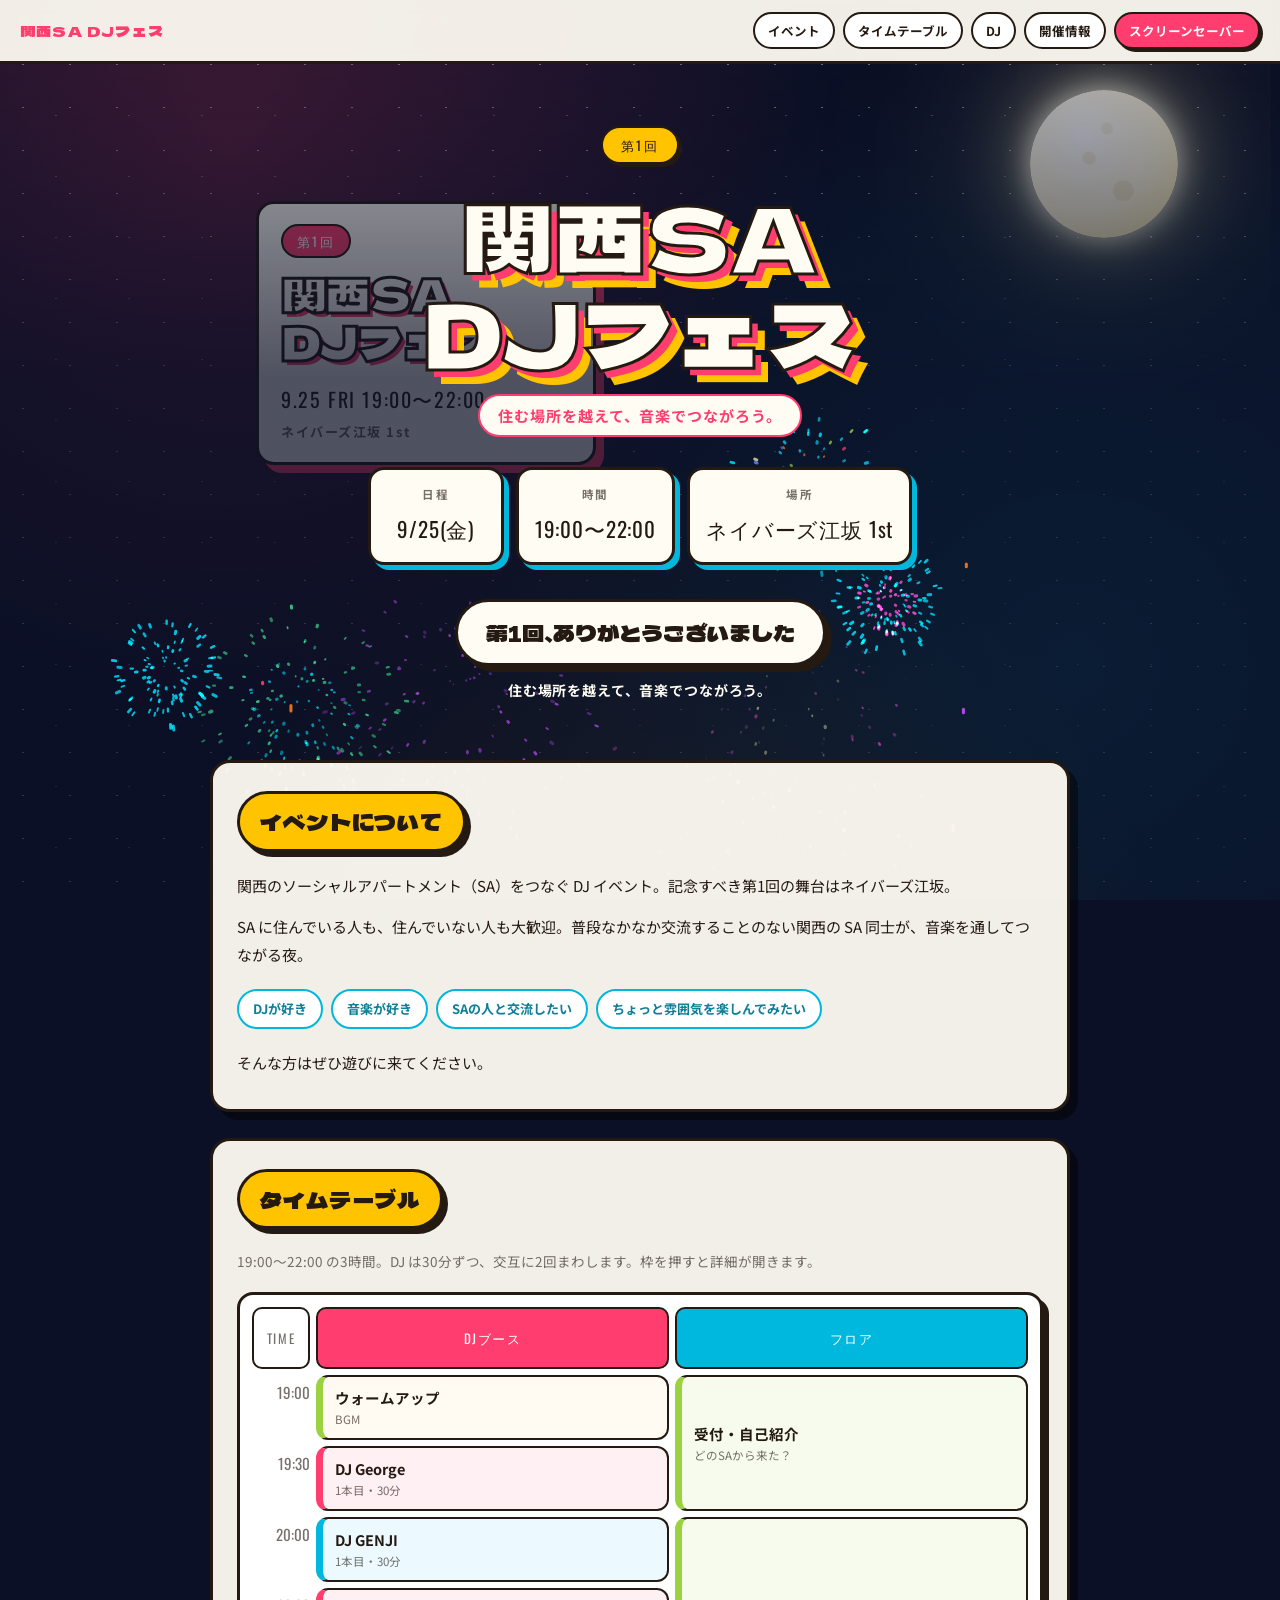
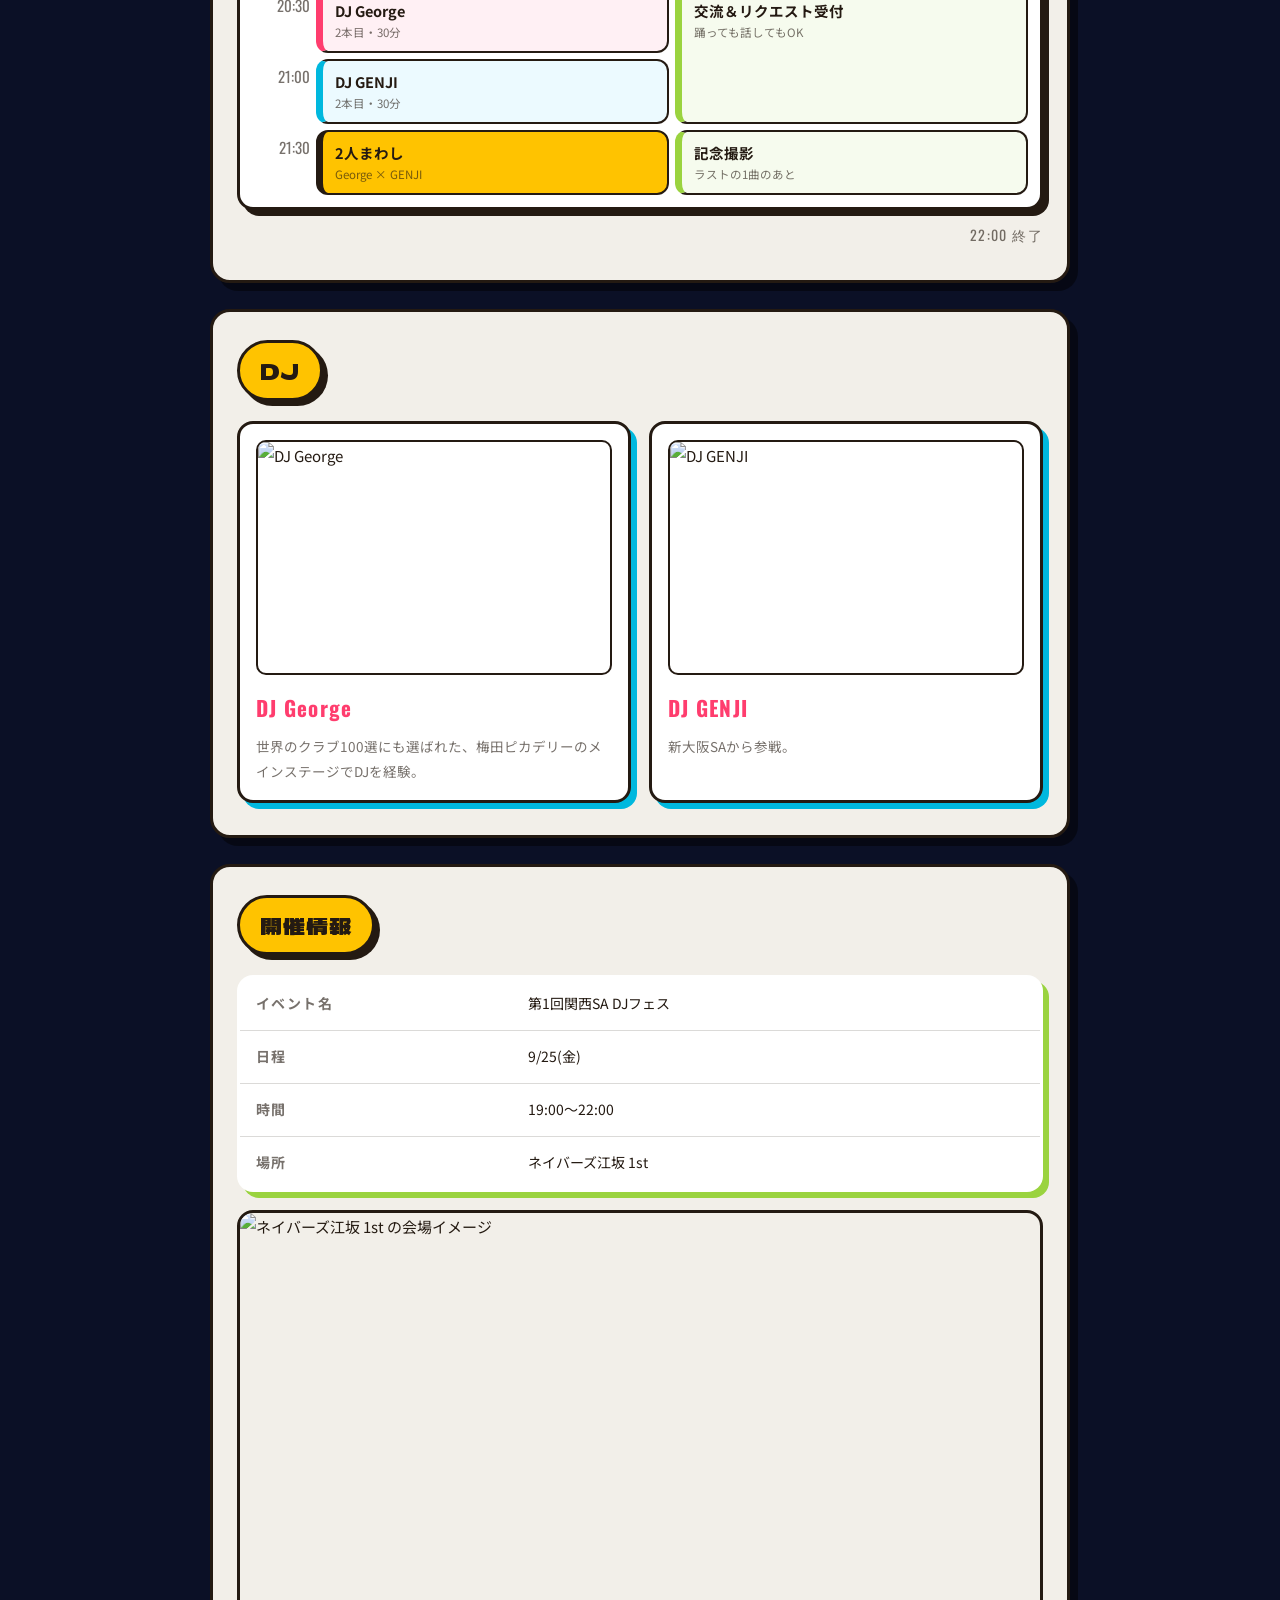
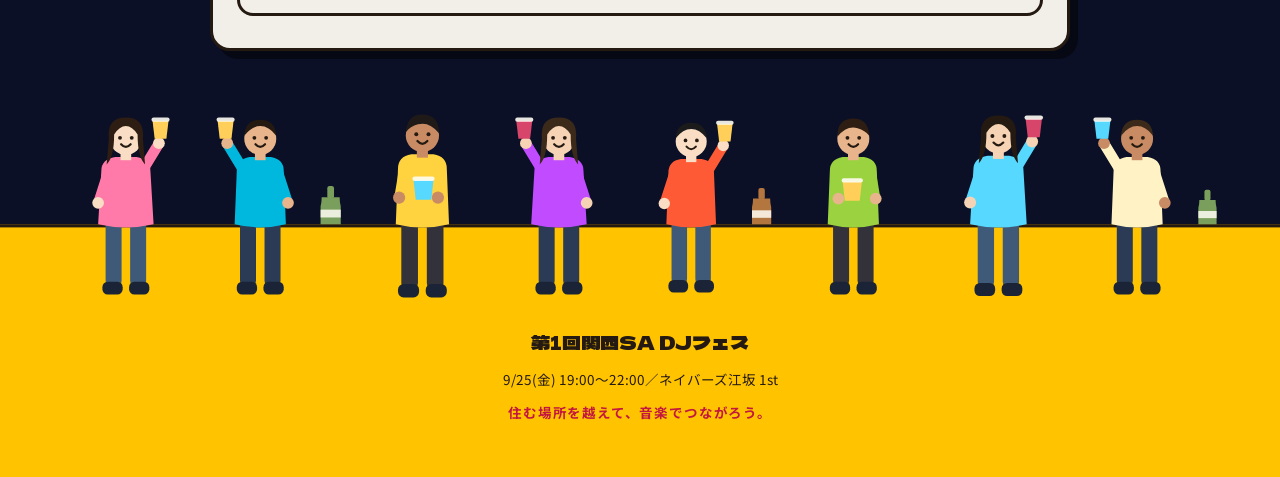
==== index.html @ 65b78304 "関西SA DJフェス - メインページ" ====
<!DOCTYPE html>
<html lang="ja">
<head>
  <meta charset="UTF-8">
  <meta name="viewport" content="width=device-width, initial-scale=1.0">
  <title>第1回関西SA DJフェス｜9/25(金) ネイバーズ江坂 1st</title>
  <meta name="description" content="第1回関西SA DJフェス。9/25(金) 19:00〜22:00、ネイバーズ江坂 1st。住む場所を越えて、音楽でつながろう。">
  <meta property="og:title" content="第1回関西SA DJフェス">
  <meta property="og:description" content="9/25(金) 19:00〜22:00 ネイバーズ江坂 1st／住む場所を越えて、音楽でつながろう。">
  <meta property="og:type" content="website">
  <link rel="preconnect" href="https://fonts.googleapis.com">
  <link rel="preconnect" href="https://fonts.gstatic.com" crossorigin>
  <link href="https://fonts.googleapis.com/css2?family=Dela+Gothic+One&family=Noto+Sans+JP:wght@400;500;700&family=Oswald:wght@400;600&display=swap" rel="stylesheet">
  <link rel="stylesheet" href="css/screensaver.css">
  <link rel="stylesheet" href="css/style.css">
</head>
<body>
  <div class="saver saver--bg" data-saver data-saver-marquee="off" aria-hidden="true"></div>
  <div class="veil" aria-hidden="true"></div>
  <canvas class="fireworks" data-fireworks aria-hidden="true"></canvas>

  <header class="bar">
    <span class="bar__name">関西SA DJフェス</span>
    <nav class="bar__nav">
      <a href="#about">イベント</a>
      <a href="#timetable">タイムテーブル</a>
      <a href="#dj">DJ</a>
      <a href="#info">開催情報</a>
      <a class="bar__nav-saver" href="screensaver.html">スクリーンセーバー</a>
    </nav>
  </header>

  <main>
    <section class="hero">
      <p class="hero__label">第1回</p>
      <h1 class="hero__title">関西SA<br>DJフェス</h1>
      <p class="hero__lead">住む場所を越えて、音楽でつながろう。</p>

      <dl class="hero__facts">
        <div>
          <dt>日程</dt>
          <dd>9/25(金)</dd>
        </div>
        <div>
          <dt>時間</dt>
          <dd>19:00〜22:00</dd>
        </div>
        <div>
          <dt>場所</dt>
          <dd>ネイバーズ江坂 1st</dd>
        </div>
      </dl>

      <div class="countdown" data-countdown
        data-countdown-start="2026-09-25T19:00:00+09:00"
        data-countdown-end="2026-09-25T22:00:00+09:00">
        <div class="countdown__timer" data-countdown-timer>
          <div class="countdown__slot"><strong data-countdown-days>-</strong><span>日</span></div>
          <div class="countdown__slot"><strong data-countdown-hours>--</strong><span>時間</span></div>
          <div class="countdown__slot"><strong data-countdown-minutes>--</strong><span>分</span></div>
          <div class="countdown__slot"><strong data-countdown-seconds>--</strong><span>秒</span></div>
          <p class="countdown__note">開演まで</p>
        </div>

        <div class="countdown__panel" data-countdown-live hidden>
          <p class="countdown__badge">開催中</p>
          <p class="countdown__now" data-countdown-current>ネイバーズ江坂 1st でお待ちしています</p>
        </div>

        <div class="countdown__panel" data-countdown-done hidden>
          <p class="countdown__badge countdown__badge--done">第1回、ありがとうございました</p>
          <p class="countdown__now">住む場所を越えて、音楽でつながろう。</p>
        </div>
      </div>
    </section>

    <section class="block" id="about" data-reveal>
      <h2 class="block__head">イベントについて</h2>
      <p>関西のソーシャルアパートメント（SA）をつなぐ DJ イベント。記念すべき第1回の舞台はネイバーズ江坂。</p>
      <p>SA に住んでいる人も、住んでいない人も大歓迎。普段なかなか交流することのない関西の SA 同士が、音楽を通してつながる夜。</p>
      <ul class="tags">
        <li>DJが好き</li>
        <li>音楽が好き</li>
        <li>SAの人と交流したい</li>
        <li>ちょっと雰囲気を楽しんでみたい</li>
      </ul>
      <p>そんな方はぜひ遊びに来てください。</p>
    </section>

    <section class="block" id="timetable" data-reveal>
      <h2 class="block__head">タイムテーブル</h2>
      <p class="block__note">19:00〜22:00 の3時間。DJ は30分ずつ、交互に2回まわします。枠を押すと詳細が開きます。</p>

      <div class="tt">
        <div class="tt__head tt__head--time">TIME</div>
        <div class="tt__head tt__head--dj">DJブース</div>
        <div class="tt__head tt__head--floor">フロア</div>

        <span class="tt__time" style="--row: 2">19:00</span>
        <span class="tt__time" style="--row: 3">19:30</span>
        <span class="tt__time" style="--row: 4">20:00</span>
        <span class="tt__time" style="--row: 5">20:30</span>
        <span class="tt__time" style="--row: 6">21:00</span>
        <span class="tt__time" style="--row: 7">21:30</span>

        <button class="tt__cell tt__cell--warm" type="button" data-slot-stage="dj" style="--col: 2; --row: 2; --span: 1" data-slot
          data-slot-time="19:00〜19:30"
          data-slot-title="ウォームアップ"
          data-slot-by="BGM／30分"
          data-slot-desc="入場開始。音は軽めにかけています。ドリンクを持って、まずはフロアで顔合わせ。">
          <span class="tt__title">ウォームアップ</span>
          <span class="tt__by">BGM</span>
        </button>

        <button class="tt__cell tt__cell--george" type="button" data-slot-stage="dj" style="--col: 2; --row: 3; --span: 1" data-slot
          data-slot-time="19:30〜20:00"
          data-slot-title="DJ George"
          data-slot-by="1本目／30分"
          data-slot-img="https://placehold.jp/24/ff3d6e/ffffff/640x360.png?text=DJ%20George"
          data-slot-desc="世界のクラブ100選にも選ばれた、梅田ピカデリーのメインステージでDJを経験。1本目からフロアを開けていきます。">
          <span class="tt__title">DJ George</span>
          <span class="tt__by">1本目・30分</span>
        </button>

        <button class="tt__cell tt__cell--genji" type="button" data-slot-stage="dj" style="--col: 2; --row: 4; --span: 1" data-slot
          data-slot-time="20:00〜20:30"
          data-slot-title="DJ GENJI"
          data-slot-by="1本目／30分"
          data-slot-img="https://placehold.jp/24/00a5c8/ffffff/640x360.png?text=DJ%20GENJI"
          data-slot-desc="新大阪SAから参戦。関西のSAをつなぐ1本目。フロアの温度をそのまま上げていきます。">
          <span class="tt__title">DJ GENJI</span>
          <span class="tt__by">1本目・30分</span>
        </button>

        <button class="tt__cell tt__cell--george" type="button" data-slot-stage="dj" style="--col: 2; --row: 5; --span: 1" data-slot
          data-slot-time="20:30〜21:00"
          data-slot-title="DJ George"
          data-slot-by="2本目／30分"
          data-slot-img="https://placehold.jp/24/ff3d6e/ffffff/640x360.png?text=DJ%20George"
          data-slot-desc="2本目。フロアが温まったところで、もう一段上げていきます。">
          <span class="tt__title">DJ George</span>
          <span class="tt__by">2本目・30分</span>
        </button>

        <button class="tt__cell tt__cell--genji" type="button" data-slot-stage="dj" style="--col: 2; --row: 6; --span: 1" data-slot
          data-slot-time="21:00〜21:30"
          data-slot-title="DJ GENJI"
          data-slot-by="2本目／30分"
          data-slot-img="https://placehold.jp/24/00a5c8/ffffff/640x360.png?text=DJ%20GENJI"
          data-slot-desc="2本目。ラスト前のピークをつくる30分。">
          <span class="tt__title">DJ GENJI</span>
          <span class="tt__by">2本目・30分</span>
        </button>

        <button class="tt__cell tt__cell--b2b" type="button" data-slot-stage="dj" style="--col: 2; --row: 7; --span: 1" data-slot
          data-slot-time="21:30〜22:00"
          data-slot-title="2人まわし"
          data-slot-by="DJ George × DJ GENJI／30分"
          data-slot-desc="最後は2人で交互にプレイ。かけてほしい曲があれば、この時間にブースで声をかけてください。">
          <span class="tt__title">2人まわし</span>
          <span class="tt__by">George × GENJI</span>
        </button>

        <button class="tt__cell tt__cell--floor" type="button" style="--col: 3; --row: 2; --span: 2" data-slot
          data-slot-time="19:00〜20:00"
          data-slot-title="受付・自己紹介"
          data-slot-by="フロア／60分"
          data-slot-desc="入口で受付。名前と住んでいるSAを書いて、近くの人から話してみてください。">
          <span class="tt__title">受付・自己紹介</span>
          <span class="tt__by">どのSAから来た？</span>
        </button>

        <button class="tt__cell tt__cell--floor" type="button" style="--col: 3; --row: 4; --span: 3" data-slot
          data-slot-time="20:00〜21:30"
          data-slot-title="交流＆リクエスト受付"
          data-slot-by="フロア／90分"
          data-slot-desc="踊っても、話していてもOK。ラストの2人まわしでかけてほしい曲は、この時間に受け付けます。">
          <span class="tt__title">交流＆リクエスト受付</span>
          <span class="tt__by">踊っても話してもOK</span>
        </button>

        <button class="tt__cell tt__cell--photo" type="button" style="--col: 3; --row: 7; --span: 1" data-slot
          data-slot-time="21:30〜22:00"
          data-slot-title="記念撮影"
          data-slot-by="フロア／ラスト"
          data-slot-desc="最後の1曲のあと、集まって記念撮影。第1回の記録として残します。">
          <span class="tt__title">記念撮影</span>
          <span class="tt__by">ラストの1曲のあと</span>
        </button>
      </div>
      <p class="tt__foot">22:00 終了</p>
    </section>

    <section class="block" id="dj" data-reveal>
      <h2 class="block__head">DJ</h2>
      <div class="djs">
        <article class="dj">
          <img src="https://placehold.jp/24/ff3d6e/ffffff/640x420.png?text=DJ%20George" alt="DJ George" width="640" height="420" loading="lazy">
          <h3>DJ George</h3>
          <p>世界のクラブ100選にも選ばれた、梅田ピカデリーのメインステージでDJを経験。</p>
        </article>
        <article class="dj">
          <img src="https://placehold.jp/24/00a5c8/ffffff/640x420.png?text=DJ%20GENJI" alt="DJ GENJI" width="640" height="420" loading="lazy">
          <h3>DJ GENJI</h3>
          <p>新大阪SAから参戦。</p>
        </article>
      </div>
    </section>

    <section class="block" id="info" data-reveal>
      <h2 class="block__head">開催情報</h2>
      <table class="info">
        <tbody>
          <tr>
            <th scope="row">イベント名</th>
            <td>第1回関西SA DJフェス</td>
          </tr>
          <tr>
            <th scope="row">日程</th>
            <td>9/25(金)</td>
          </tr>
          <tr>
            <th scope="row">時間</th>
            <td>19:00〜22:00</td>
          </tr>
          <tr>
            <th scope="row">場所</th>
            <td>ネイバーズ江坂 1st</td>
          </tr>
        </tbody>
      </table>
      <img class="info__image" src="https://placehold.jp/20/ffc300/241a12/960x480.png?text=%E3%83%8D%E3%82%A4%E3%83%90%E3%83%BC%E3%82%BA%E6%B1%9F%E5%9D%82%201st" alt="ネイバーズ江坂 1st の会場イメージ" width="960" height="480" loading="lazy">
    </section>
  </main>

  <div class="crowd" aria-hidden="true">
    <svg viewBox="0 0 1200 212" preserveAspectRatio="xMidYMax slice">
      <defs>
        <!-- 乾杯（コップを上げる） -->
        <g id="sit-cheer-short">
          <rect x="-19" y="-6" width="15" height="66" rx="7" fill="var(--pants, #2b3a55)"></rect>
          <rect x="4" y="-6" width="15" height="66" rx="7" fill="var(--pants, #2b3a55)"></rect>
          <rect x="-22" y="54" width="19" height="12" rx="5" fill="var(--shoe, #1b2436)"></rect>
          <rect x="3" y="54" width="19" height="12" rx="5" fill="var(--shoe, #1b2436)"></rect>
          <path d="M-22 -50 Q-22 -61 -10 -63 L10 -63 Q22 -61 22 -50 L24 0 Q0 6 -24 0 Z" fill="var(--shirt, #ff3d6e)"></path>
          <path d="M-16 -50 L-25 -22" stroke="var(--shirt, #ff3d6e)" stroke-width="10" stroke-linecap="round" fill="none"></path>
          <path d="M16 -51 L30 -74" stroke="var(--shirt, #ff3d6e)" stroke-width="10" stroke-linecap="round" fill="none"></path>
          <circle cx="-26" cy="-20" r="5.5" fill="var(--skin, #f6d3b4)"></circle>
          <circle cx="31" cy="-76" r="5.5" fill="var(--skin, #f6d3b4)"></circle>
          <path d="M25 -97 L40 -97 L38 -80 L27 -80 Z" fill="var(--cup, #ffcf5a)"></path>
          <rect x="24" y="-100" width="17" height="4" rx="2" fill="#fffdf4" opacity="0.9"></rect>
          <rect x="-5" y="-69" width="10" height="9" fill="var(--skin, #f6d3b4)"></rect>
          <circle cx="0" cy="-80" r="15" fill="var(--skin, #f6d3b4)"></circle>
          <path d="M-15 -83 Q-14 -98 0 -98 Q14 -98 15 -83 Q8 -92 0 -92 Q-8 -92 -15 -83 Z" fill="var(--hair, #241a12)"></path>
          <circle cx="-5.5" cy="-81" r="1.8" fill="#241a12"></circle>
          <circle cx="5.5" cy="-81" r="1.8" fill="#241a12"></circle>
          <path d="M-4.5 -75 Q0 -70 4.5 -75" stroke="#241a12" stroke-width="2" stroke-linecap="round" fill="none"></path>
        </g>

        <!-- 乾杯（ロングヘア） -->
        <g id="sit-cheer-long">
          <rect x="-19" y="-6" width="15" height="66" rx="7" fill="var(--pants, #3f5a78)"></rect>
          <rect x="4" y="-6" width="15" height="66" rx="7" fill="var(--pants, #3f5a78)"></rect>
          <rect x="-22" y="54" width="19" height="12" rx="5" fill="var(--shoe, #1b2436)"></rect>
          <rect x="3" y="54" width="19" height="12" rx="5" fill="var(--shoe, #1b2436)"></rect>
          <path d="M-23 -50 Q-23 -61 -10 -63 L10 -63 Q23 -61 23 -50 L26 0 Q0 6 -26 0 Z" fill="var(--shirt, #ffb3c7)"></path>
          <path d="M-16 -50 L-25 -22" stroke="var(--shirt, #ffb3c7)" stroke-width="10" stroke-linecap="round" fill="none"></path>
          <path d="M16 -51 L30 -74" stroke="var(--shirt, #ffb3c7)" stroke-width="10" stroke-linecap="round" fill="none"></path>
          <circle cx="-26" cy="-20" r="5.5" fill="var(--skin, #f9ddc4)"></circle>
          <circle cx="31" cy="-76" r="5.5" fill="var(--skin, #f9ddc4)"></circle>
          <path d="M25 -97 L40 -97 L38 -80 L27 -80 Z" fill="var(--cup, #d8456b)"></path>
          <rect x="24" y="-100" width="17" height="4" rx="2" fill="#fffdf4" opacity="0.9"></rect>
          <rect x="-5" y="-69" width="10" height="9" fill="var(--skin, #f9ddc4)"></rect>
          <circle cx="0" cy="-80" r="15" fill="var(--skin, #f9ddc4)"></circle>
          <path d="M-16 -80 Q-18 -100 0 -100 Q18 -100 16 -80 L18 -56 Q11 -63 11 -84 Q6 -92 0 -92 Q-6 -92 -11 -84 Q-11 -63 -18 -56 Z" fill="var(--hair, #2e1d12)"></path>
          <circle cx="-5.5" cy="-81" r="1.8" fill="#241a12"></circle>
          <circle cx="5.5" cy="-81" r="1.8" fill="#241a12"></circle>
          <path d="M-4.5 -75 Q0 -70 4.5 -75" stroke="#241a12" stroke-width="2" stroke-linecap="round" fill="none"></path>
        </g>

        <!-- 手元で飲む・話す -->
        <g id="sit-talk">
          <rect x="-19" y="-6" width="15" height="66" rx="7" fill="var(--pants, #33313a)"></rect>
          <rect x="4" y="-6" width="15" height="66" rx="7" fill="var(--pants, #33313a)"></rect>
          <rect x="-22" y="54" width="19" height="12" rx="5" fill="var(--shoe, #1b2436)"></rect>
          <rect x="3" y="54" width="19" height="12" rx="5" fill="var(--shoe, #1b2436)"></rect>
          <path d="M-22 -50 Q-22 -61 -10 -63 L10 -63 Q22 -61 22 -50 L24 0 Q0 6 -24 0 Z" fill="var(--shirt, #9ad33f)"></path>
          <path d="M-16 -50 L-20 -26" stroke="var(--shirt, #9ad33f)" stroke-width="10" stroke-linecap="round" fill="none"></path>
          <path d="M16 -50 L13 -26" stroke="var(--shirt, #9ad33f)" stroke-width="10" stroke-linecap="round" fill="none"></path>
          <path d="M-8 -40 L10 -40 L8 -22 L-6 -22 Z" fill="var(--cup, #56d8ff)"></path>
          <rect x="-9" y="-43" width="20" height="4" rx="2" fill="#fffdf4" opacity="0.9"></rect>
          <circle cx="-21" cy="-24" r="5.5" fill="var(--skin, #e8b48c)"></circle>
          <circle cx="14" cy="-24" r="5.5" fill="var(--skin, #e8b48c)"></circle>
          <rect x="-5" y="-69" width="10" height="9" fill="var(--skin, #e8b48c)"></rect>
          <circle cx="0" cy="-80" r="15" fill="var(--skin, #e8b48c)"></circle>
          <path d="M-15 -83 Q-14 -99 0 -99 Q15 -99 15 -82 Q6 -93 -4 -90 Q-11 -88 -15 -83 Z" fill="var(--hair, #1f1a17)"></path>
          <circle cx="-5.5" cy="-81" r="1.8" fill="#241a12"></circle>
          <circle cx="5.5" cy="-81" r="1.8" fill="#241a12"></circle>
          <path d="M-4.5 -75 Q0 -70 4.5 -75" stroke="#241a12" stroke-width="2" stroke-linecap="round" fill="none"></path>
        </g>

        <!-- 足元の瓶 -->
        <g id="bottle">
          <rect x="-3" y="-34" width="6" height="11" rx="2" fill="var(--glass, #7a9e5b)"></rect>
          <path d="M-8 -24 Q-8 -20 -9 -16 L-9 0 L9 0 L9 -16 Q8 -20 8 -24 Z" fill="var(--glass, #7a9e5b)"></path>
          <rect x="-9" y="-13" width="18" height="7" fill="#fffdf4" opacity="0.85"></rect>
        </g>
      </defs>

      <!-- 座っている縁（フッターと同じ色） -->
      <rect x="0" y="140" width="1200" height="72" fill="var(--yellow)"></rect>
      <rect x="0" y="140" width="1200" height="3" fill="var(--ink)"></rect>

      <use href="#sit-cheer-long" transform="translate(118 140)"
        style="--shirt: #ff7aa8; --hair: #2e1d12; --skin: #f9ddc4; --pants: #3f5a78; --cup: #ffcf5a"></use>
      <use href="#sit-cheer-short" transform="translate(244 140) scale(-1, 1)"
        style="--shirt: #00b8de; --hair: #241a12; --skin: #e8b48c; --pants: #2b3a55; --cup: #ffcf5a"></use>
      <use href="#bottle" transform="translate(310 140) scale(1.05)" style="--glass: #7a9e5b"></use>
      <use href="#sit-talk" transform="translate(396 140) scale(1.04)"
        style="--shirt: #ffd23f; --hair: #1f1a17; --skin: #c98b63; --pants: #33313a; --cup: #56d8ff"></use>
      <use href="#sit-cheer-long" transform="translate(524 140) scale(-1, 1)"
        style="--shirt: #c14bff; --hair: #3b2a1a; --skin: #f6d3b4; --pants: #2b3a55; --cup: #d8456b"></use>
      <use href="#sit-cheer-short" transform="translate(648 140) scale(0.97)"
        style="--shirt: #ff5a36; --hair: #1b1b1b; --skin: #f9ddc4; --pants: #3f5a78; --cup: #ffcf5a"></use>
      <use href="#bottle" transform="translate(714 140)" style="--glass: #b4763f"></use>
      <use href="#sit-talk" transform="translate(800 140) scale(-1, 1)"
        style="--shirt: #9ad33f; --hair: #2e1d12; --skin: #e8b48c; --pants: #33313a; --cup: #ffcf5a"></use>
      <use href="#sit-cheer-long" transform="translate(936 140) scale(1.02)"
        style="--shirt: #56d8ff; --hair: #241a12; --skin: #f6d3b4; --pants: #3f5a78; --cup: #d8456b"></use>
      <use href="#sit-cheer-short" transform="translate(1066 140) scale(-1, 1)"
        style="--shirt: #fff2c4; --hair: #3b2a1a; --skin: #c98b63; --pants: #2b3a55; --cup: #56d8ff"></use>
      <use href="#bottle" transform="translate(1132 140) scale(0.95)" style="--glass: #7a9e5b"></use>
    </svg>
  </div>

  <footer class="foot">
    <p class="foot__title">第1回関西SA DJフェス</p>
    <p>9/25(金) 19:00〜22:00／ネイバーズ江坂 1st</p>
    <p class="foot__lead">住む場所を越えて、音楽でつながろう。</p>
  </footer>

  <div class="modal" data-modal hidden>
    <div class="modal__backdrop" data-modal-close></div>
    <div class="modal__sheet" role="dialog" aria-modal="true" aria-labelledby="modal-title">
      <button class="modal__close" type="button" data-modal-close aria-label="閉じる">×</button>
      <p class="modal__time" data-modal-time></p>
      <h3 class="modal__title" id="modal-title" data-modal-title></h3>
      <p class="modal__by" data-modal-by></p>
      <div class="modal__photo" data-modal-photo hidden>
        <img src="" alt="" data-modal-image>
      </div>
      <p class="modal__desc" data-modal-desc></p>
    </div>
  </div>

  <script src="js/screensaver.js"></script>
  <script src="js/fireworks.js"></script>
  <script src="js/main.js"></script>
</body>
</html>
---- css/screensaver.css ----
.saver {
  --saver-accent: #ff3d6e;
  position: fixed;
  inset: 0;
  overflow: hidden;
  background-color: #0b1026;
  background-image:
    radial-gradient(circle at 18% 16%, rgba(255, 61, 110, 0.3), transparent 46%),
    radial-gradient(circle at 84% 74%, rgba(0, 184, 222, 0.28), transparent 48%),
    radial-gradient(circle at 52% 108%, rgba(255, 195, 0, 0.22), transparent 42%),
    radial-gradient(rgba(255, 255, 255, 0.55) 1px, transparent 1px),
    radial-gradient(rgba(255, 255, 255, 0.3) 1px, transparent 1px);
  background-size: auto, auto, auto, 47px 43px, 73px 61px;
  background-position: 0 0, 0 0, 0 0, 0 0, 19px 24px;
}

/* 中秋の月 */
.saver::before {
  content: '';
  position: absolute;
  top: clamp(46px, 10vh, 96px);
  right: clamp(24px, 8vw, 116px);
  width: clamp(88px, 13vw, 148px);
  aspect-ratio: 1;
  border-radius: 50%;
  background:
    radial-gradient(circle at 63% 68%, rgba(226, 212, 168, 0.4) 0 7%, transparent 8%),
    radial-gradient(circle at 40% 46%, rgba(226, 212, 168, 0.34) 0 5%, transparent 6%),
    radial-gradient(circle at 52% 26%, rgba(226, 212, 168, 0.28) 0 4%, transparent 5%),
    radial-gradient(circle at 36% 30%, #ffffff, #fff8dc 54%, #ffe9a0);
  box-shadow:
    0 0 28px rgba(255, 252, 235, 0.95),
    0 0 80px rgba(255, 240, 180, 0.7),
    0 0 180px rgba(255, 228, 140, 0.45),
    0 0 320px rgba(255, 220, 120, 0.22);
}

.saver__card {
  position: absolute;
  top: 0;
  left: 0;
  z-index: 1;
  width: min(340px, 78vw);
  padding: 20px 22px 18px;
  border: 3px solid #241a12;
  border-radius: 18px;
  background: #fffcf4;
  box-shadow: 8px 8px 0 var(--saver-accent);
  will-change: transform;
  transition: box-shadow 0.3s;
}

.saver__card--still {
  top: 50%;
  left: 50%;
  transform: translate(-50%, -50%);
}

.saver__label {
  display: inline-block;
  margin-bottom: 12px;
  padding: 3px 14px;
  border: 2px solid #241a12;
  border-radius: 999px;
  background: var(--saver-accent);
  color: #fff;
  font-family: 'Oswald', sans-serif;
  font-size: 13px;
  letter-spacing: 0.18em;
  transition: background 0.3s;
}

.saver__title {
  display: block;
  font-family: 'Dela Gothic One', sans-serif;
  font-size: clamp(30px, 7vw, 44px);
  line-height: 1.1;
  color: #fffcf4;
  -webkit-text-stroke: 3px #241a12;
  text-shadow: 4px 4px 0 var(--saver-accent);
  transition: text-shadow 0.3s;
}

.saver__date {
  display: block;
  margin-top: 14px;
  font-family: 'Oswald', sans-serif;
  font-size: 20px;
  letter-spacing: 0.08em;
  color: #241a12;
}

.saver__place {
  display: block;
  margin-top: 2px;
  font-size: 13px;
  font-weight: 700;
  letter-spacing: 0.12em;
  color: rgba(36, 26, 18, 0.66);
}

.saver__marquee {
  position: absolute;
  left: 0;
  width: 100%;
  padding: 9px 0;
  overflow: hidden;
  white-space: nowrap;
  background: #ffc300;
  z-index: 2;
}

.saver__marquee--top {
  top: 0;
  border-bottom: 3px solid #241a12;
}

.saver__marquee--bottom {
  bottom: 0;
  border-top: 3px solid #241a12;
  background: #ff3d6e;
}

.saver__marquee-inner {
  display: inline-block;
  font-family: 'Oswald', sans-serif;
  font-size: 16px;
  letter-spacing: 0.06em;
  color: #241a12;
}

.saver__marquee--bottom .saver__marquee-inner {
  color: #fff;
}

.saver__marquee--top .saver__marquee-inner {
  animation: saver-scroll-left 46s linear infinite;
}

.saver__marquee--bottom .saver__marquee-inner {
  animation: saver-scroll-right 46s linear infinite;
}

.saver__marquee-text.is-outline {
  color: transparent;
  -webkit-text-stroke: 1px currentColor;
}

.saver__marquee--top .saver__marquee-text.is-outline {
  -webkit-text-stroke-color: #241a12;
}

.saver__marquee--bottom .saver__marquee-text.is-outline {
  -webkit-text-stroke-color: #fff;
}

@keyframes saver-scroll-left {
  from { transform: translateX(0); }
  to { transform: translateX(-50%); }
}

@keyframes saver-scroll-right {
  from { transform: translateX(-50%); }
  to { transform: translateX(0); }
}

@media (prefers-reduced-motion: reduce) {
  .saver__marquee-inner {
    animation: none;
  }
}
---- css/style.css ----
:root {
  --night: #0b1026;
  --paper: #fffcf4;
  --ink: #241a12;
  --muted: rgba(36, 26, 18, 0.62);
  --pink: #ff3d6e;
  --yellow: #ffc300;
  --cyan: #00b8de;
  --lime: #9ad33f;
  --line: rgba(36, 26, 18, 0.16);
  --radius: 16px;
}

*,
*::before,
*::after {
  box-sizing: border-box;
  margin: 0;
  padding: 0;
}

html {
  scroll-behavior: smooth;
}

body {
  min-height: 100vh;
  font-family: 'Noto Sans JP', sans-serif;
  font-size: 15px;
  line-height: 1.85;
  color: var(--ink);
  background: var(--night);
}

.saver--bg {
  z-index: 0;
}

.veil {
  position: fixed;
  inset: 0;
  z-index: 1;
  pointer-events: none;
  background: linear-gradient(180deg, rgba(11, 16, 38, 0.24), rgba(11, 16, 38, 0.72) 42%);
}

.fireworks {
  position: fixed;
  inset: 0;
  z-index: 1;
  width: 100%;
  height: 100%;
  pointer-events: none;
}

.bar,
main,
.foot {
  position: relative;
  z-index: 2;
}

/* ---- header ---- */
.bar {
  position: sticky;
  top: 0;
  z-index: 3;
  display: flex;
  flex-wrap: wrap;
  gap: 10px 18px;
  align-items: center;
  justify-content: space-between;
  padding: 12px 20px;
  border-bottom: 3px solid var(--ink);
  background: rgba(255, 252, 244, 0.94);
  backdrop-filter: blur(6px);
}

.bar__name {
  font-family: 'Dela Gothic One', sans-serif;
  font-size: 15px;
  letter-spacing: 0.08em;
  color: var(--pink);
}

.bar__nav {
  display: flex;
  flex-wrap: wrap;
  gap: 8px;
}

.bar__nav a {
  padding: 5px 13px;
  border: 2px solid var(--ink);
  border-radius: 999px;
  background: #fff;
  font-size: 12.5px;
  font-weight: 700;
  text-decoration: none;
  color: var(--ink);
  transition: background 0.2s, transform 0.15s;
}

.bar__nav a:hover {
  background: var(--yellow);
}

.bar__nav a:active {
  transform: translateY(2px);
}

.bar__nav-saver {
  background: var(--pink) !important;
  color: #fff !important;
  box-shadow: 3px 3px 0 var(--ink);
}

.bar__nav-saver:hover {
  background: var(--ink) !important;
}

/* ---- hero ---- */
.hero {
  max-width: 900px;
  margin: 0 auto;
  padding: 62px 22px 48px;
  text-align: center;
}

.hero__label {
  display: inline-block;
  padding: 5px 18px;
  border: 2px solid var(--ink);
  border-radius: 999px;
  background: var(--yellow);
  font-family: 'Oswald', sans-serif;
  font-size: 13px;
  letter-spacing: 0.2em;
  box-shadow: 3px 3px 0 var(--ink);
}

.hero__title {
  margin: 22px 0 16px;
  font-family: 'Dela Gothic One', sans-serif;
  font-weight: 400;
  font-size: clamp(42px, 12vw, 92px);
  line-height: 1.04;
  color: var(--paper);
  -webkit-text-stroke: 3px var(--ink);
  text-shadow: 7px 7px 0 var(--pink), 14px 14px 0 var(--yellow);
}

.hero__lead {
  display: inline-block;
  padding: 6px 18px;
  border: 2px solid var(--pink);
  border-radius: 999px;
  background: var(--paper);
  font-size: 15px;
  font-weight: 700;
  letter-spacing: 0.06em;
  color: var(--pink);
}

.hero__facts {
  display: flex;
  flex-wrap: wrap;
  justify-content: center;
  gap: 12px;
  margin-top: 30px;
}

.hero__facts div {
  min-width: 136px;
  padding: 14px 16px;
  border: 3px solid var(--ink);
  border-radius: var(--radius);
  background: var(--paper);
  box-shadow: 5px 5px 0 var(--cyan);
}

.hero__facts dt {
  font-size: 11.5px;
  font-weight: 700;
  letter-spacing: 0.16em;
  color: var(--muted);
}

.hero__facts dd {
  margin-top: 4px;
  font-family: 'Oswald', sans-serif;
  font-size: 21px;
  letter-spacing: 0.04em;
}

/* ---- countdown ---- */
.countdown {
  margin: 34px 0 8px;
}

.countdown__timer {
  display: flex;
  flex-wrap: wrap;
  align-items: flex-end;
  justify-content: center;
  gap: 12px;
}

.countdown__timer[hidden],
.countdown__panel[hidden] {
  display: none;
}

.countdown__badge {
  display: inline-block;
  padding: 10px 28px;
  border: 3px solid var(--ink);
  border-radius: 999px;
  background: var(--pink);
  font-family: 'Dela Gothic One', sans-serif;
  font-size: clamp(20px, 5vw, 28px);
  color: var(--paper);
  box-shadow: 6px 6px 0 var(--ink);
  animation: countdown-pulse 1.8s ease-in-out infinite;
}

.countdown__badge--done {
  background: var(--paper);
  color: var(--ink);
  font-size: clamp(16px, 4vw, 22px);
  animation: none;
}

.countdown__now {
  margin-top: 12px;
  font-size: 14px;
  font-weight: 700;
  letter-spacing: 0.06em;
  color: var(--paper);
}

@keyframes countdown-pulse {
  0%, 100% { transform: scale(1); }
  50% { transform: scale(1.04); }
}

.test-clock {
  position: fixed;
  left: 14px;
  bottom: 14px;
  z-index: 20;
  padding: 6px 14px;
  border: 2px solid var(--ink);
  border-radius: 999px;
  background: var(--lime);
  font-size: 12px;
  font-weight: 700;
}

.countdown__slot {
  min-width: 70px;
  padding: 10px 6px;
  border: 3px solid var(--ink);
  border-radius: 12px;
  background: var(--pink);
  box-shadow: 4px 4px 0 var(--ink);
  color: #fff;
}

.countdown__slot strong {
  display: block;
  font-family: 'Oswald', sans-serif;
  font-size: 30px;
  font-weight: 600;
  line-height: 1.1;
}

.countdown__slot span {
  font-size: 11px;
  letter-spacing: 0.14em;
}

.countdown__note {
  width: 100%;
  font-size: 12px;
  font-weight: 700;
  letter-spacing: 0.14em;
  color: var(--paper);
}

/* ---- sections ---- */
.block {
  width: min(860px, calc(100% - 32px));
  margin: 0 auto 26px;
  padding: 28px 24px 32px;
  border: 3px solid var(--ink);
  border-radius: 20px;
  background: rgba(255, 252, 244, 0.95);
  box-shadow: 8px 8px 0 rgba(0, 0, 0, 0.45);
  opacity: 0;
  transform: translateY(18px);
  transition: opacity 0.6s ease, transform 0.6s ease;
}

.block.is-visible {
  opacity: 1;
  transform: none;
}

.block p + p {
  margin-top: 14px;
}

.block__head {
  display: inline-block;
  margin-bottom: 20px;
  padding: 7px 20px;
  border: 3px solid var(--ink);
  border-radius: 999px;
  background: var(--yellow);
  font-family: 'Dela Gothic One', sans-serif;
  font-weight: 400;
  font-size: 22px;
  letter-spacing: 0.04em;
  box-shadow: 5px 5px 0 var(--ink);
}

.block__note {
  margin-bottom: 18px;
  font-size: 13.5px;
  color: var(--muted);
}

.tags {
  display: flex;
  flex-wrap: wrap;
  gap: 8px;
  margin: 20px 0;
  list-style: none;
}

.tags li {
  padding: 6px 14px;
  border: 2px solid var(--cyan);
  border-radius: 999px;
  background: #fff;
  font-size: 13px;
  font-weight: 700;
  color: #0e7f97;
}

/* ---- timetable ---- */
.tt {
  display: grid;
  grid-template-columns: 58px 1fr 1fr;
  grid-auto-rows: minmax(62px, auto);
  gap: 6px;
  padding: 12px;
  border: 3px solid var(--ink);
  border-radius: var(--radius);
  background: #fff;
  box-shadow: 6px 6px 0 var(--ink);
}

.tt__head {
  display: flex;
  align-items: center;
  justify-content: center;
  min-height: 38px;
  border: 2px solid var(--ink);
  border-radius: 10px;
  font-family: 'Oswald', sans-serif;
  font-size: 13px;
  letter-spacing: 0.12em;
  background: var(--ink);
  color: #fff;
}

.tt__head--time {
  background: #fff;
  color: var(--muted);
}

.tt__head--dj {
  background: var(--pink);
}

.tt__head--floor {
  background: var(--cyan);
}

.tt__time {
  grid-column: 1;
  grid-row: var(--row);
  padding-top: 4px;
  font-family: 'Oswald', sans-serif;
  font-size: 15px;
  text-align: right;
  color: var(--muted);
}

.tt__cell {
  display: flex;
  flex-direction: column;
  justify-content: center;
  gap: 2px;
  grid-column: var(--col);
  grid-row: var(--row) / span var(--span);
  padding: 10px 12px;
  border: 2px solid var(--ink);
  border-left-width: 7px;
  border-radius: 12px;
  background: #fffaf2;
  font-family: inherit;
  text-align: left;
  color: var(--ink);
  cursor: pointer;
  transition: transform 0.12s, box-shadow 0.12s;
}

.tt__cell:hover {
  box-shadow: 4px 4px 0 var(--yellow);
}

.tt__cell:active {
  transform: translateY(2px);
  box-shadow: none;
}

.tt__cell--george {
  border-left-color: var(--pink);
  background: #fff0f4;
}

.tt__cell--genji {
  border-left-color: var(--cyan);
  background: #ecfaff;
}

.tt__cell--b2b {
  border-left-color: var(--ink);
  background: var(--yellow);
}

.tt__cell--warm {
  border-left-color: var(--lime);
}

.tt__cell--floor,
.tt__cell--photo {
  border-left-color: var(--lime);
  background: #f6fbee;
}

.tt__title {
  font-size: 14.5px;
  font-weight: 700;
  line-height: 1.5;
}

.tt__by {
  font-size: 11.5px;
  line-height: 1.5;
  color: var(--muted);
}

.tt__foot {
  margin-top: 12px;
  font-family: 'Oswald', sans-serif;
  font-size: 14px;
  letter-spacing: 0.1em;
  text-align: right;
  color: var(--muted);
}

/* ---- dj ---- */
.djs {
  display: grid;
  gap: 18px;
  grid-template-columns: repeat(auto-fit, minmax(240px, 1fr));
}

.dj {
  padding: 16px;
  border: 3px solid var(--ink);
  border-radius: var(--radius);
  background: #fff;
  box-shadow: 6px 6px 0 var(--cyan);
}

.dj img {
  display: block;
  width: 100%;
  height: auto;
  border: 2px solid var(--ink);
  border-radius: 10px;
}

.dj h3 {
  margin: 14px 0 6px;
  font-family: 'Oswald', sans-serif;
  font-size: 21px;
  letter-spacing: 0.06em;
  color: var(--pink);
}

.dj p {
  font-size: 13.5px;
  color: var(--muted);
}

/* ---- info ---- */
.info {
  width: 100%;
  border-collapse: collapse;
  border: 3px solid var(--ink);
  border-radius: var(--radius);
  background: #fff;
  overflow: hidden;
  box-shadow: 6px 6px 0 var(--lime);
}

.info th,
.info td {
  padding: 13px 16px;
  text-align: left;
  border-bottom: 1px solid var(--line);
  font-size: 14px;
}

.info tr:last-child th,
.info tr:last-child td {
  border-bottom: 0;
}

.info th {
  width: 34%;
  font-weight: 700;
  letter-spacing: 0.1em;
  color: var(--muted);
}

.info__image {
  display: block;
  width: 100%;
  height: auto;
  margin-top: 18px;
  border: 3px solid var(--ink);
  border-radius: var(--radius);
}

/* ---- popup ---- */
.modal {
  position: fixed;
  inset: 0;
  z-index: 10;
}

.modal[hidden] {
  display: none;
}

.modal__backdrop {
  position: absolute;
  inset: 0;
  background: rgba(7, 10, 26, 0.66);
}

.modal__sheet {
  position: absolute;
  left: 50%;
  top: 50%;
  transform: translate(-50%, -50%);
  width: calc(100% - 32px);
  max-width: 420px;
  max-height: 84vh;
  overflow-y: auto;
  padding: 24px 22px 26px;
  border: 3px solid var(--ink);
  border-top: 10px solid var(--pink);
  border-radius: 20px;
  background: var(--paper);
  box-shadow: 8px 8px 0 rgba(0, 0, 0, 0.5);
}

.modal__close {
  position: absolute;
  top: 14px;
  right: 14px;
  width: 34px;
  height: 34px;
  border: 2px solid var(--ink);
  border-radius: 50%;
  background: var(--yellow);
  font-size: 15px;
  cursor: pointer;
}

.modal__time {
  font-family: 'Oswald', sans-serif;
  font-size: 15px;
  letter-spacing: 0.06em;
  color: #0e7f97;
}

.modal__title {
  margin: 4px 0 6px;
  font-family: 'Dela Gothic One', sans-serif;
  font-weight: 400;
  font-size: 22px;
}

.modal__by {
  margin-bottom: 12px;
  font-size: 13px;
  font-weight: 700;
  color: var(--pink);
}

.modal__photo {
  margin-bottom: 14px;
}

.modal__photo[hidden] {
  display: none;
}

.modal__photo img {
  display: block;
  width: 100%;
  height: auto;
  border: 2px solid var(--ink);
  border-radius: 12px;
}

.modal__desc {
  font-size: 14px;
}

/* ---- footer ---- */
.crowd {
  position: relative;
  z-index: 2;
  margin: 18px 0 -3px;
  line-height: 0;
}

.crowd svg {
  display: block;
  width: 100%;
  height: clamp(168px, 19vw, 224px);
}

.foot {
  padding: 26px 22px 52px;
  text-align: center;
  background: var(--yellow);
}

.foot__title {
  font-family: 'Dela Gothic One', sans-serif;
  font-size: 19px;
}

.foot p + p {
  margin-top: 8px;
  font-size: 13.5px;
}

.foot__lead {
  font-weight: 700;
  letter-spacing: 0.06em;
  color: #c2183f;
}

@media (max-width: 480px) {
  .block {
    padding: 22px 16px 26px;
  }

  .tt {
    grid-template-columns: 44px 1fr 1fr;
    gap: 5px;
    padding: 9px;
  }

  .tt__time {
    font-size: 12.5px;
  }

  .tt__cell {
    padding: 8px 9px;
    border-left-width: 6px;
  }

  .tt__title {
    font-size: 13px;
  }

  .tt__by {
    font-size: 10.5px;
  }
}

@media (prefers-reduced-motion: reduce) {
  html {
    scroll-behavior: auto;
  }

  .countdown__badge {
    animation: none;
  }

  .block {
    opacity: 1;
    transform: none;
    transition: none;
  }
}
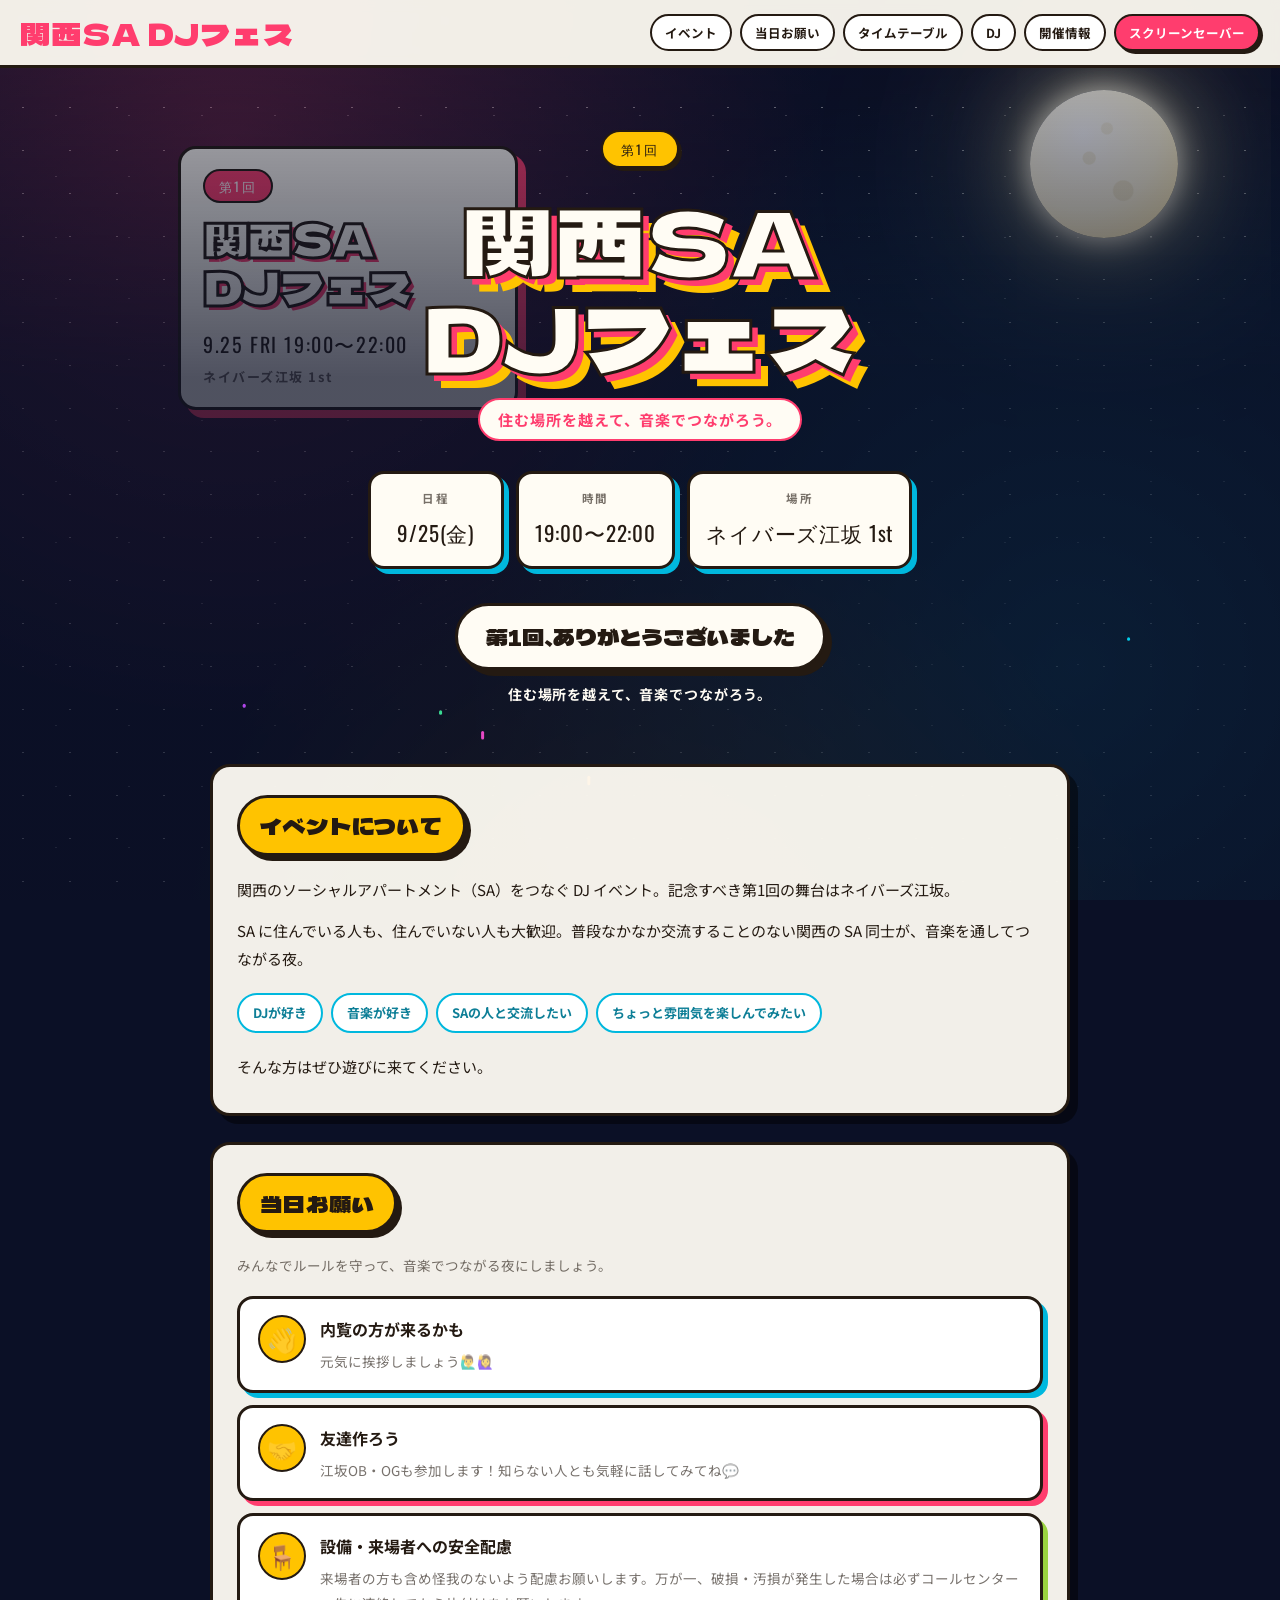
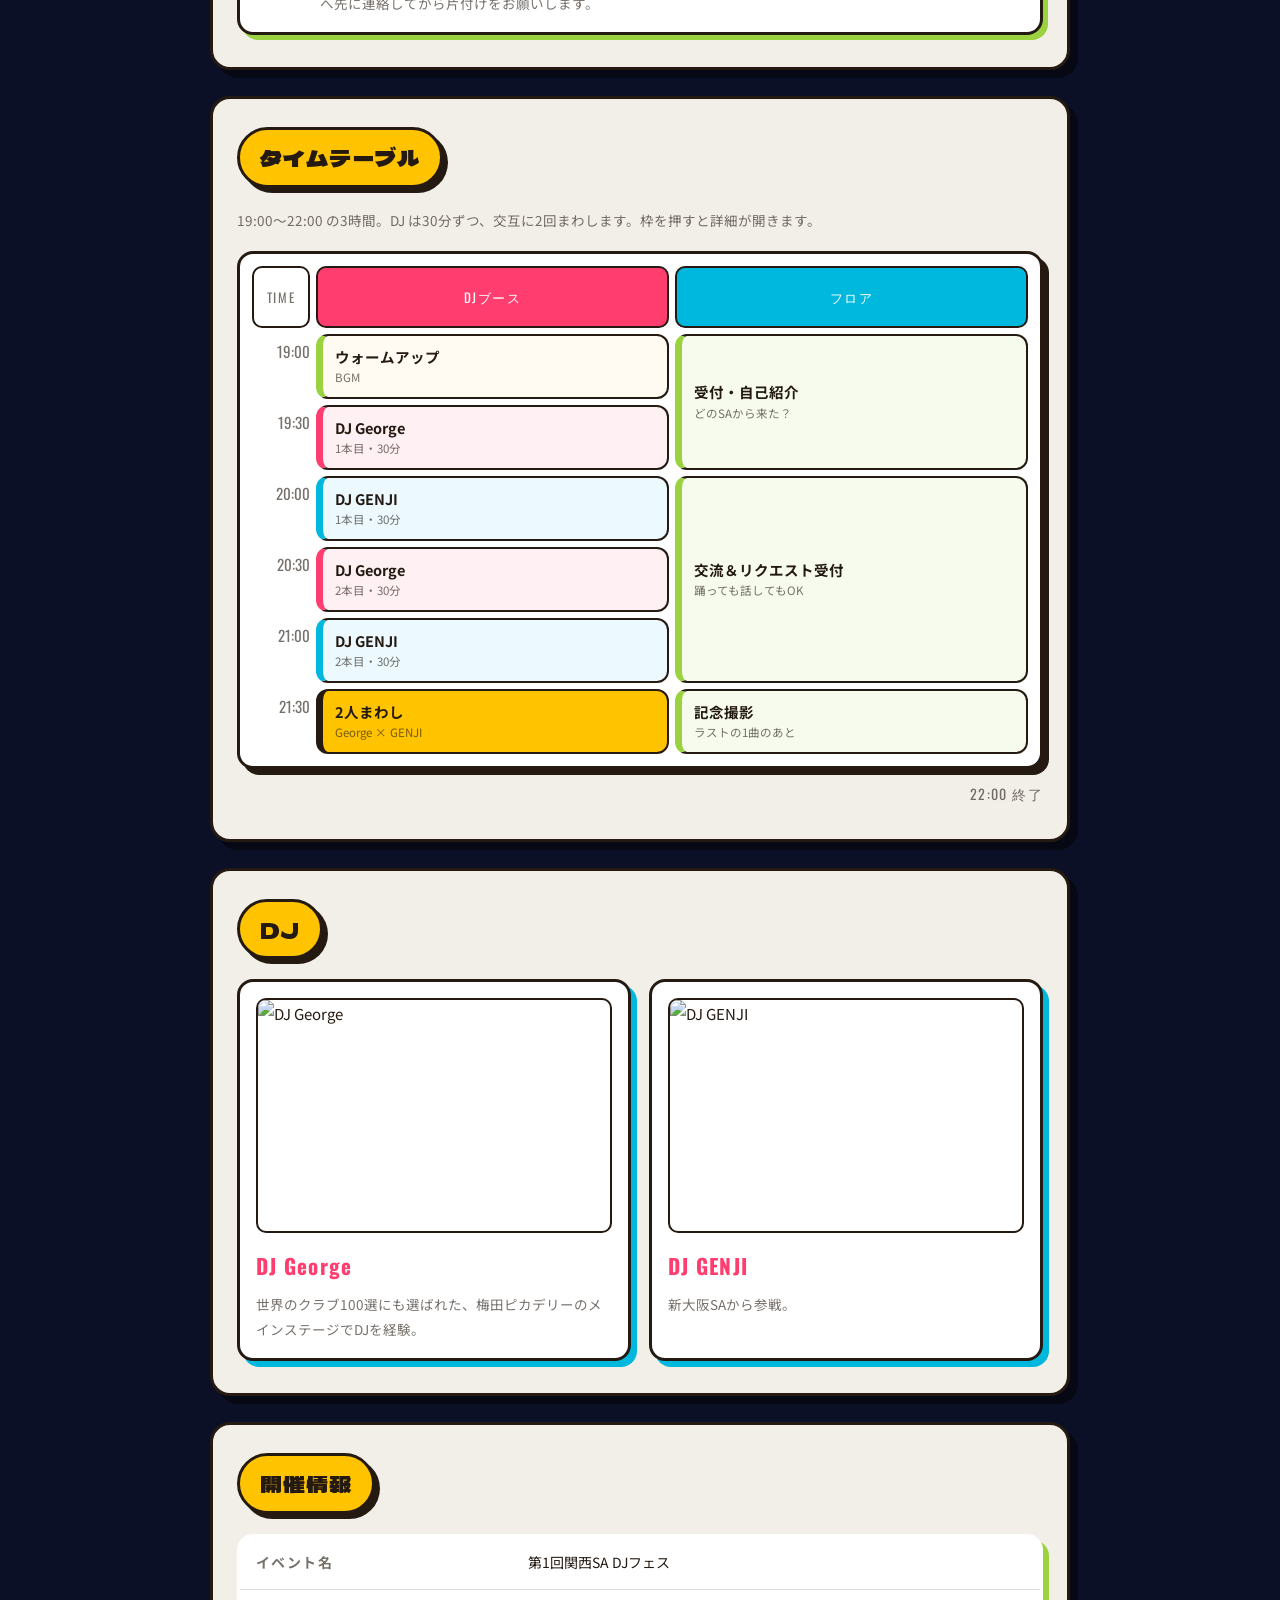
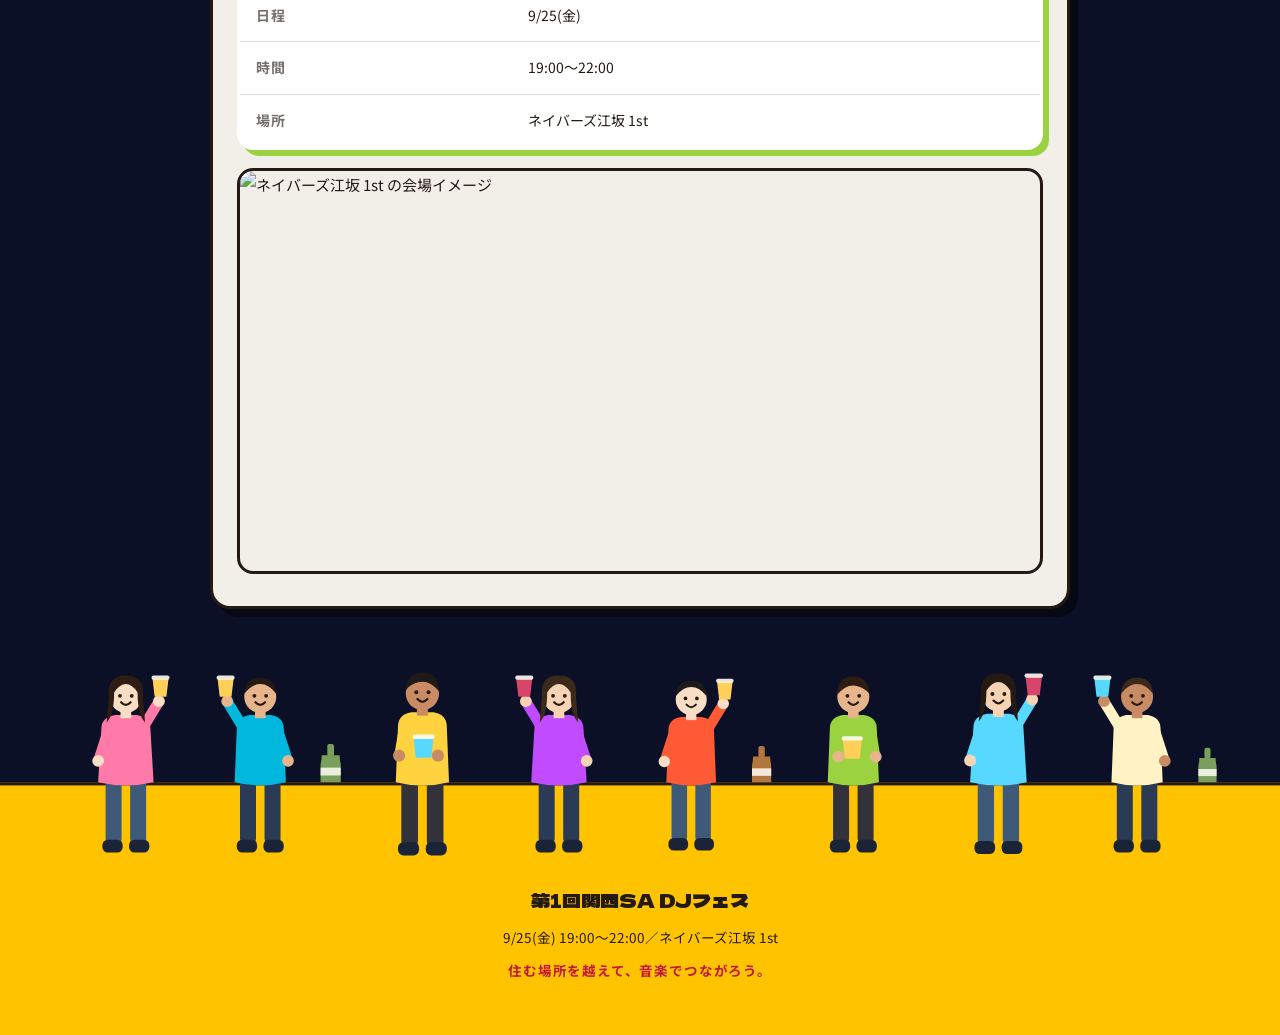
==== commit a9240209: "当日のお願い" ====
--- a/index.html
+++ b/index.html
@@ -23,6 +23,7 @@
     <span class="bar__name">関西SA DJフェス</span>
     <nav class="bar__nav">
       <a href="#about">イベント</a>
+      <a href="#please">当日お願い</a>
       <a href="#timetable">タイムテーブル</a>
       <a href="#dj">DJ</a>
       <a href="#info">開催情報</a>
@@ -85,6 +86,34 @@
         <li>ちょっと雰囲気を楽しんでみたい</li>
       </ul>
       <p>そんな方はぜひ遊びに来てください。</p>
+    </section>
+
+    <section class="block" id="please" data-reveal>
+      <h2 class="block__head">当日お願い</h2>
+      <p class="block__note">みんなでルールを守って、音楽でつながる夜にしましょう。</p>
+      <ul class="please">
+        <li class="please__item">
+          <span class="please__icon" aria-hidden="true">👋</span>
+          <div>
+            <h3>内覧の方が来るかも</h3>
+            <p>元気に挨拶しましょう🙋‍♂️🙋‍♀️</p>
+          </div>
+        </li>
+        <li class="please__item">
+          <span class="please__icon" aria-hidden="true">🤝</span>
+          <div>
+            <h3>友達作ろう</h3>
+            <p>江坂OB・OGも参加します！知らない人とも気軽に話してみてね💬</p>
+          </div>
+        </li>
+        <li class="please__item">
+          <span class="please__icon" aria-hidden="true">🪑</span>
+          <div>
+            <h3>設備・来場者への安全配慮</h3>
+            <p>来場者の方も含め怪我のないよう配慮お願いします。万が一、破損・汚損が発生した場合は必ずコールセンターへ先に連絡してから片付けをお願いします。</p>
+          </div>
+        </li>
+      </ul>
     </section>
 
     <section class="block" id="timetable" data-reveal>
--- a/css/style.css
+++ b/css/style.css
@@ -70,7 +70,7 @@
   gap: 10px 18px;
   align-items: center;
   justify-content: space-between;
-  padding: 12px 20px;
+  padding: 14px 20px;
   border-bottom: 3px solid var(--ink);
   background: rgba(255, 252, 244, 0.94);
   backdrop-filter: blur(6px);
@@ -78,8 +78,9 @@
 
 .bar__name {
   font-family: 'Dela Gothic One', sans-serif;
-  font-size: 15px;
-  letter-spacing: 0.08em;
+  font-size: clamp(22px, 3.6vw, 30px);
+  line-height: 1.2;
+  letter-spacing: 0.04em;
   color: var(--pink);
 }
 
@@ -347,6 +348,55 @@
   font-size: 13px;
   font-weight: 700;
   color: #0e7f97;
+}
+
+/* ---- 当日お願い ---- */
+.please {
+  display: grid;
+  gap: 12px;
+  list-style: none;
+}
+
+.please__item {
+  display: grid;
+  grid-template-columns: auto 1fr;
+  gap: 14px;
+  align-items: start;
+  padding: 16px 18px;
+  border: 3px solid var(--ink);
+  border-radius: var(--radius);
+  background: #fff;
+  box-shadow: 5px 5px 0 var(--cyan);
+}
+
+.please__icon {
+  display: grid;
+  place-items: center;
+  width: 48px;
+  height: 48px;
+  border: 2px solid var(--ink);
+  border-radius: 50%;
+  background: var(--yellow);
+  font-size: 24px;
+  line-height: 1;
+}
+
+.please__item h3 {
+  margin-bottom: 4px;
+  font-size: 16px;
+}
+
+.please__item p {
+  font-size: 13.5px;
+  color: var(--muted);
+}
+
+.please__item:nth-child(2) {
+  box-shadow: 5px 5px 0 var(--pink);
+}
+
+.please__item:nth-child(3) {
+  box-shadow: 5px 5px 0 var(--lime);
 }
 
 /* ---- timetable ---- */
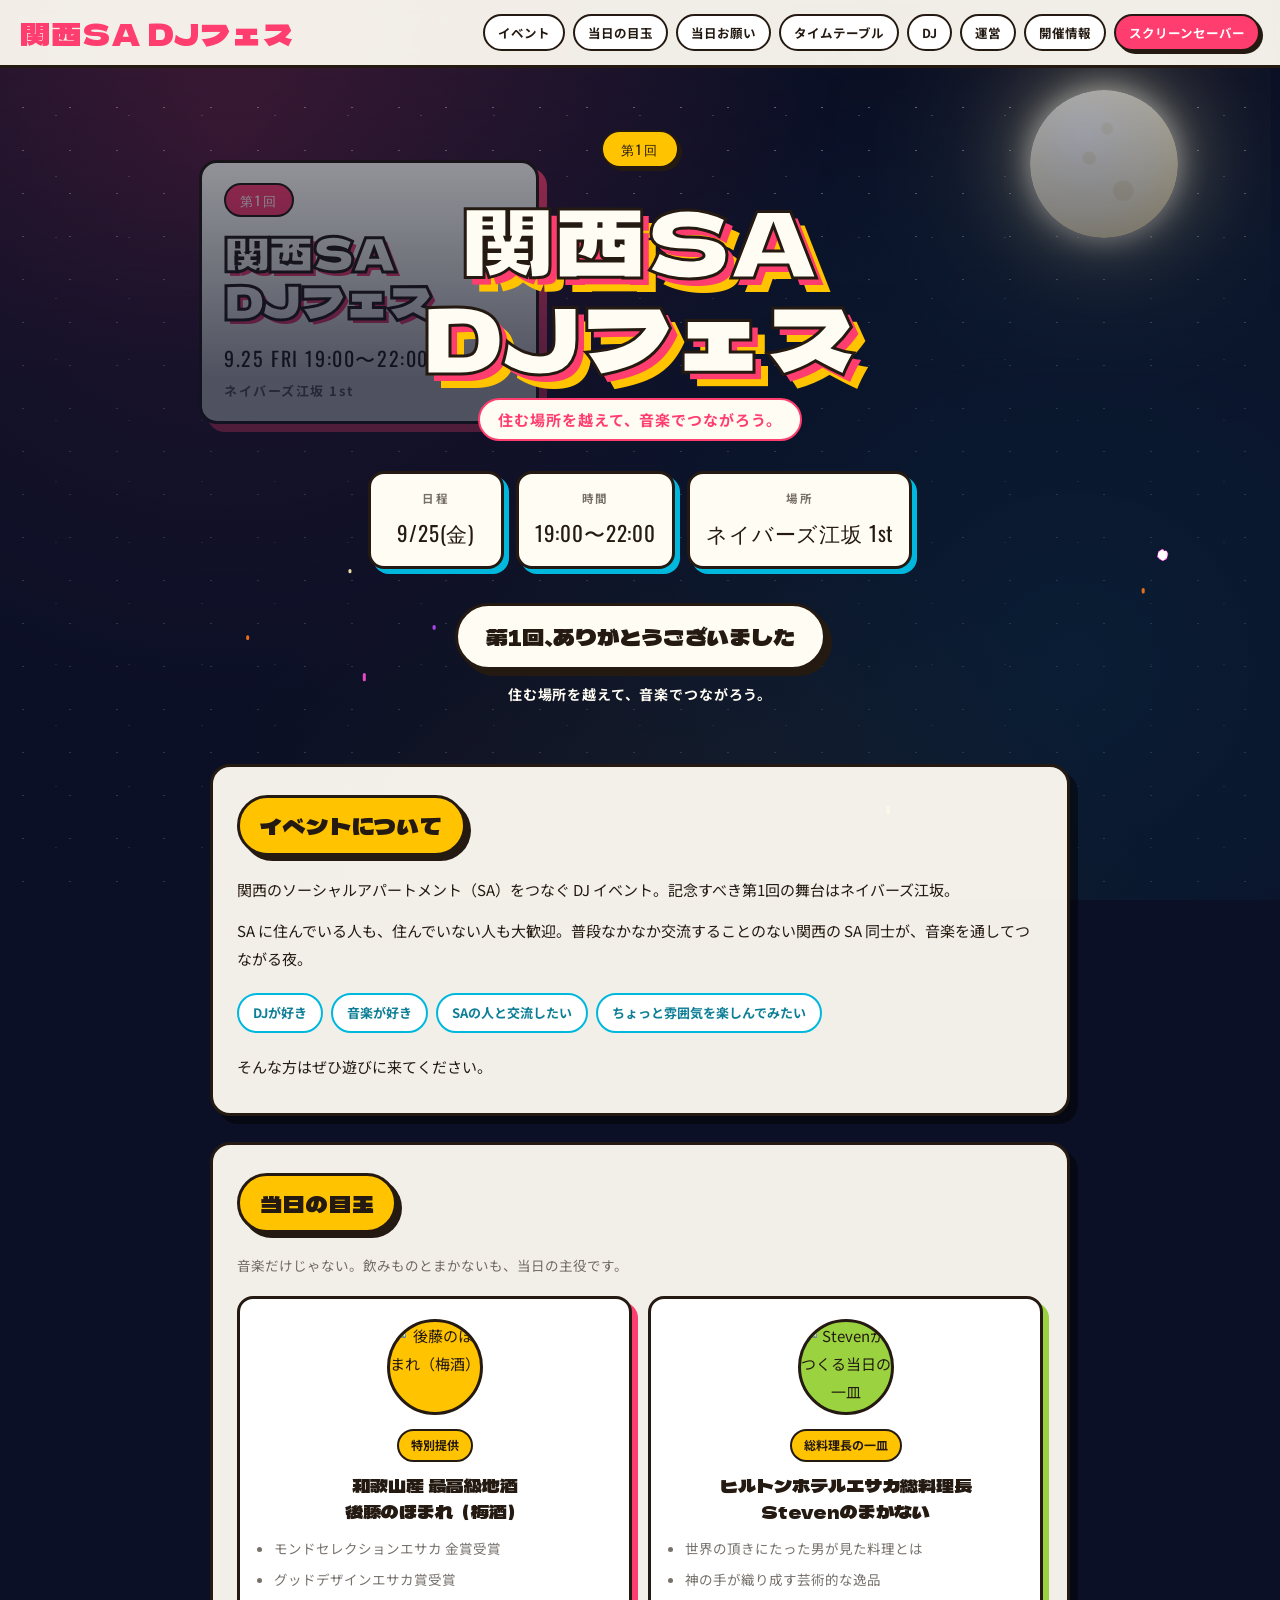
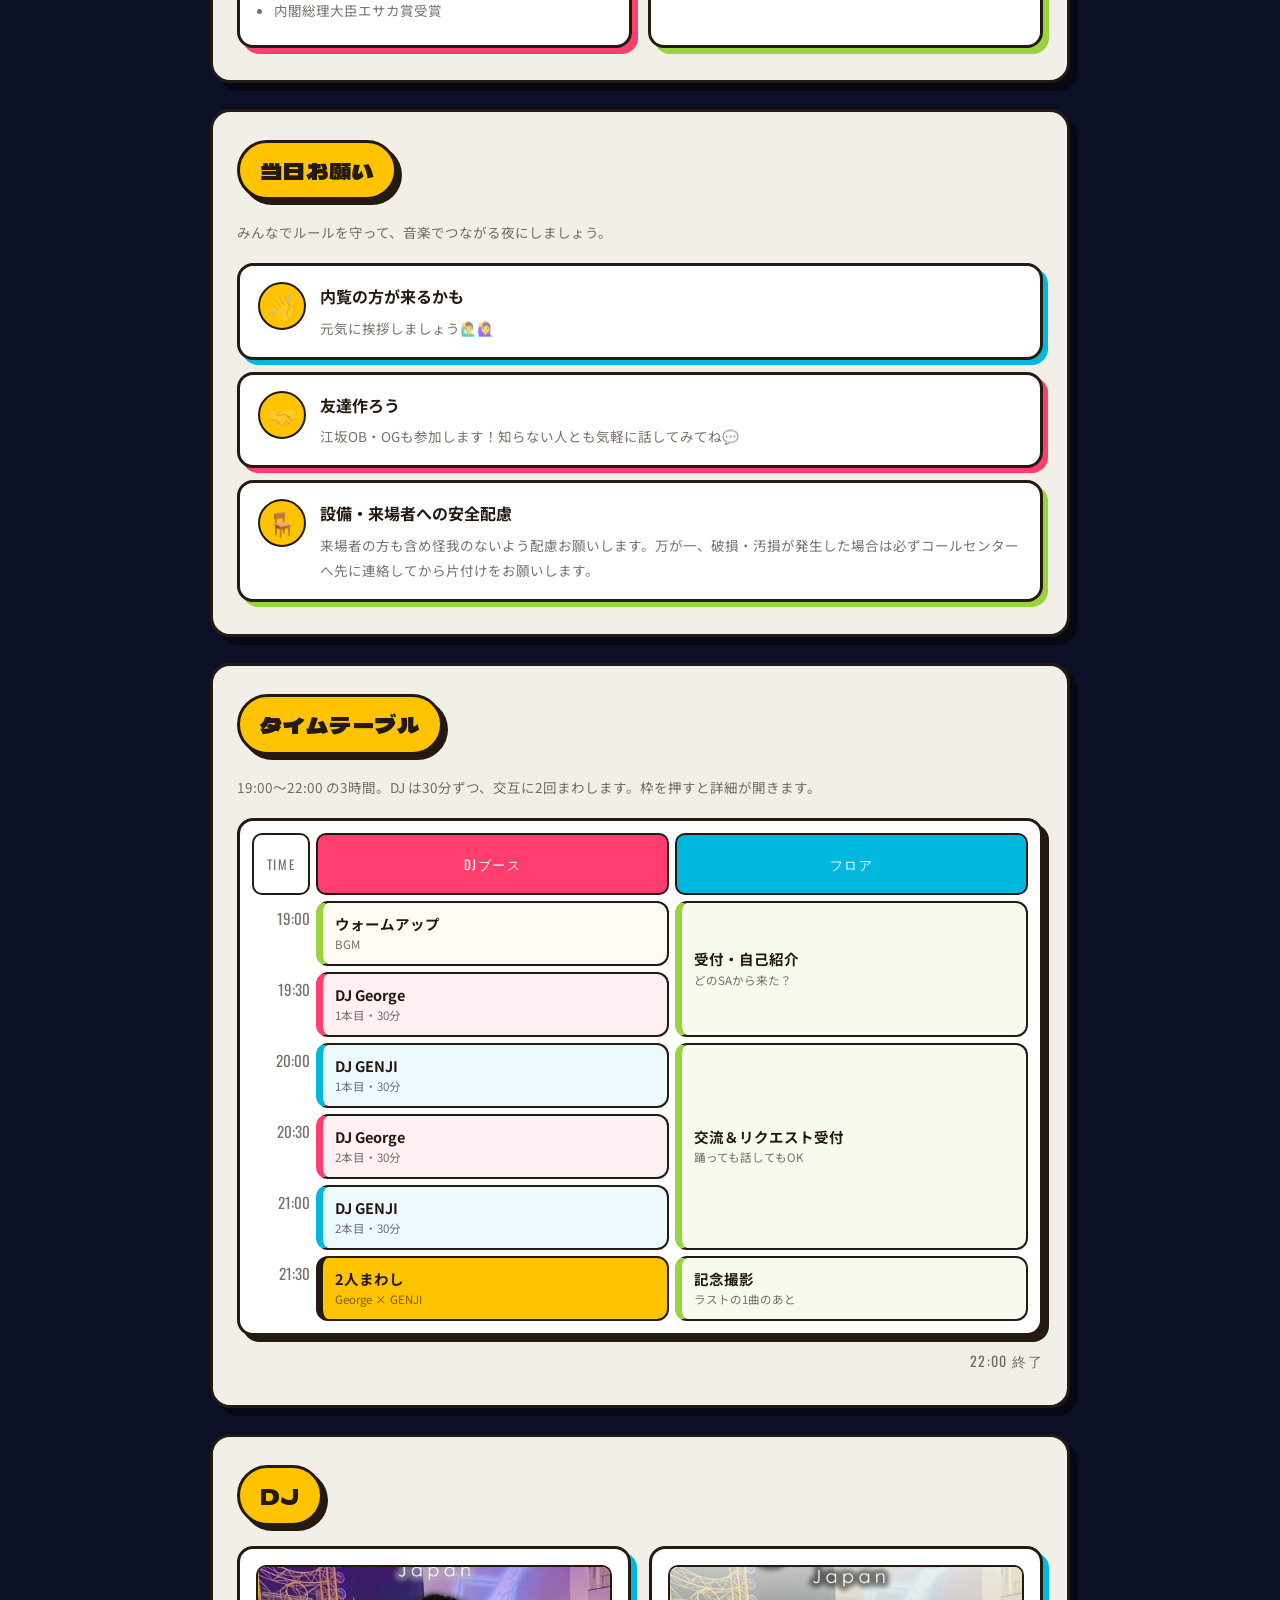
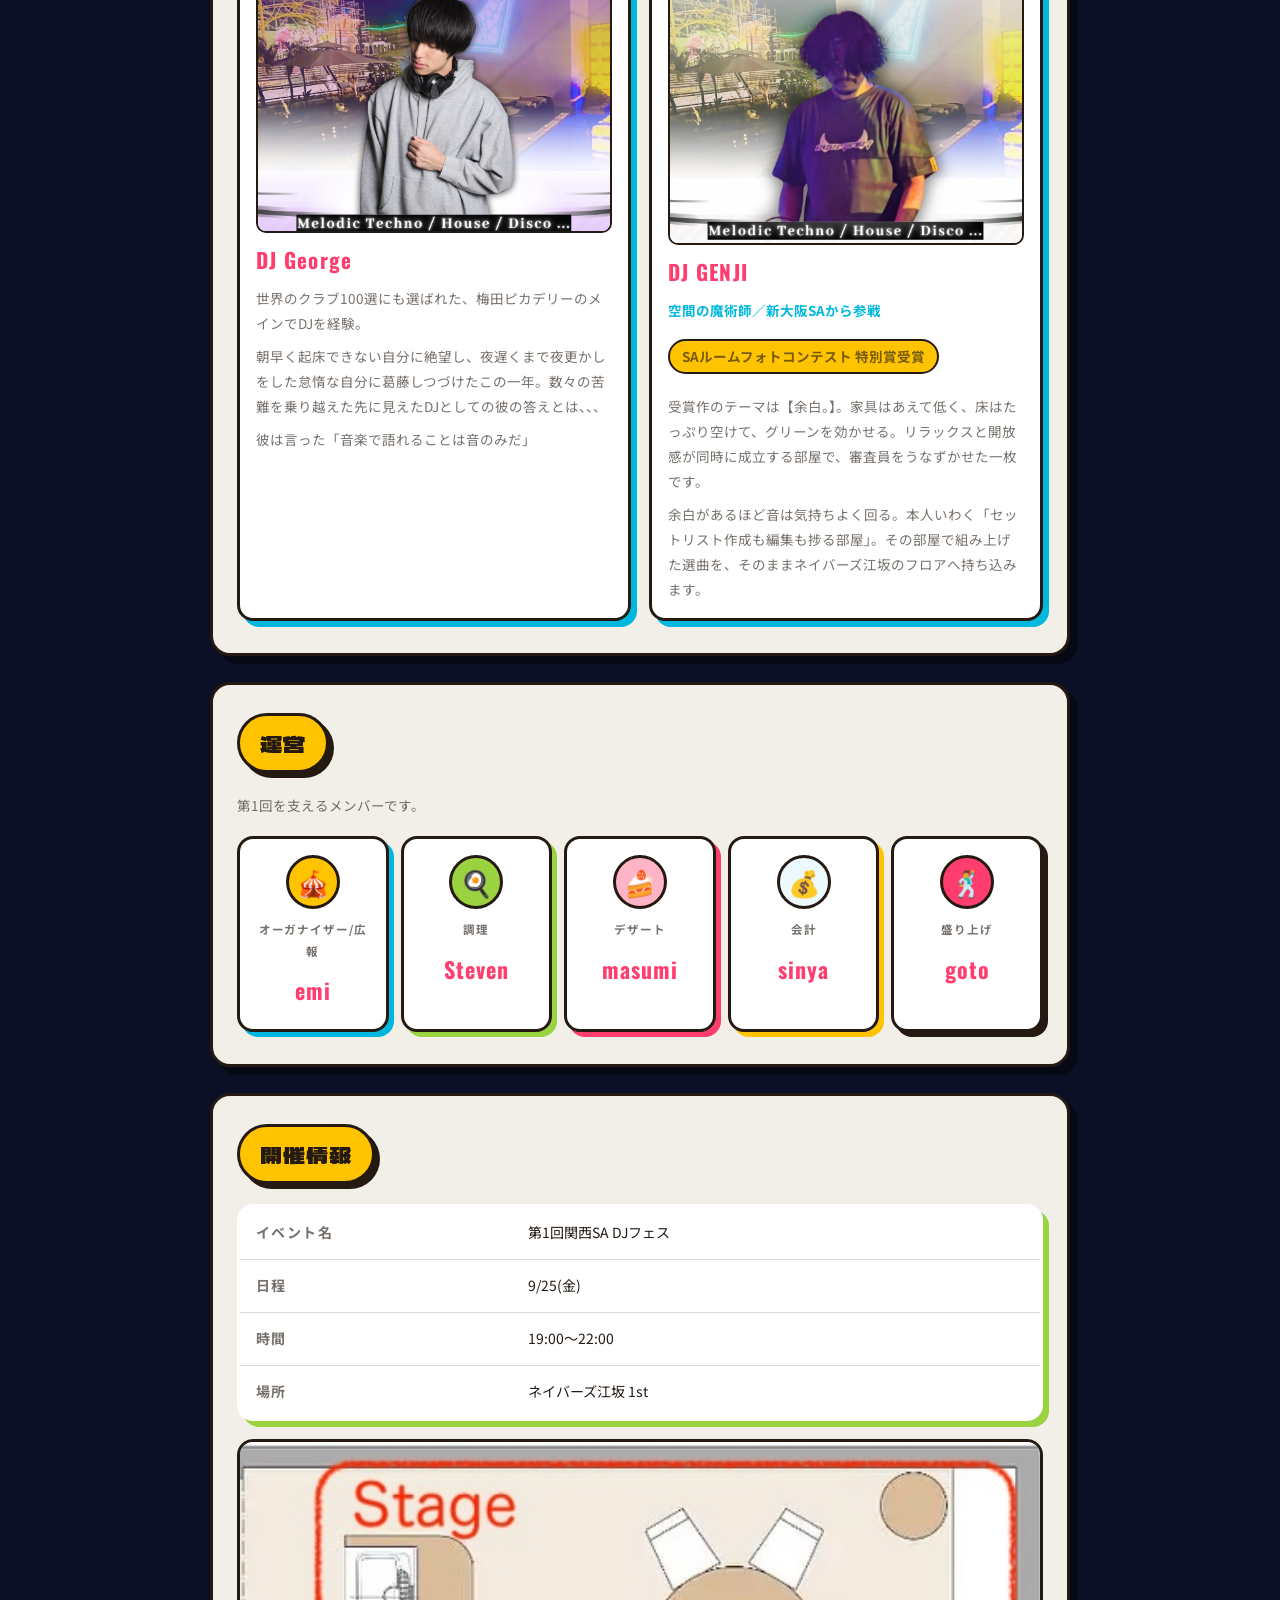
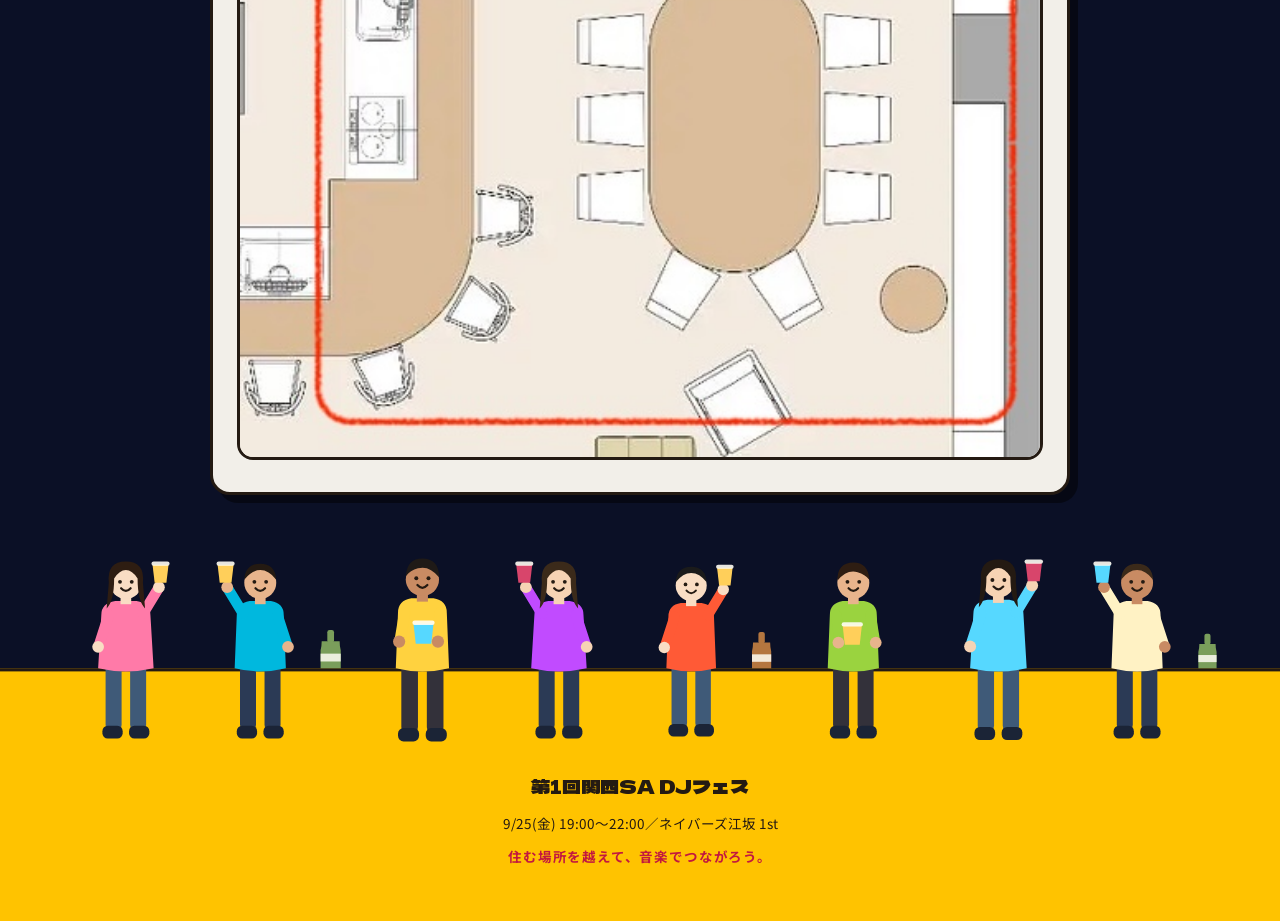
==== commit 3e5c1b76: "当日の目玉" ====
--- a/index.html
+++ b/index.html
@@ -23,9 +23,11 @@
     <span class="bar__name">関西SA DJフェス</span>
     <nav class="bar__nav">
       <a href="#about">イベント</a>
+      <a href="#highlights">当日の目玉</a>
       <a href="#please">当日お願い</a>
       <a href="#timetable">タイムテーブル</a>
       <a href="#dj">DJ</a>
+      <a href="#staff">運営</a>
       <a href="#info">開催情報</a>
       <a class="bar__nav-saver" href="screensaver.html">スクリーンセーバー</a>
     </nav>
@@ -88,6 +90,32 @@
       <p>そんな方はぜひ遊びに来てください。</p>
     </section>
 
+    <section class="block" id="highlights" data-reveal>
+      <h2 class="block__head">当日の目玉</h2>
+      <p class="block__note">音楽だけじゃない。飲みものとまかないも、当日の主役です。</p>
+      <div class="highlights">
+        <article class="highlight">
+          <img class="highlight__icon" data-photo="ume" src="https://placehold.jp/24/ff3d6e/ffffff/240x240.png?text=%E6%A2%85%E9%85%92" alt="後藤のほまれ（梅酒）" width="240" height="240" loading="lazy">
+          <p class="highlight__label">特別提供</p>
+          <h3>和歌山産 最高級地酒<br>後藤のほまれ（梅酒）</h3>
+          <ul>
+            <li>モンドセレクションエサカ 金賞受賞</li>
+            <li>グッドデザインエサカ賞受賞</li>
+            <li>内閣総理大臣エサカ賞受賞</li>
+          </ul>
+        </article>
+        <article class="highlight highlight--food">
+          <img class="highlight__icon" data-photo="makanai" src="https://placehold.jp/20/9ad33f/241a12/240x240.png?text=%E5%BD%93%E6%97%A5%E3%81%AE%E4%B8%80%E7%9A%BF" alt="Stevenがつくる当日の一皿" width="240" height="240" loading="lazy">
+          <p class="highlight__label">総料理長の一皿</p>
+          <h3>ヒルトンホテルエサカ総料理長<br>Stevenのまかない</h3>
+          <ul>
+            <li>世界の頂きにたった男が見た料理とは</li>
+            <li>神の手が織り成す芸術的な逸品</li>
+          </ul>
+        </article>
+      </div>
+    </section>
+
     <section class="block" id="please" data-reveal>
       <h2 class="block__head">当日お願い</h2>
       <p class="block__note">みんなでルールを守って、音楽でつながる夜にしましょう。</p>
@@ -145,8 +173,8 @@
           data-slot-time="19:30〜20:00"
           data-slot-title="DJ George"
           data-slot-by="1本目／30分"
-          data-slot-img="https://placehold.jp/24/ff3d6e/ffffff/640x360.png?text=DJ%20George"
-          data-slot-desc="世界のクラブ100選にも選ばれた、梅田ピカデリーのメインステージでDJを経験。1本目からフロアを開けていきます。">
+          data-slot-photo="george"
+          data-slot-desc="世界のクラブ100選にも選ばれた、梅田ピカデリーのメインでDJを経験。1本目からフロアを開けていきます。">
           <span class="tt__title">DJ George</span>
           <span class="tt__by">1本目・30分</span>
         </button>
@@ -155,7 +183,7 @@
           data-slot-time="20:00〜20:30"
           data-slot-title="DJ GENJI"
           data-slot-by="1本目／30分"
-          data-slot-img="https://placehold.jp/24/00a5c8/ffffff/640x360.png?text=DJ%20GENJI"
+          data-slot-photo="genji"
           data-slot-desc="新大阪SAから参戦。関西のSAをつなぐ1本目。フロアの温度をそのまま上げていきます。">
           <span class="tt__title">DJ GENJI</span>
           <span class="tt__by">1本目・30分</span>
@@ -165,7 +193,7 @@
           data-slot-time="20:30〜21:00"
           data-slot-title="DJ George"
           data-slot-by="2本目／30分"
-          data-slot-img="https://placehold.jp/24/ff3d6e/ffffff/640x360.png?text=DJ%20George"
+          data-slot-photo="george"
           data-slot-desc="2本目。フロアが温まったところで、もう一段上げていきます。">
           <span class="tt__title">DJ George</span>
           <span class="tt__by">2本目・30分</span>
@@ -175,7 +203,7 @@
           data-slot-time="21:00〜21:30"
           data-slot-title="DJ GENJI"
           data-slot-by="2本目／30分"
-          data-slot-img="https://placehold.jp/24/00a5c8/ffffff/640x360.png?text=DJ%20GENJI"
+          data-slot-photo="genji"
           data-slot-desc="2本目。ラスト前のピークをつくる30分。">
           <span class="tt__title">DJ GENJI</span>
           <span class="tt__by">2本目・30分</span>
@@ -194,7 +222,7 @@
           data-slot-time="19:00〜20:00"
           data-slot-title="受付・自己紹介"
           data-slot-by="フロア／60分"
-          data-slot-desc="入口で受付。名前と住んでいるSAを書いて、近くの人から話してみてください。">
+          data-slot-desc="近くの人から話してみてください。">
           <span class="tt__title">受付・自己紹介</span>
           <span class="tt__by">どのSAから来た？</span>
         </button>
@@ -224,16 +252,53 @@
       <h2 class="block__head">DJ</h2>
       <div class="djs">
         <article class="dj">
-          <img src="https://placehold.jp/24/ff3d6e/ffffff/640x420.png?text=DJ%20George" alt="DJ George" width="640" height="420" loading="lazy">
+          <img data-photo="george" src="https://placehold.jp/24/ff3d6e/ffffff/640x420.png?text=DJ%20George" alt="DJ George" width="640" height="420" loading="lazy">
           <h3>DJ George</h3>
-          <p>世界のクラブ100選にも選ばれた、梅田ピカデリーのメインステージでDJを経験。</p>
+          <p>世界のクラブ100選にも選ばれた、梅田ピカデリーのメインでDJを経験。</p>
+          <p>朝早く起床できない自分に絶望し、夜遅くまで夜更かしをした怠惰な自分に葛藤しつづけたこの一年。数々の苦難を乗り越えた先に見えたDJとしての彼の答えとは、、、</p>
+          <p>彼は言った「音楽で語れることは音のみだ」</p>
         </article>
         <article class="dj">
-          <img src="https://placehold.jp/24/00a5c8/ffffff/640x420.png?text=DJ%20GENJI" alt="DJ GENJI" width="640" height="420" loading="lazy">
+          <img data-photo="genji" src="https://placehold.jp/24/00a5c8/ffffff/640x420.png?text=DJ%20GENJI" alt="DJ GENJI" width="640" height="420" loading="lazy">
           <h3>DJ GENJI</h3>
-          <p>新大阪SAから参戦。</p>
+          <p class="dj__role">空間の魔術師／新大阪SAから参戦</p>
+          <p class="dj__award">SAルームフォトコンテスト 特別賞受賞</p>
+          <p>受賞作のテーマは【余白。】。家具はあえて低く、床はたっぷり空けて、グリーンを効かせる。リラックスと開放感が同時に成立する部屋で、審査員をうなずかせた一枚です。</p>
+          <p>余白があるほど音は気持ちよく回る。本人いわく「セットリスト作成も編集も捗る部屋」。その部屋で組み上げた選曲を、そのままネイバーズ江坂のフロアへ持ち込みます。</p>
         </article>
       </div>
+    </section>
+
+    <section class="block" id="staff" data-reveal>
+      <h2 class="block__head">運営</h2>
+      <p class="block__note">第1回を支えるメンバーです。</p>
+      <ul class="staff">
+        <li class="staff__card">
+          <span class="staff__icon" aria-hidden="true">🎪</span>
+          <span class="staff__role">オーガナイザー/広報</span>
+          <strong>emi</strong>
+        </li>
+        <li class="staff__card">
+          <span class="staff__icon" aria-hidden="true">🍳</span>
+          <span class="staff__role">調理</span>
+          <strong>Steven</strong>
+        </li>
+        <li class="staff__card">
+          <span class="staff__icon" aria-hidden="true">🍰</span>
+          <span class="staff__role">デザート</span>
+          <strong>masumi</strong>
+        </li>
+        <li class="staff__card">
+          <span class="staff__icon" aria-hidden="true">💰</span>
+          <span class="staff__role">会計</span>
+          <strong>sinya</strong>
+        </li>
+        <li class="staff__card">
+          <span class="staff__icon" aria-hidden="true">🕺</span>
+          <span class="staff__role">盛り上げ</span>
+          <strong>goto</strong>
+        </li>
+      </ul>
     </section>
 
     <section class="block" id="info" data-reveal>
@@ -258,7 +323,7 @@
           </tr>
         </tbody>
       </table>
-      <img class="info__image" src="https://placehold.jp/20/ffc300/241a12/960x480.png?text=%E3%83%8D%E3%82%A4%E3%83%90%E3%83%BC%E3%82%BA%E6%B1%9F%E5%9D%82%201st" alt="ネイバーズ江坂 1st の会場イメージ" width="960" height="480" loading="lazy">
+      <img class="info__image" src="./img/esaka1st-stage.jpg" alt="ネイバーズ江坂 1st の会場イメージ" width="960" height="480" loading="lazy">
     </section>
   </main>
 
--- a/css/style.css
+++ b/css/style.css
@@ -542,12 +542,15 @@
   display: block;
   width: 100%;
   height: auto;
+  max-height: 280px;
+  object-fit: cover;
+  object-position: center;
   border: 2px solid var(--ink);
   border-radius: 10px;
 }
 
 .dj h3 {
-  margin: 14px 0 6px;
+  margin: 8px 0 6px;
   font-family: 'Oswald', sans-serif;
   font-size: 21px;
   letter-spacing: 0.06em;
@@ -558,6 +561,150 @@
   font-size: 13.5px;
   color: var(--muted);
 }
+
+.dj p + p {
+  margin-top: 8px;
+}
+
+.dj__award {
+  display: inline-block;
+  margin: 2px 0 12px;
+  padding: 3px 12px;
+  border: 2px solid var(--ink);
+  border-radius: 999px;
+  background: var(--yellow);
+  font-size: 12px;
+  font-weight: 700;
+  color: var(--ink);
+}
+
+.dj__role {
+  margin-bottom: 8px;
+  font-weight: 700;
+  color: var(--cyan) !important;
+}
+
+/* ---- highlights ---- */
+.highlights {
+  display: grid;
+  gap: 16px;
+  grid-template-columns: repeat(auto-fit, minmax(240px, 1fr));
+}
+
+.highlight {
+  padding: 20px 18px 22px;
+  border: 3px solid var(--ink);
+  border-radius: var(--radius);
+  background: #fff;
+  box-shadow: 6px 6px 0 var(--pink);
+  text-align: center;
+}
+
+.highlight--food {
+  box-shadow: 6px 6px 0 var(--lime);
+}
+
+.highlight__icon {
+  display: block;
+  width: 96px;
+  height: 96px;
+  margin: 0 auto 14px;
+  object-fit: cover;
+  object-position: center;
+  border: 3px solid var(--ink);
+  border-radius: 50%;
+  background: var(--yellow);
+}
+
+.highlight--food .highlight__icon {
+  background: var(--lime);
+}
+
+.highlight__label {
+  display: inline-block;
+  margin-bottom: 10px;
+  padding: 3px 12px;
+  border: 2px solid var(--ink);
+  border-radius: 999px;
+  background: var(--yellow);
+  font-size: 12px;
+  font-weight: 700;
+}
+
+.highlight h3 {
+  margin-bottom: 12px;
+  font-family: 'Dela Gothic One', sans-serif;
+  font-weight: 400;
+  font-size: 18px;
+  line-height: 1.45;
+}
+
+.highlight ul {
+  padding-left: 1.2em;
+  font-size: 13.5px;
+  text-align: left;
+  color: var(--muted);
+}
+
+.highlight li + li {
+  margin-top: 6px;
+}
+
+/* ---- staff ---- */
+.staff {
+  display: grid;
+  gap: 12px;
+  grid-template-columns: repeat(auto-fit, minmax(150px, 1fr));
+  list-style: none;
+}
+
+.staff__card {
+  padding: 16px 14px 18px;
+  border: 3px solid var(--ink);
+  border-radius: var(--radius);
+  background: #fff;
+  box-shadow: 5px 5px 0 var(--cyan);
+  text-align: center;
+}
+
+.staff__icon {
+  display: grid;
+  place-items: center;
+  width: 54px;
+  height: 54px;
+  margin: 0 auto 10px;
+  border: 3px solid var(--ink);
+  border-radius: 50%;
+  background: var(--yellow);
+  font-size: 26px;
+  line-height: 1;
+}
+
+.staff__role {
+  display: block;
+  margin-bottom: 8px;
+  font-size: 11.5px;
+  font-weight: 700;
+  letter-spacing: 0.08em;
+  color: var(--muted);
+}
+
+.staff__card strong {
+  font-family: 'Oswald', sans-serif;
+  font-size: 22px;
+  letter-spacing: 0.04em;
+  color: var(--pink);
+}
+
+.staff__card:nth-child(2) { box-shadow: 5px 5px 0 var(--lime); }
+.staff__card:nth-child(3) { box-shadow: 5px 5px 0 var(--pink); }
+.staff__card:nth-child(4) { box-shadow: 5px 5px 0 var(--yellow); }
+.staff__card:nth-child(5) { box-shadow: 5px 5px 0 var(--ink); }
+
+.staff__card:nth-child(2) .staff__icon { background: var(--lime); }
+.staff__card:nth-child(3) .staff__icon { background: #ffb3c7; }
+.staff__card:nth-child(4) .staff__icon { background: #ecfaff; }
+.staff__card:nth-child(5) .staff__icon { background: var(--pink); }
 
 /* ---- info ---- */
 .info {
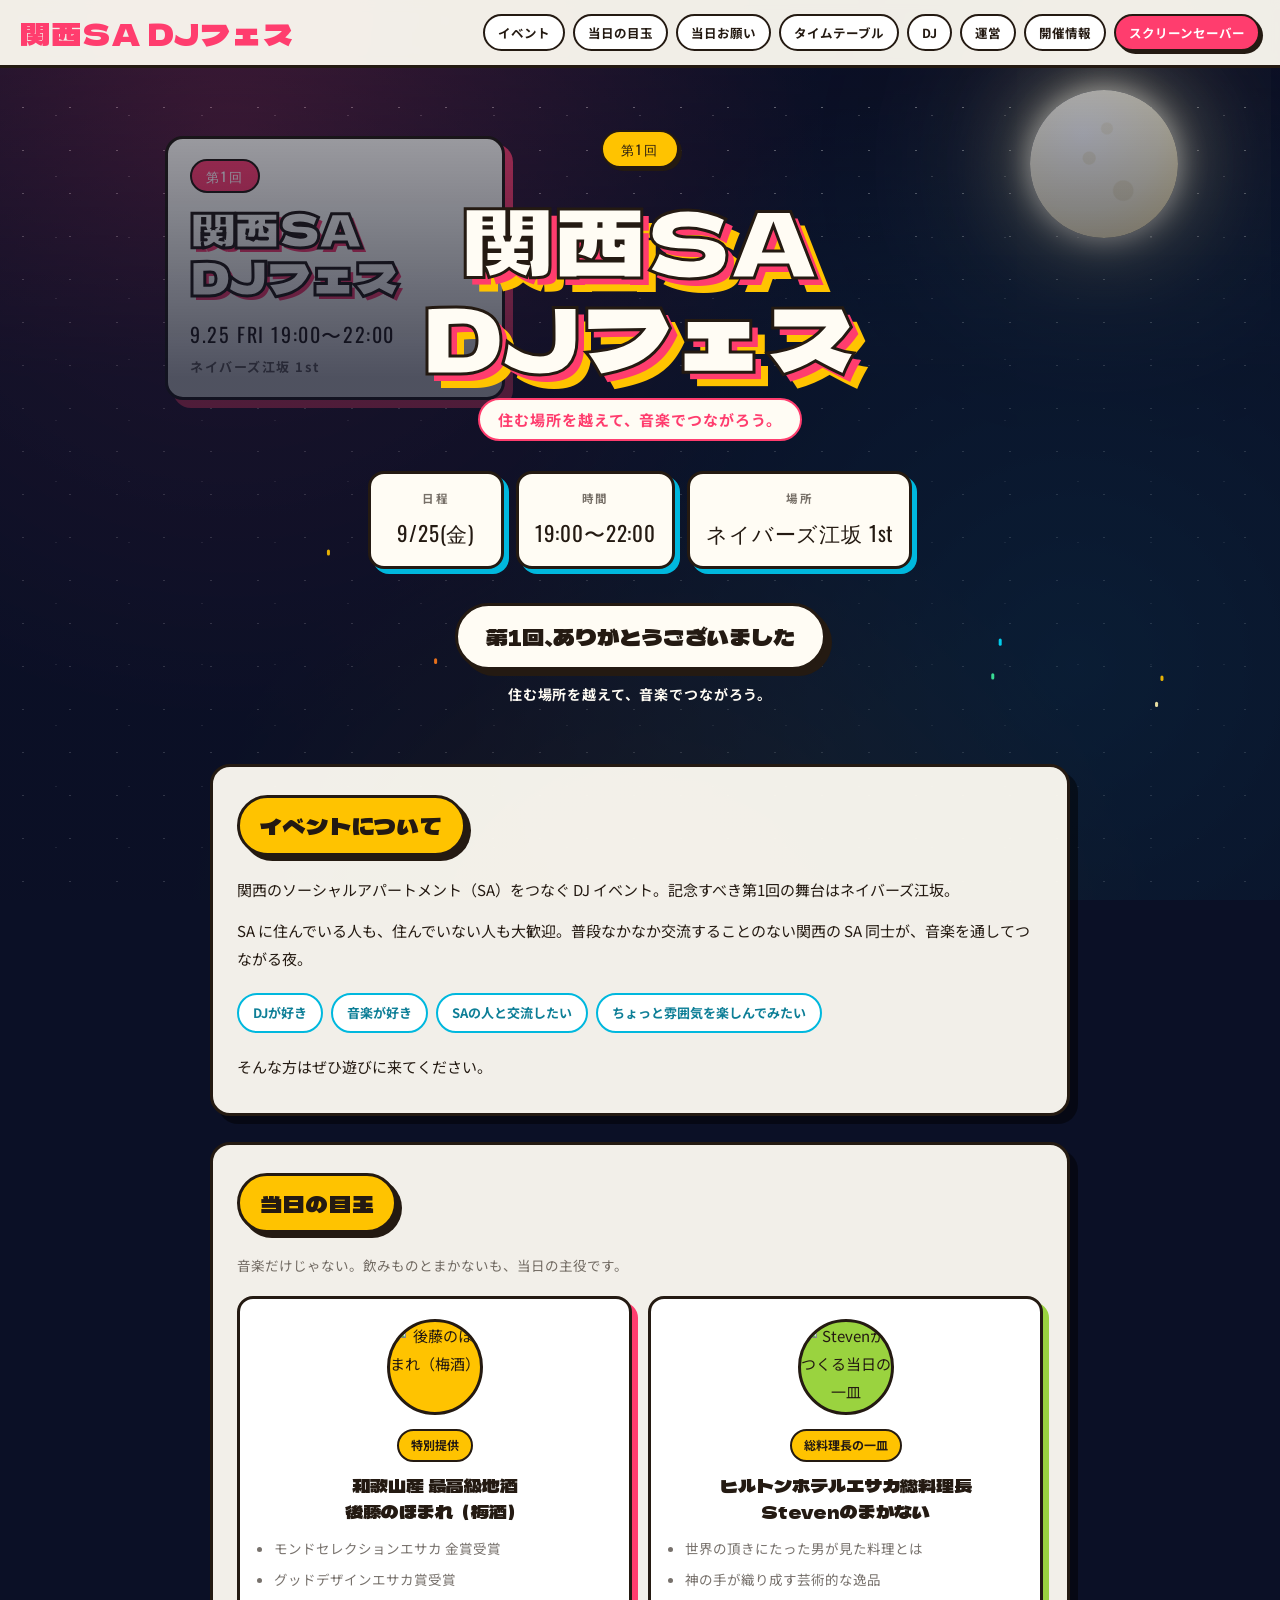
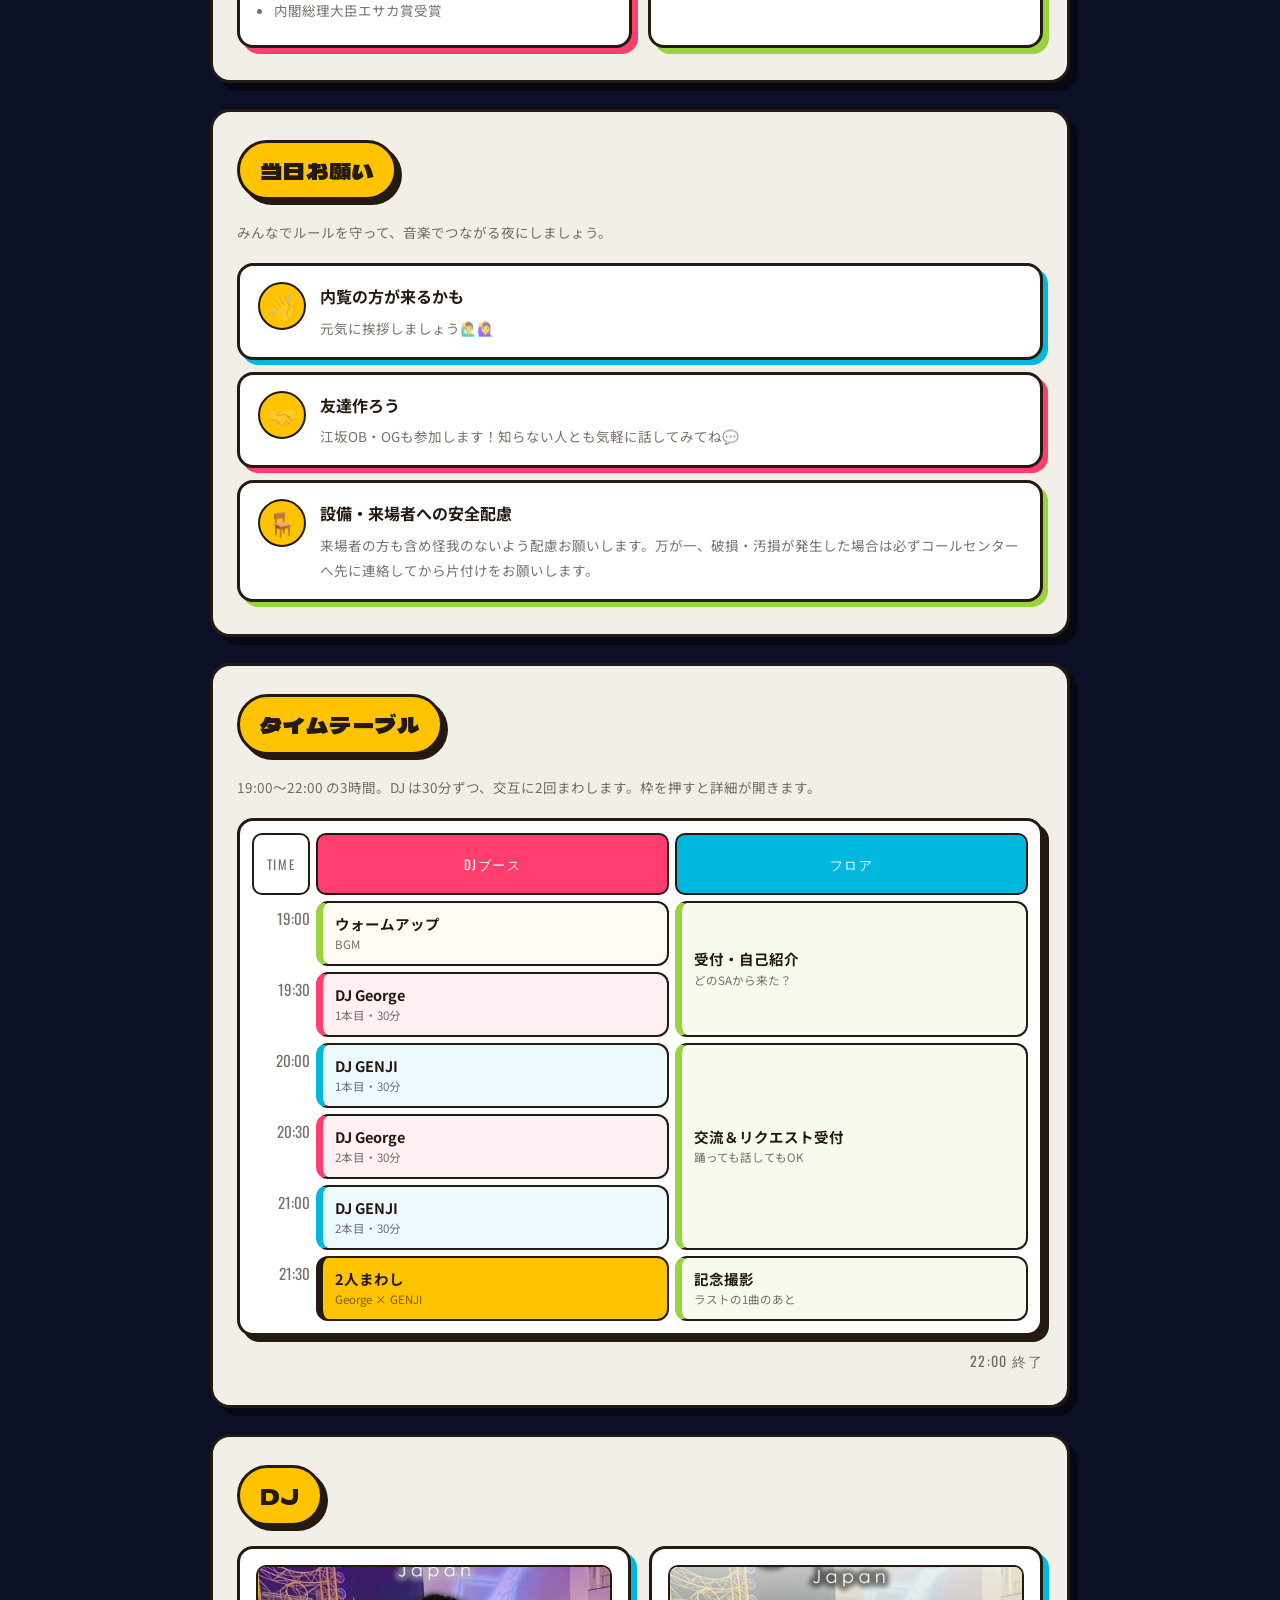
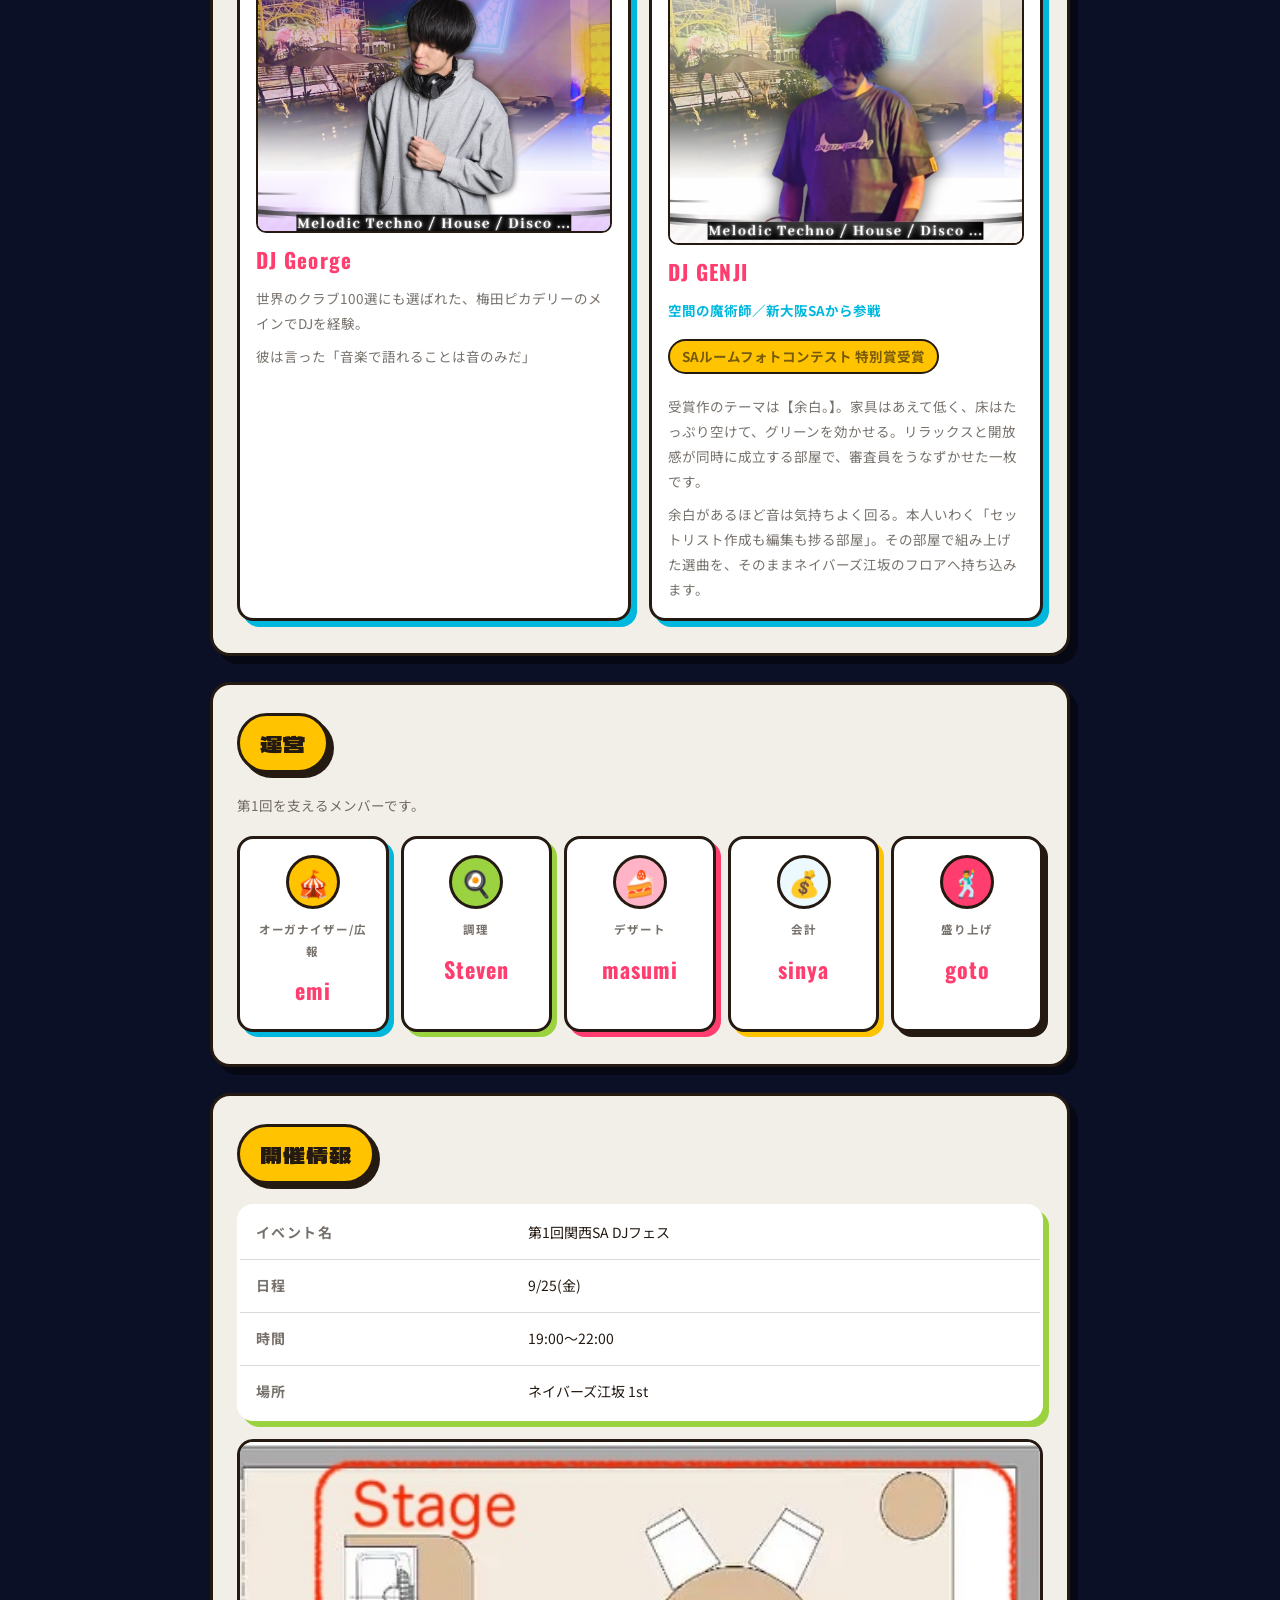
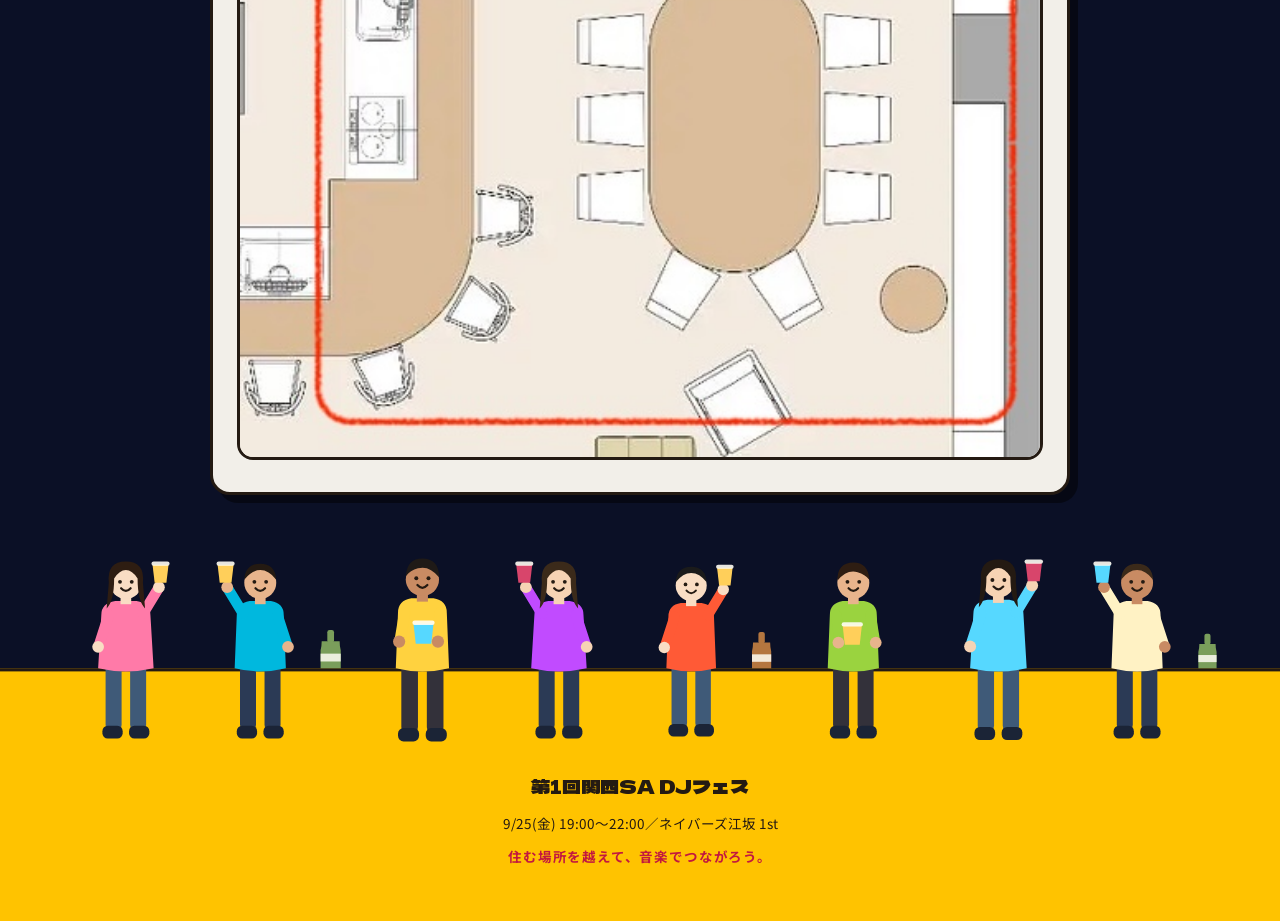
==== commit 1ed22e0a: "DJ George 説明文削除" ====
--- a/index.html
+++ b/index.html
@@ -255,7 +255,6 @@
           <img data-photo="george" src="https://placehold.jp/24/ff3d6e/ffffff/640x420.png?text=DJ%20George" alt="DJ George" width="640" height="420" loading="lazy">
           <h3>DJ George</h3>
           <p>世界のクラブ100選にも選ばれた、梅田ピカデリーのメインでDJを経験。</p>
-          <p>朝早く起床できない自分に絶望し、夜遅くまで夜更かしをした怠惰な自分に葛藤しつづけたこの一年。数々の苦難を乗り越えた先に見えたDJとしての彼の答えとは、、、</p>
           <p>彼は言った「音楽で語れることは音のみだ」</p>
         </article>
         <article class="dj">
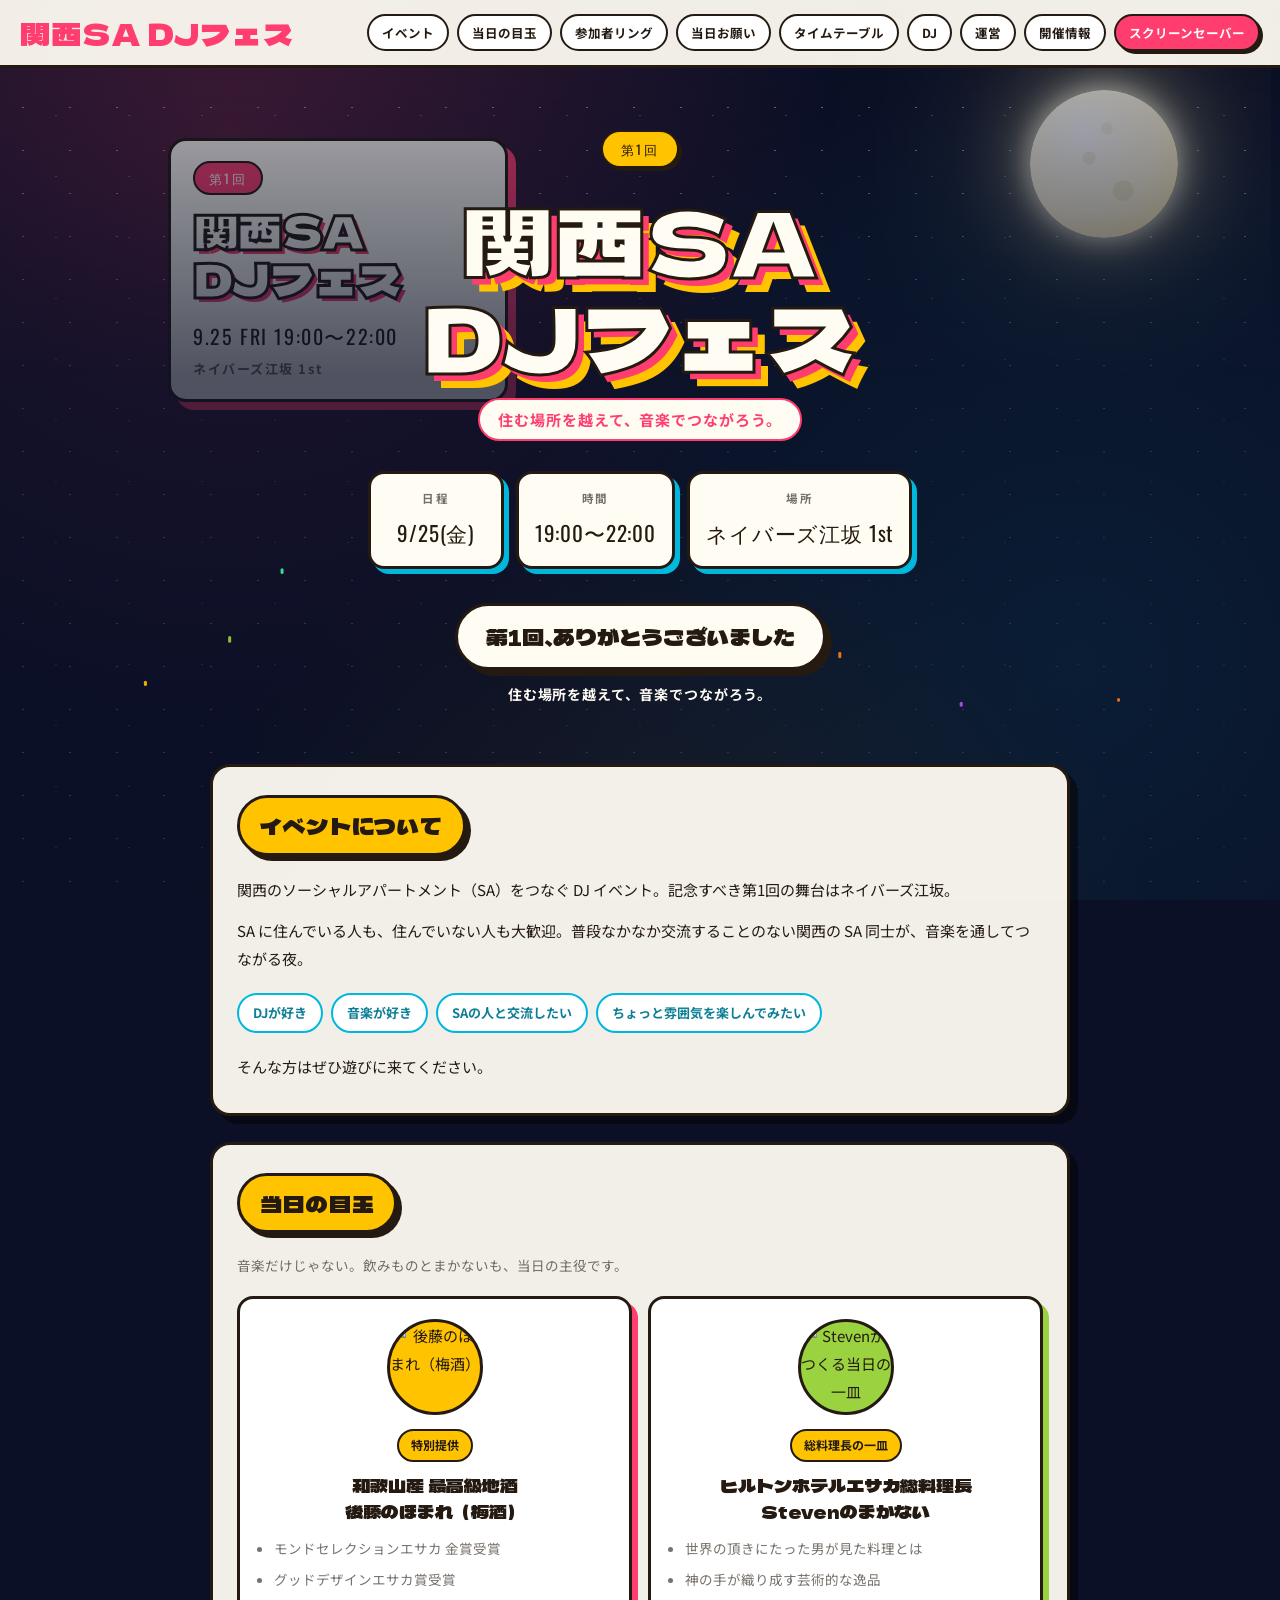
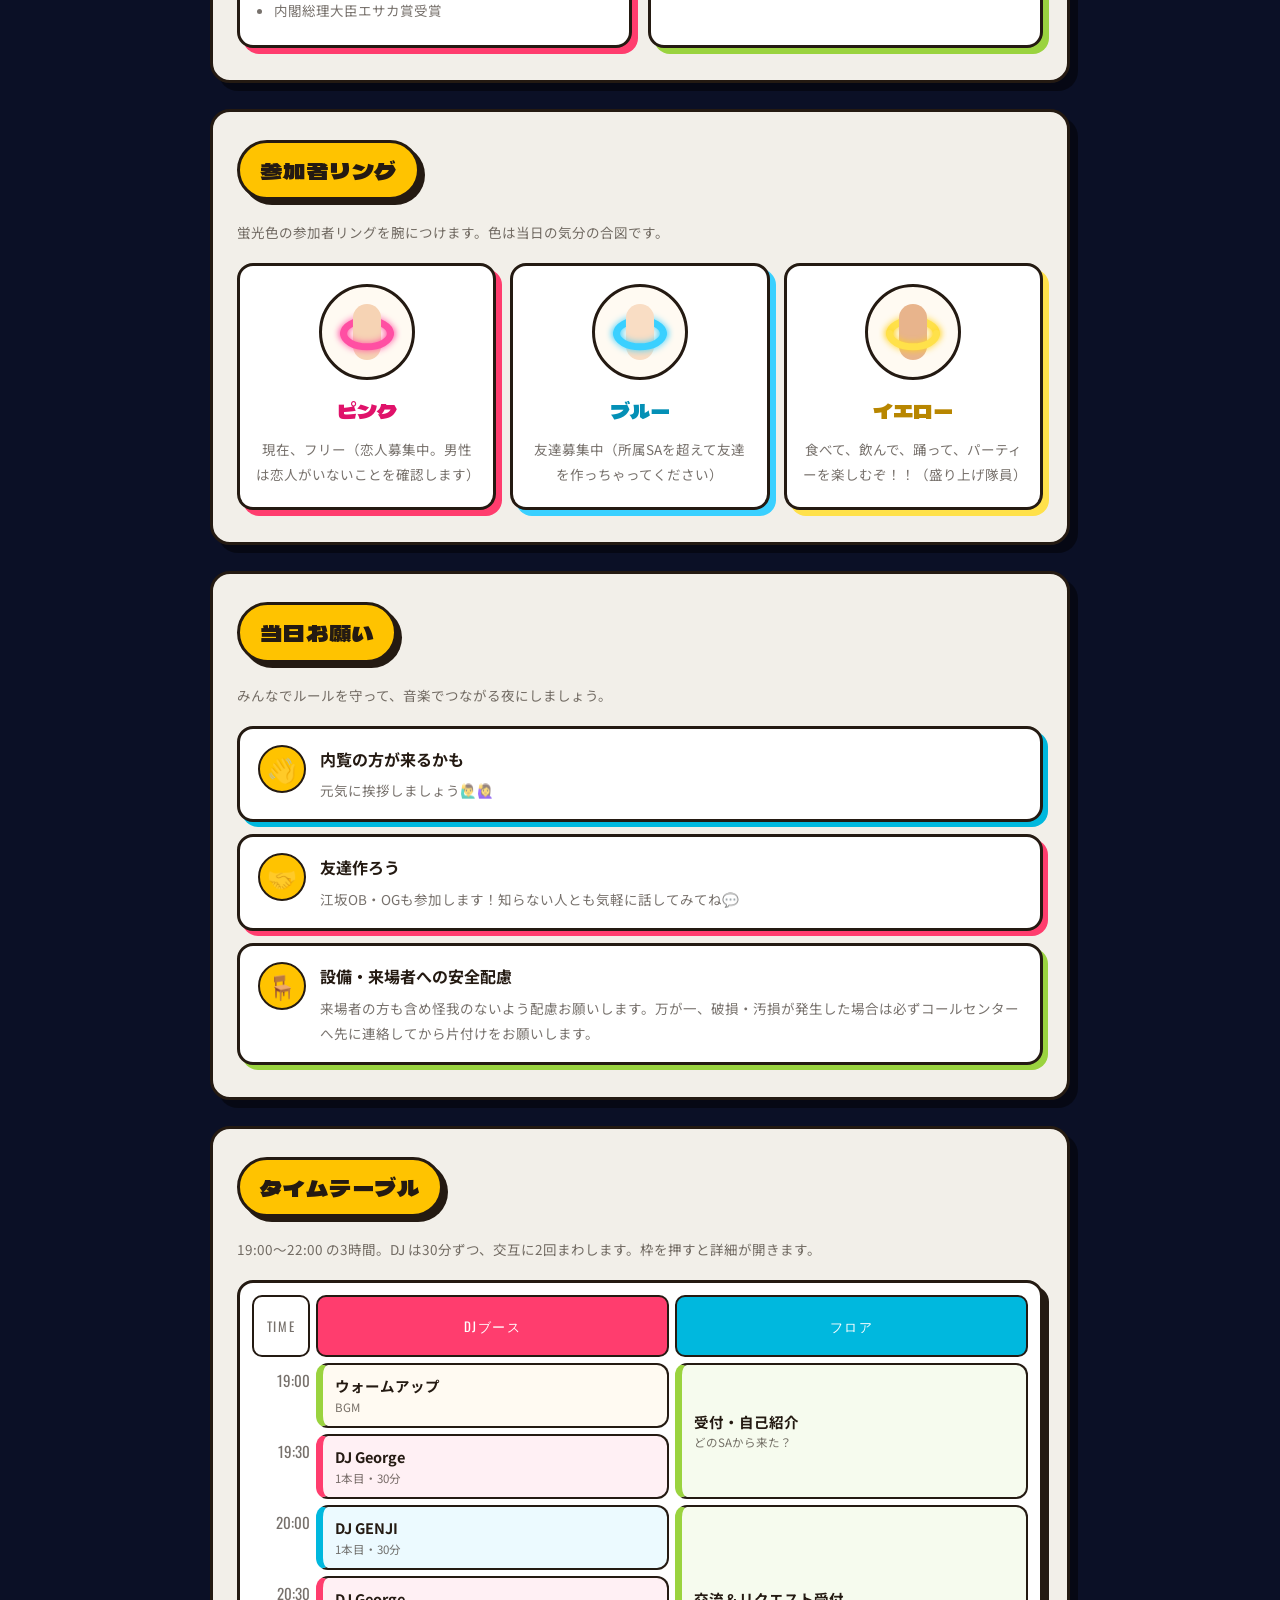
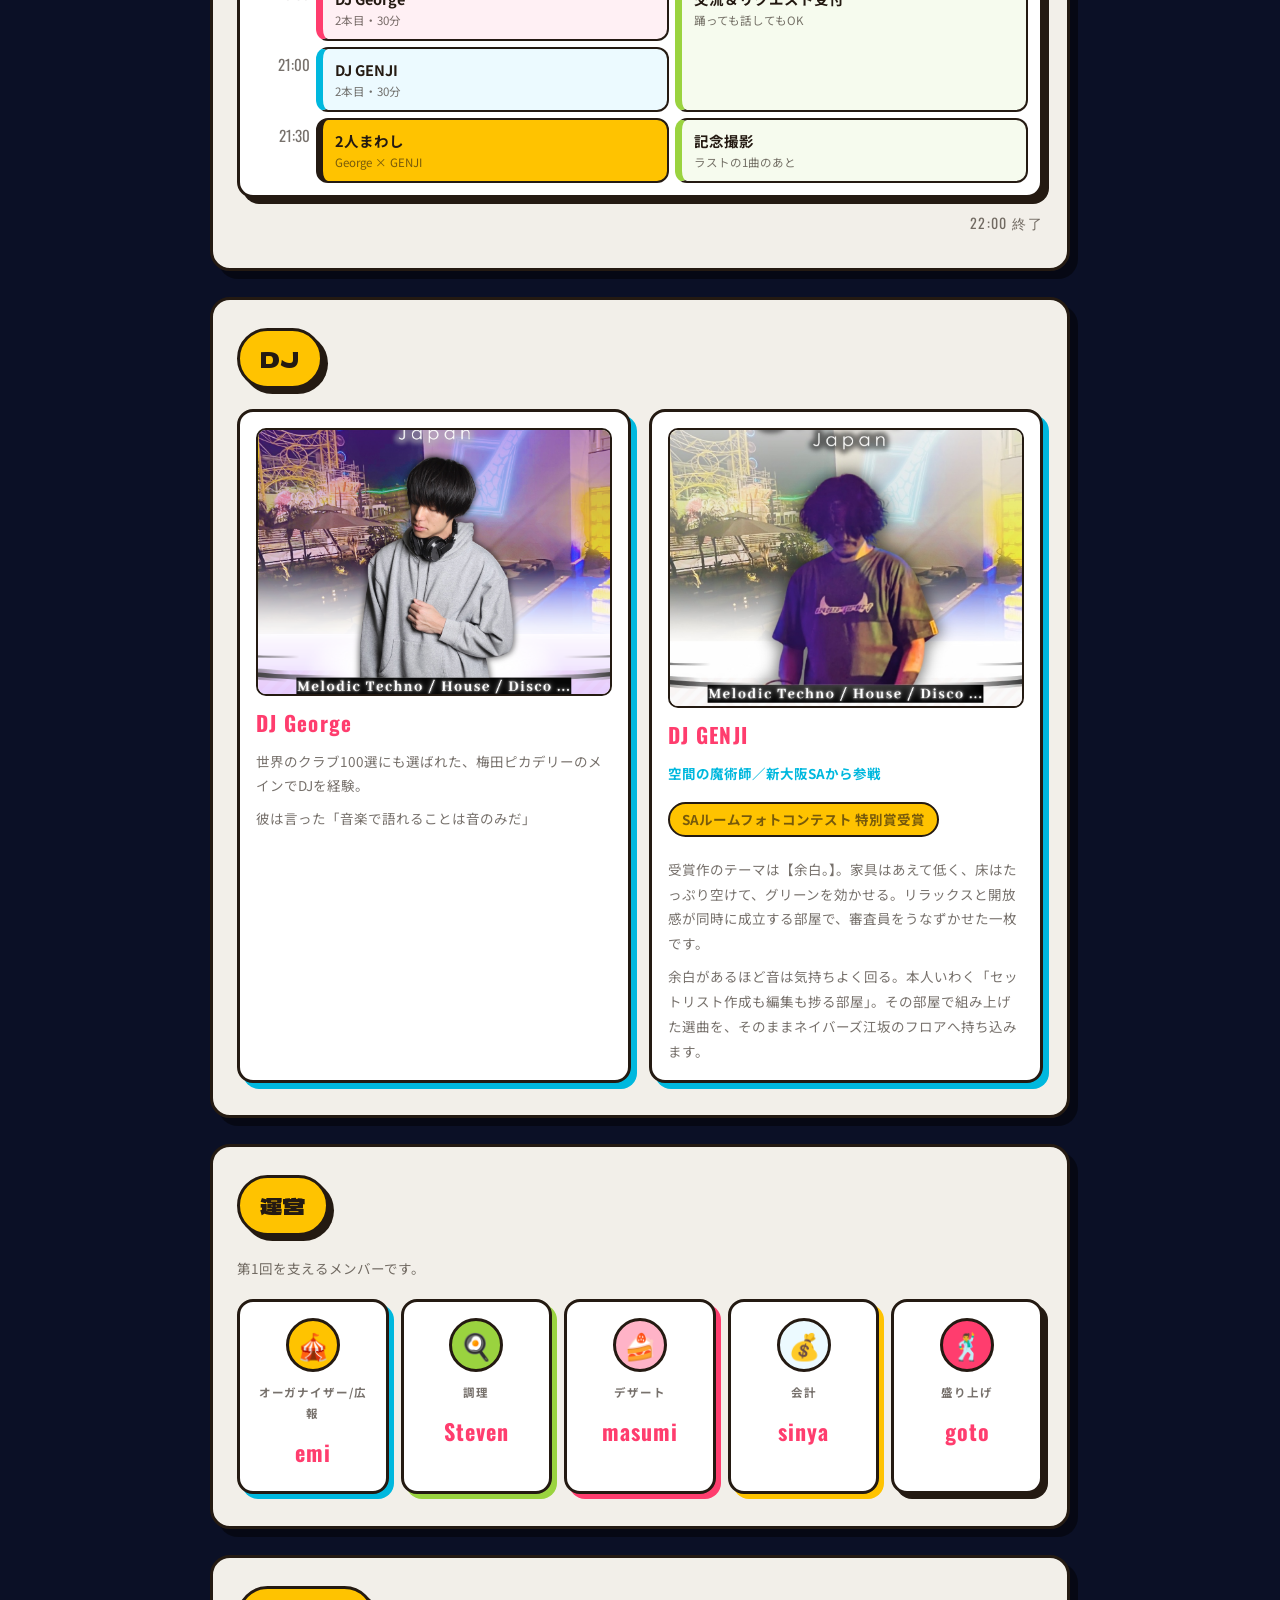
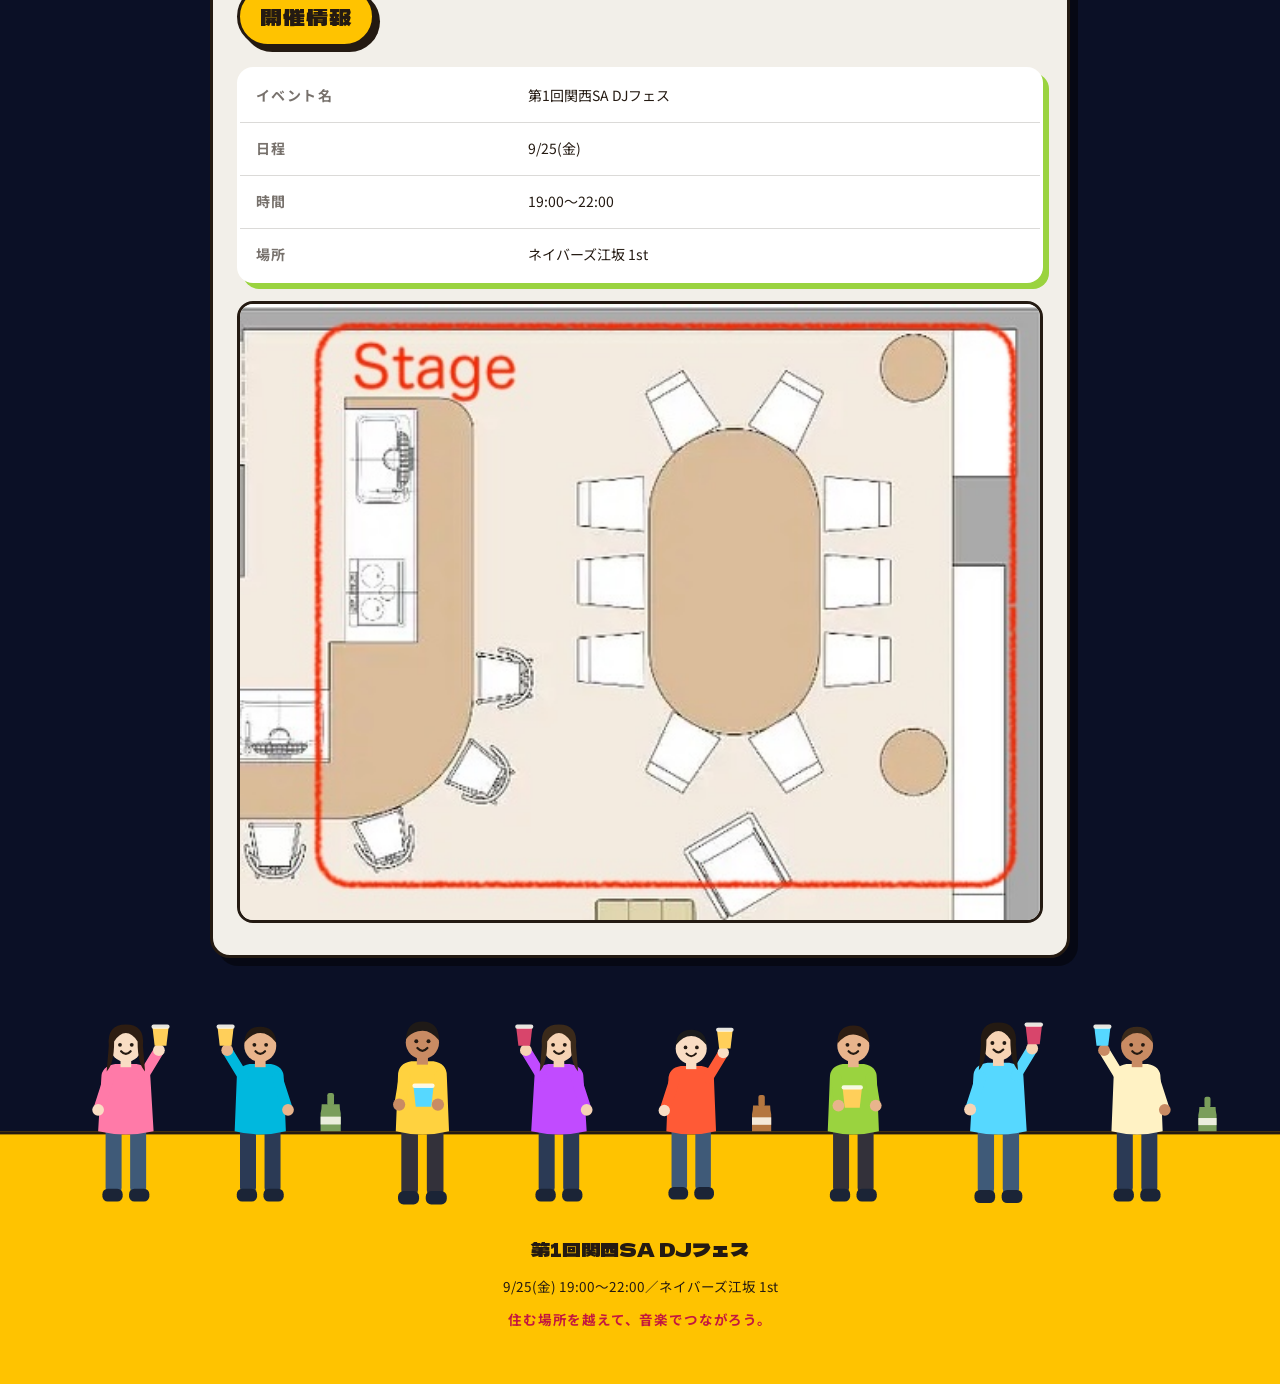
==== commit 3b5a834e: "参加者リング" ====
--- a/index.html
+++ b/index.html
@@ -24,6 +24,7 @@
     <nav class="bar__nav">
       <a href="#about">イベント</a>
       <a href="#highlights">当日の目玉</a>
+      <a href="#rings">参加者リング</a>
       <a href="#please">当日お願い</a>
       <a href="#timetable">タイムテーブル</a>
       <a href="#dj">DJ</a>
@@ -116,6 +117,46 @@
       </div>
     </section>
 
+    <section class="block" id="rings" data-reveal>
+      <h2 class="block__head">参加者リング</h2>
+      <p class="block__note">蛍光色の参加者リングを腕につけます。色は当日の気分の合図です。</p>
+      <ul class="rings">
+        <li class="rings__card rings__card--pink">
+          <span class="rings__icon">
+            <svg viewBox="0 0 100 100" aria-hidden="true">
+              <path class="rings__band" d="M20 52a30 17 0 0 1 60 0" fill="none" stroke-width="9" stroke-linecap="round"></path>
+              <rect x="32" y="14" width="36" height="72" rx="18" fill="#f6d3b4"></rect>
+              <path class="rings__band" d="M20 52a30 17 0 0 0 60 0" fill="none" stroke-width="9" stroke-linecap="round"></path>
+            </svg>
+          </span>
+          <h3>ピンク</h3>
+          <p>現在、フリー（恋人募集中。男性は恋人がいないことを確認します）</p>
+        </li>
+        <li class="rings__card rings__card--blue">
+          <span class="rings__icon">
+            <svg viewBox="0 0 100 100" aria-hidden="true">
+              <path class="rings__band" d="M20 52a30 17 0 0 1 60 0" fill="none" stroke-width="9" stroke-linecap="round"></path>
+              <rect x="32" y="14" width="36" height="72" rx="18" fill="#f9ddc4"></rect>
+              <path class="rings__band" d="M20 52a30 17 0 0 0 60 0" fill="none" stroke-width="9" stroke-linecap="round"></path>
+            </svg>
+          </span>
+          <h3>ブルー</h3>
+          <p>友達募集中（所属SAを超えて友達を作っちゃってください）</p>
+        </li>
+        <li class="rings__card rings__card--yellow">
+          <span class="rings__icon">
+            <svg viewBox="0 0 100 100" aria-hidden="true">
+              <path class="rings__band" d="M20 52a30 17 0 0 1 60 0" fill="none" stroke-width="9" stroke-linecap="round"></path>
+              <rect x="32" y="14" width="36" height="72" rx="18" fill="#e8b48c"></rect>
+              <path class="rings__band" d="M20 52a30 17 0 0 0 60 0" fill="none" stroke-width="9" stroke-linecap="round"></path>
+            </svg>
+          </span>
+          <h3>イエロー</h3>
+          <p>食べて、飲んで、踊って、パーティーを楽しむぞ！！（盛り上げ隊員）</p>
+        </li>
+      </ul>
+    </section>
+
     <section class="block" id="please" data-reveal>
       <h2 class="block__head">当日お願い</h2>
       <p class="block__note">みんなでルールを守って、音楽でつながる夜にしましょう。</p>
--- a/css/style.css
+++ b/css/style.css
@@ -650,6 +650,75 @@
   margin-top: 6px;
 }
 
+/* ---- participant rings ---- */
+.rings {
+  display: grid;
+  gap: 14px;
+  grid-template-columns: repeat(auto-fit, minmax(200px, 1fr));
+  list-style: none;
+}
+
+.rings__card {
+  padding: 18px 16px 20px;
+  border: 3px solid var(--ink);
+  border-radius: var(--radius);
+  background: #fff;
+  text-align: center;
+}
+
+.rings__card--pink { box-shadow: 6px 6px 0 #ff3d6e; }
+.rings__card--blue { box-shadow: 6px 6px 0 #3ad0ff; }
+.rings__card--yellow { box-shadow: 6px 6px 0 #ffe14a; }
+
+.rings__icon {
+  display: grid;
+  place-items: center;
+  width: 96px;
+  height: 96px;
+  margin: 0 auto 12px;
+  border: 3px solid var(--ink);
+  border-radius: 50%;
+  background: #fffaf2;
+  overflow: hidden;
+}
+
+.rings__icon svg {
+  display: block;
+  width: 78px;
+  height: 78px;
+}
+
+.rings__card--pink .rings__band {
+  stroke: #ff4fa3;
+  filter: drop-shadow(0 0 5px #ff4fa3);
+}
+
+.rings__card--blue .rings__band {
+  stroke: #3ad0ff;
+  filter: drop-shadow(0 0 5px #3ad0ff);
+}
+
+.rings__card--yellow .rings__band {
+  stroke: #ffe14a;
+  filter: drop-shadow(0 0 5px #ffd21a);
+}
+
+.rings__card h3 {
+  margin-bottom: 8px;
+  font-family: 'Dela Gothic One', sans-serif;
+  font-weight: 400;
+  font-size: 20px;
+}
+
+.rings__card--pink h3 { color: #e0126a; }
+.rings__card--blue h3 { color: #0490b6; }
+.rings__card--yellow h3 { color: #b88600; }
+
+.rings__card p {
+  font-size: 13.5px;
+  color: var(--muted);
+}
+
 /* ---- staff ---- */
 .staff {
   display: grid;
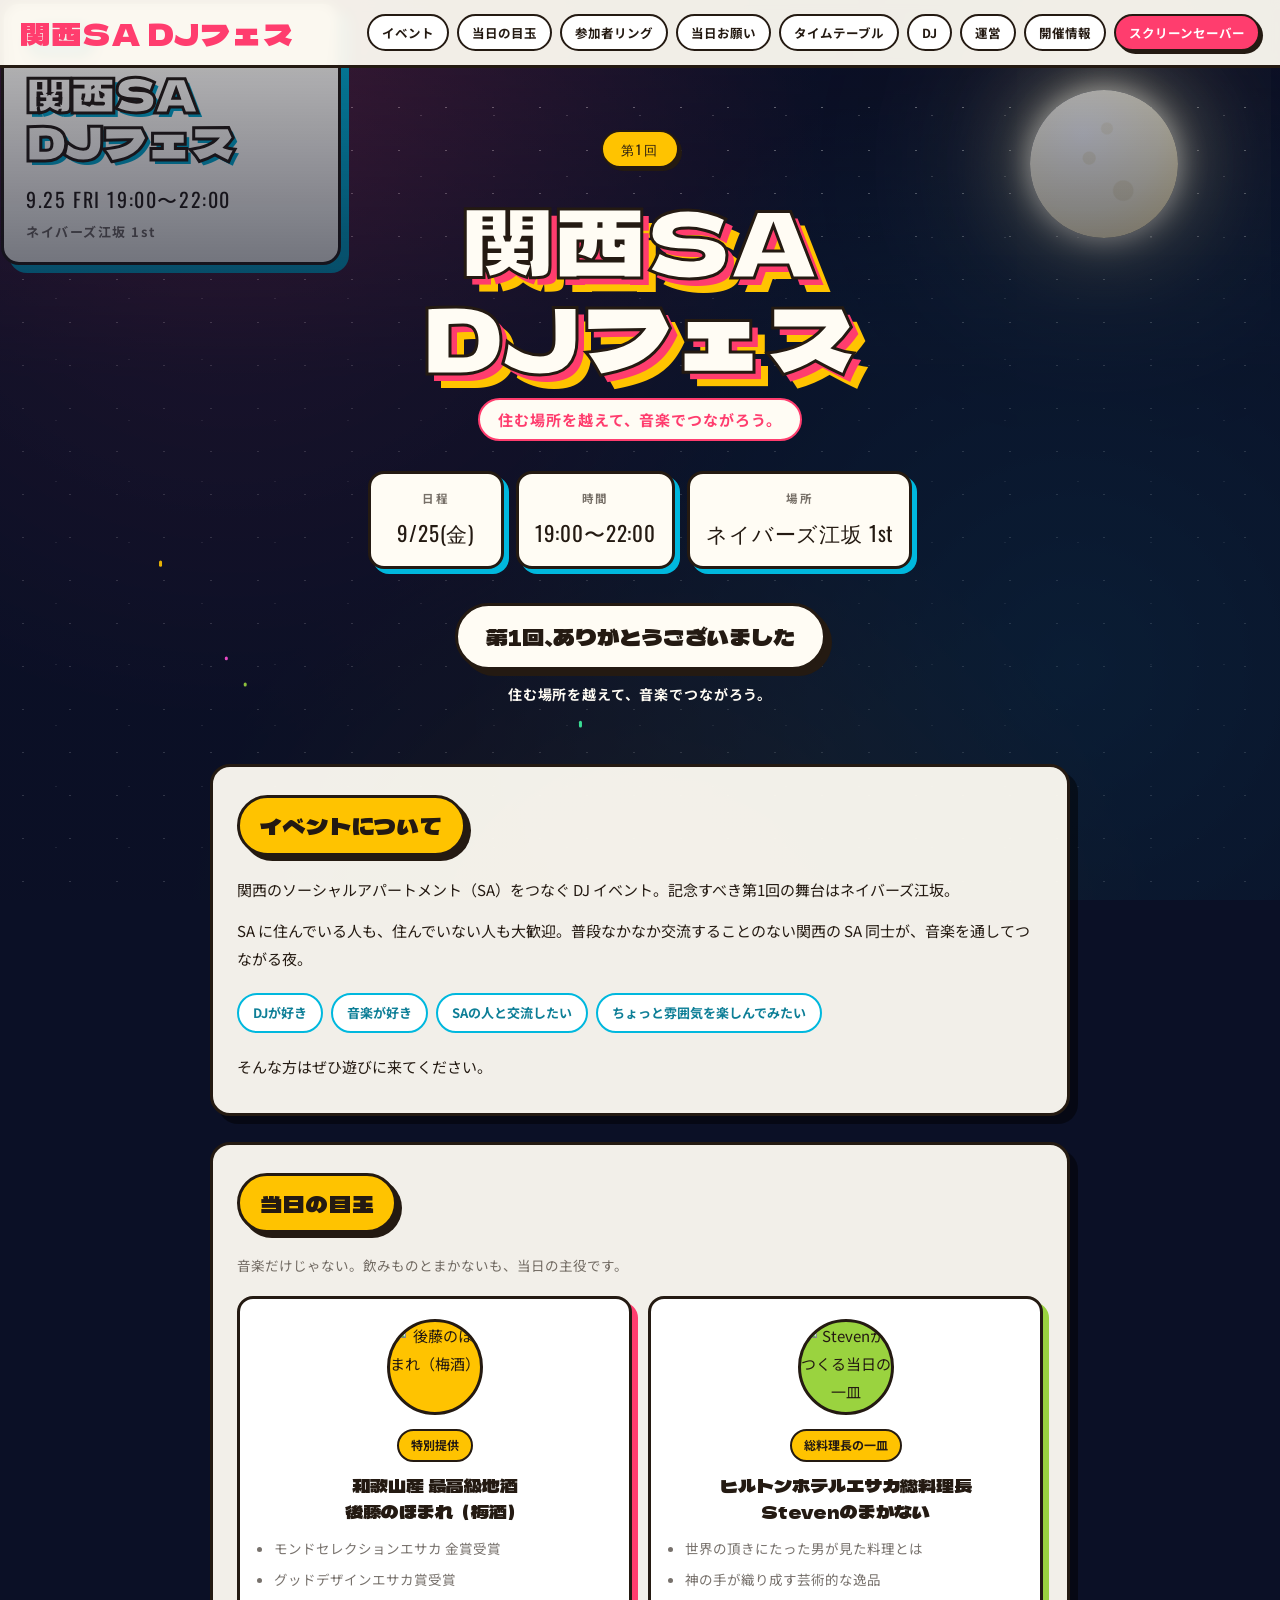
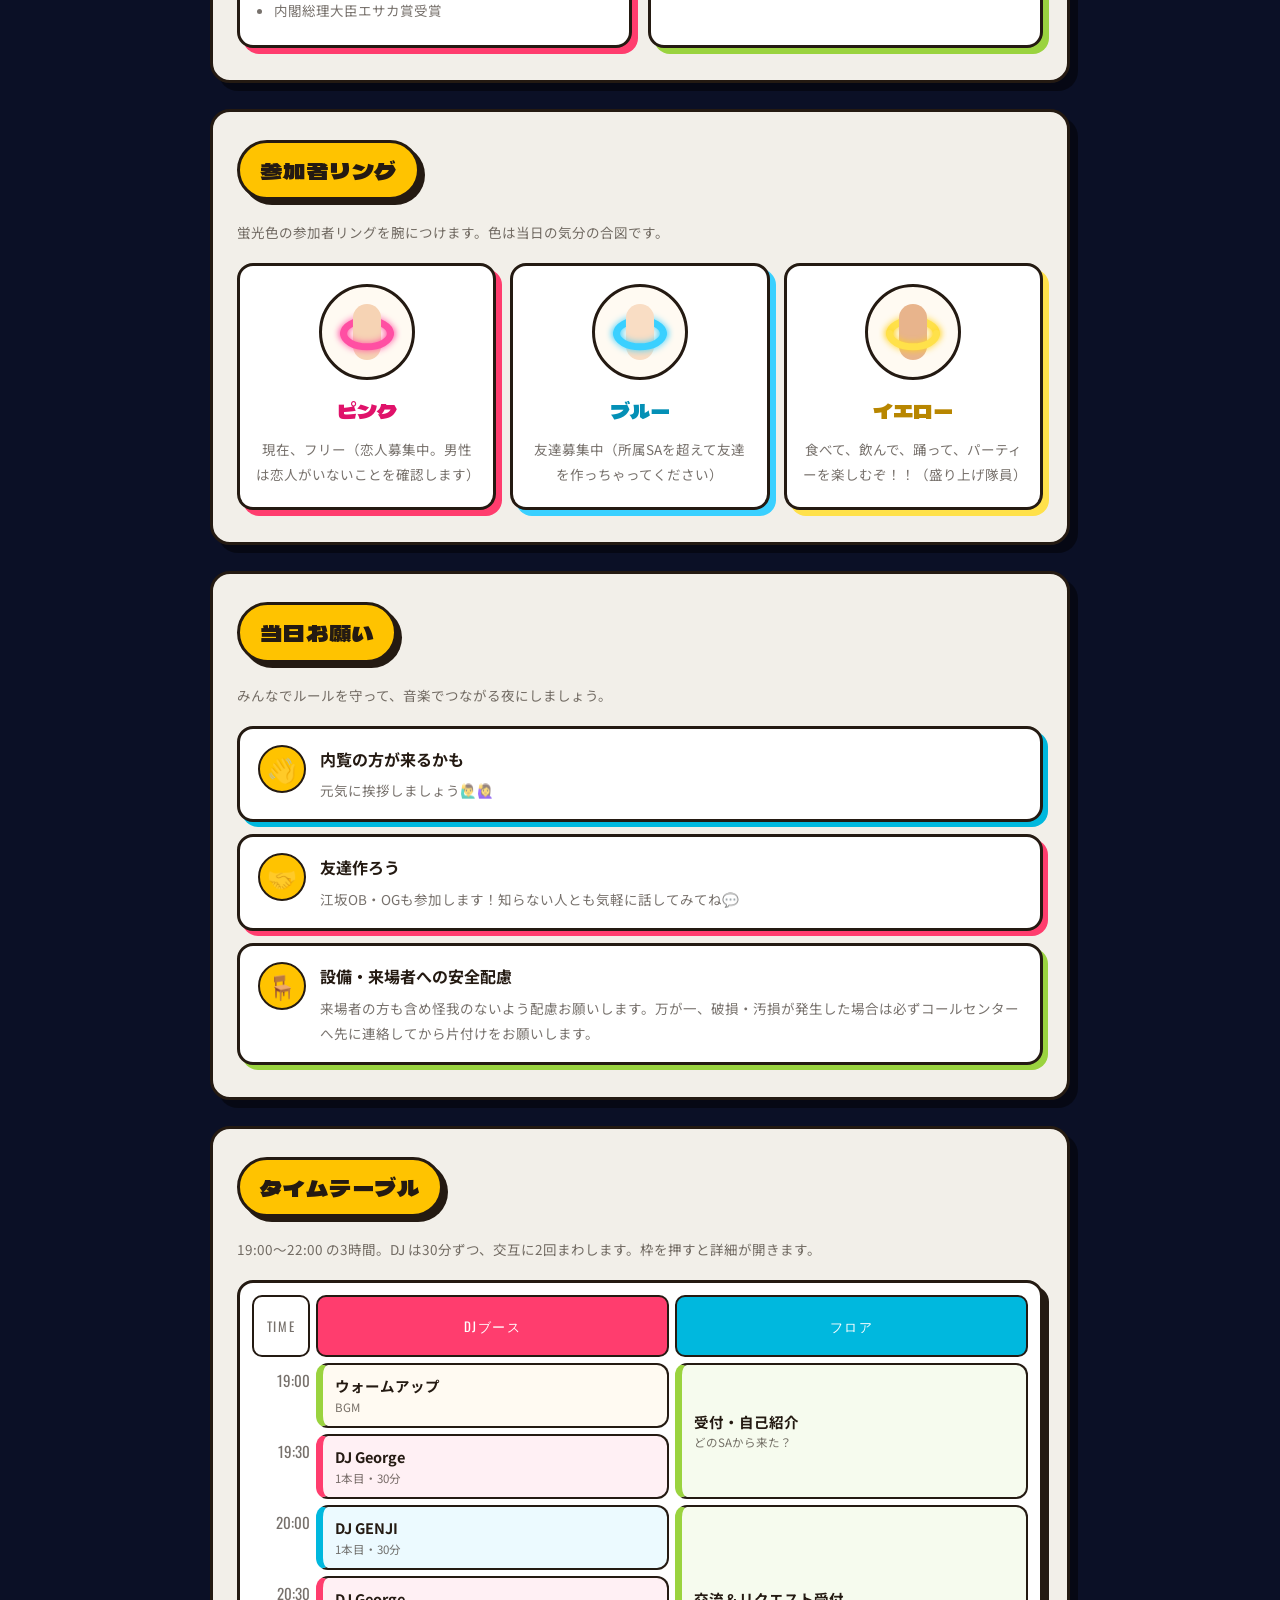
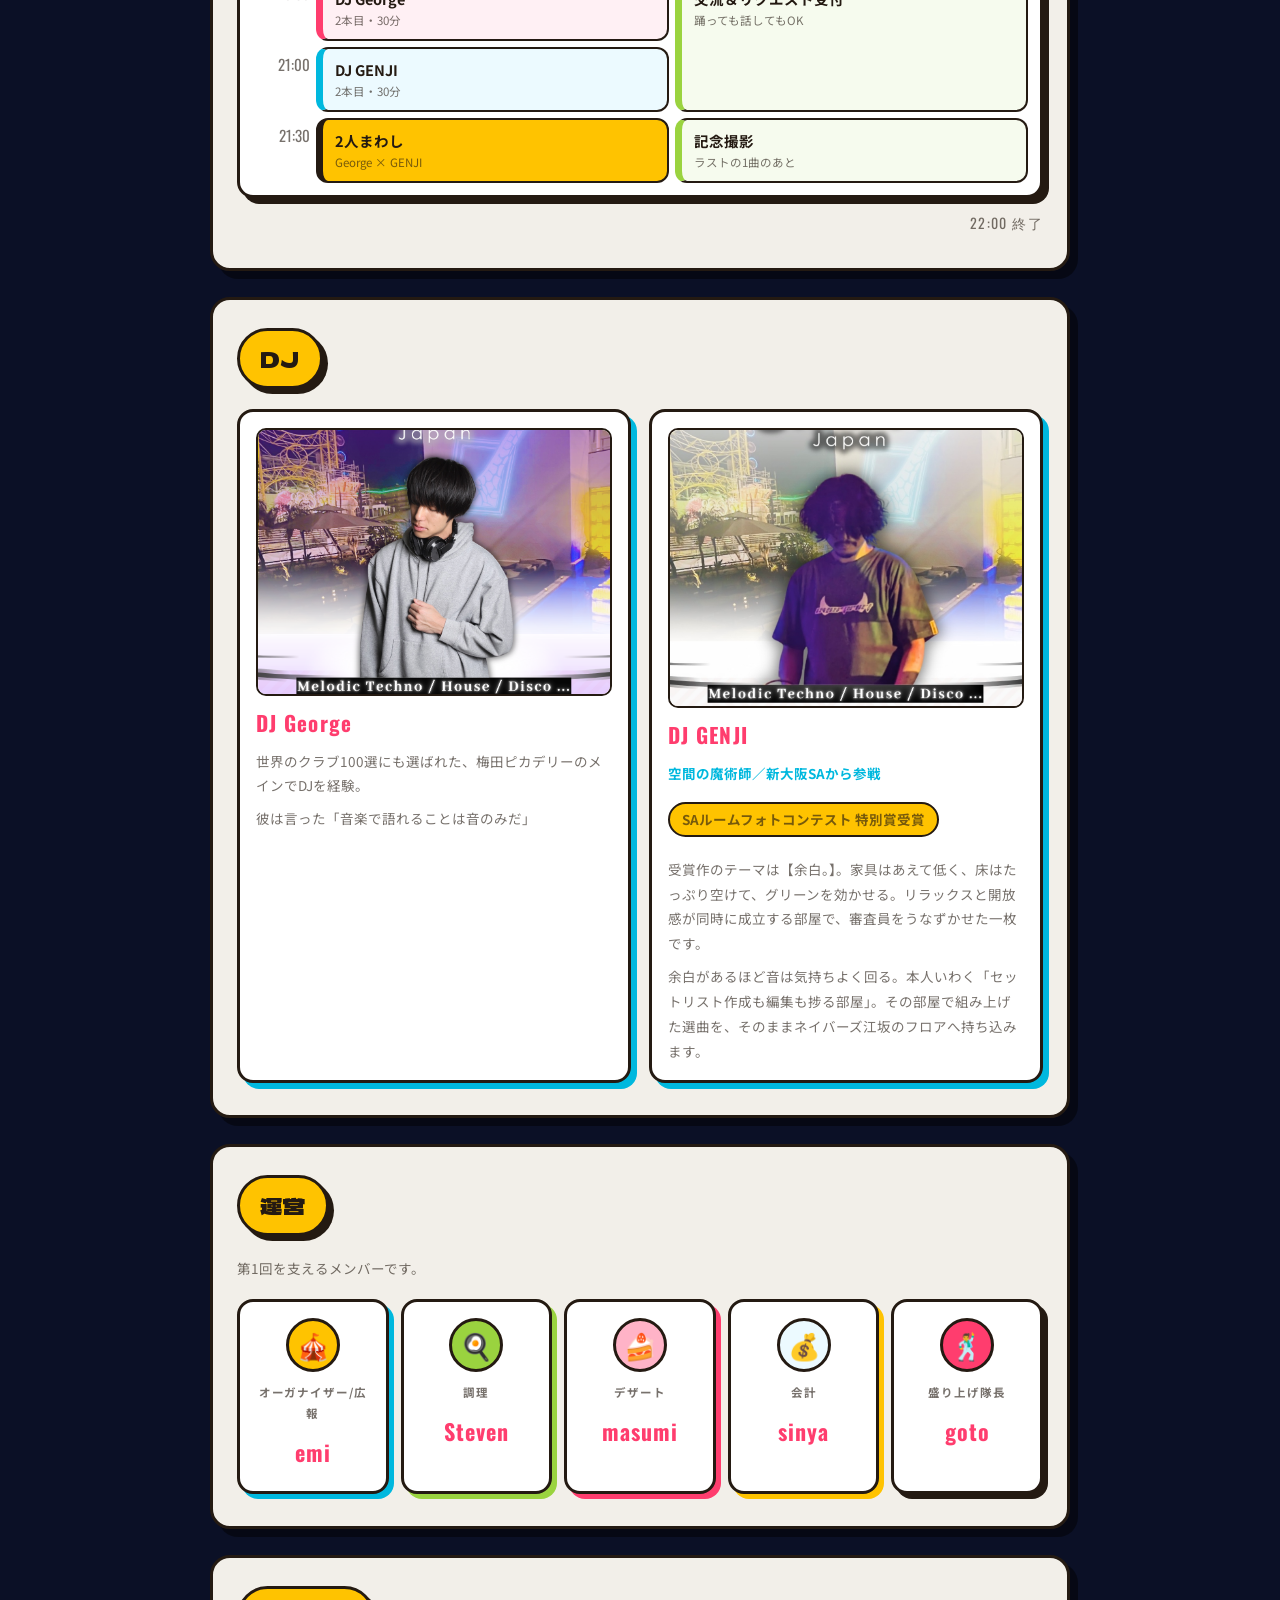
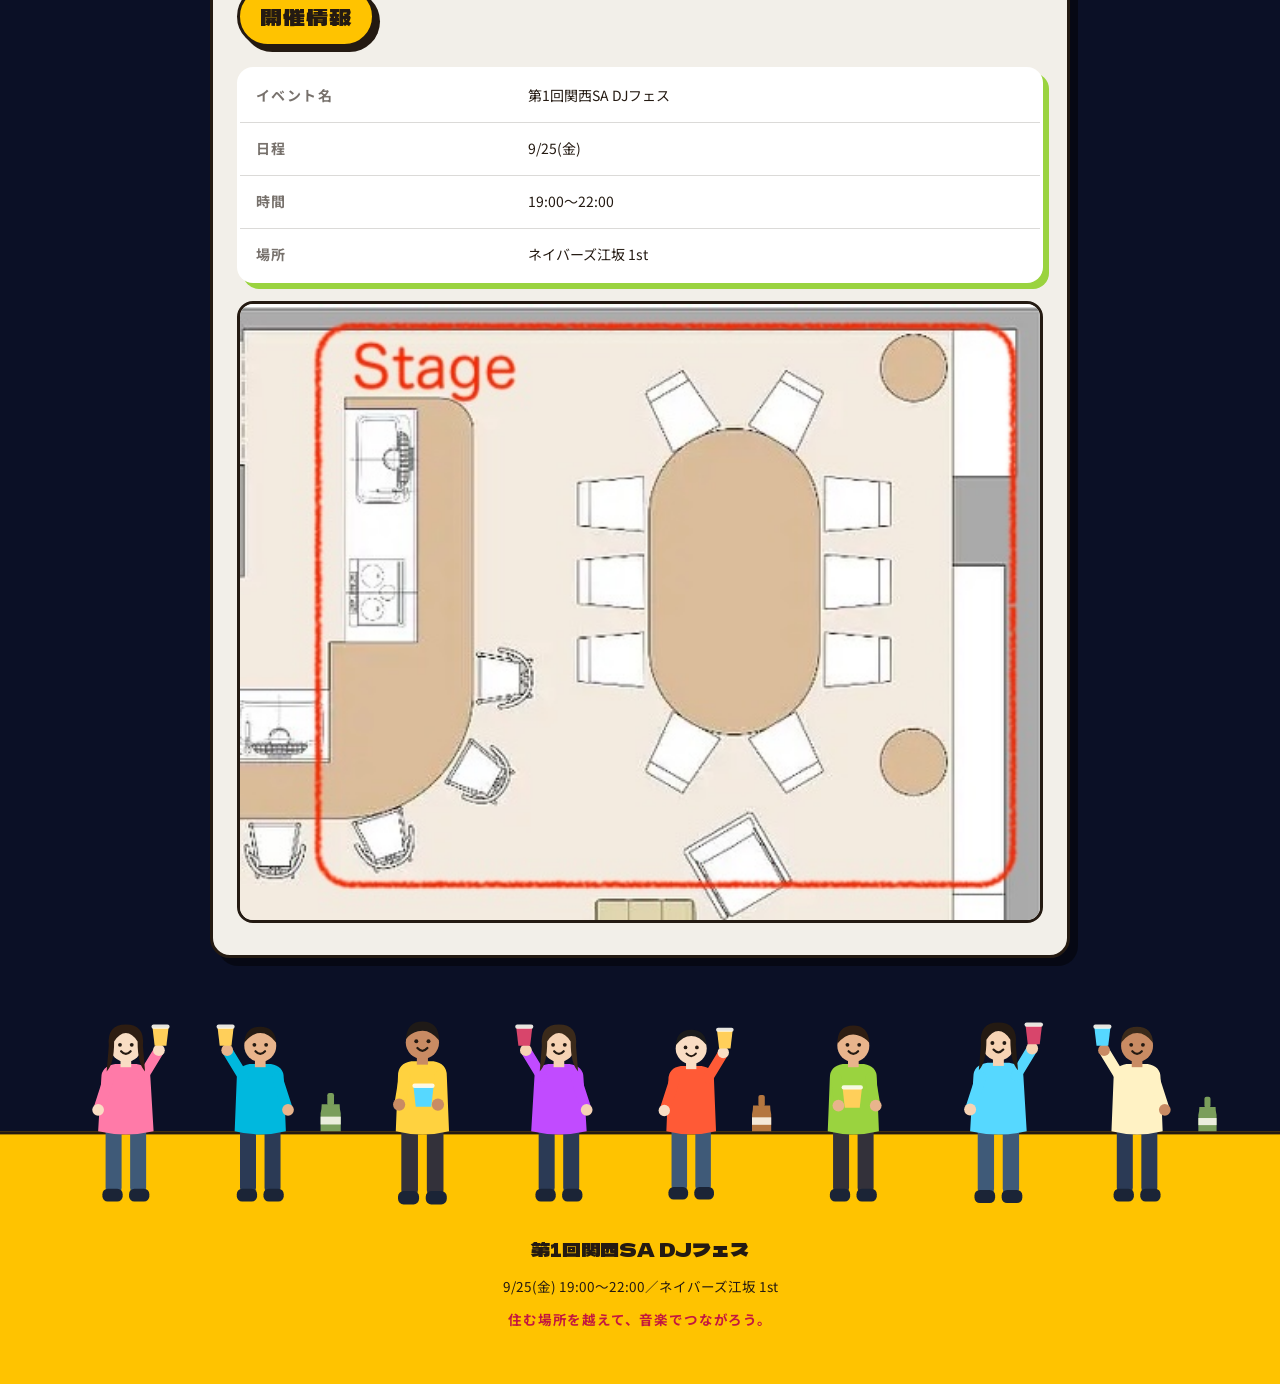
==== commit 4f6e1743: "盛り上げ隊長" ====
--- a/index.html
+++ b/index.html
@@ -335,7 +335,7 @@
         </li>
         <li class="staff__card">
           <span class="staff__icon" aria-hidden="true">🕺</span>
-          <span class="staff__role">盛り上げ</span>
+          <span class="staff__role">盛り上げ隊長</span>
           <strong>goto</strong>
         </li>
       </ul>
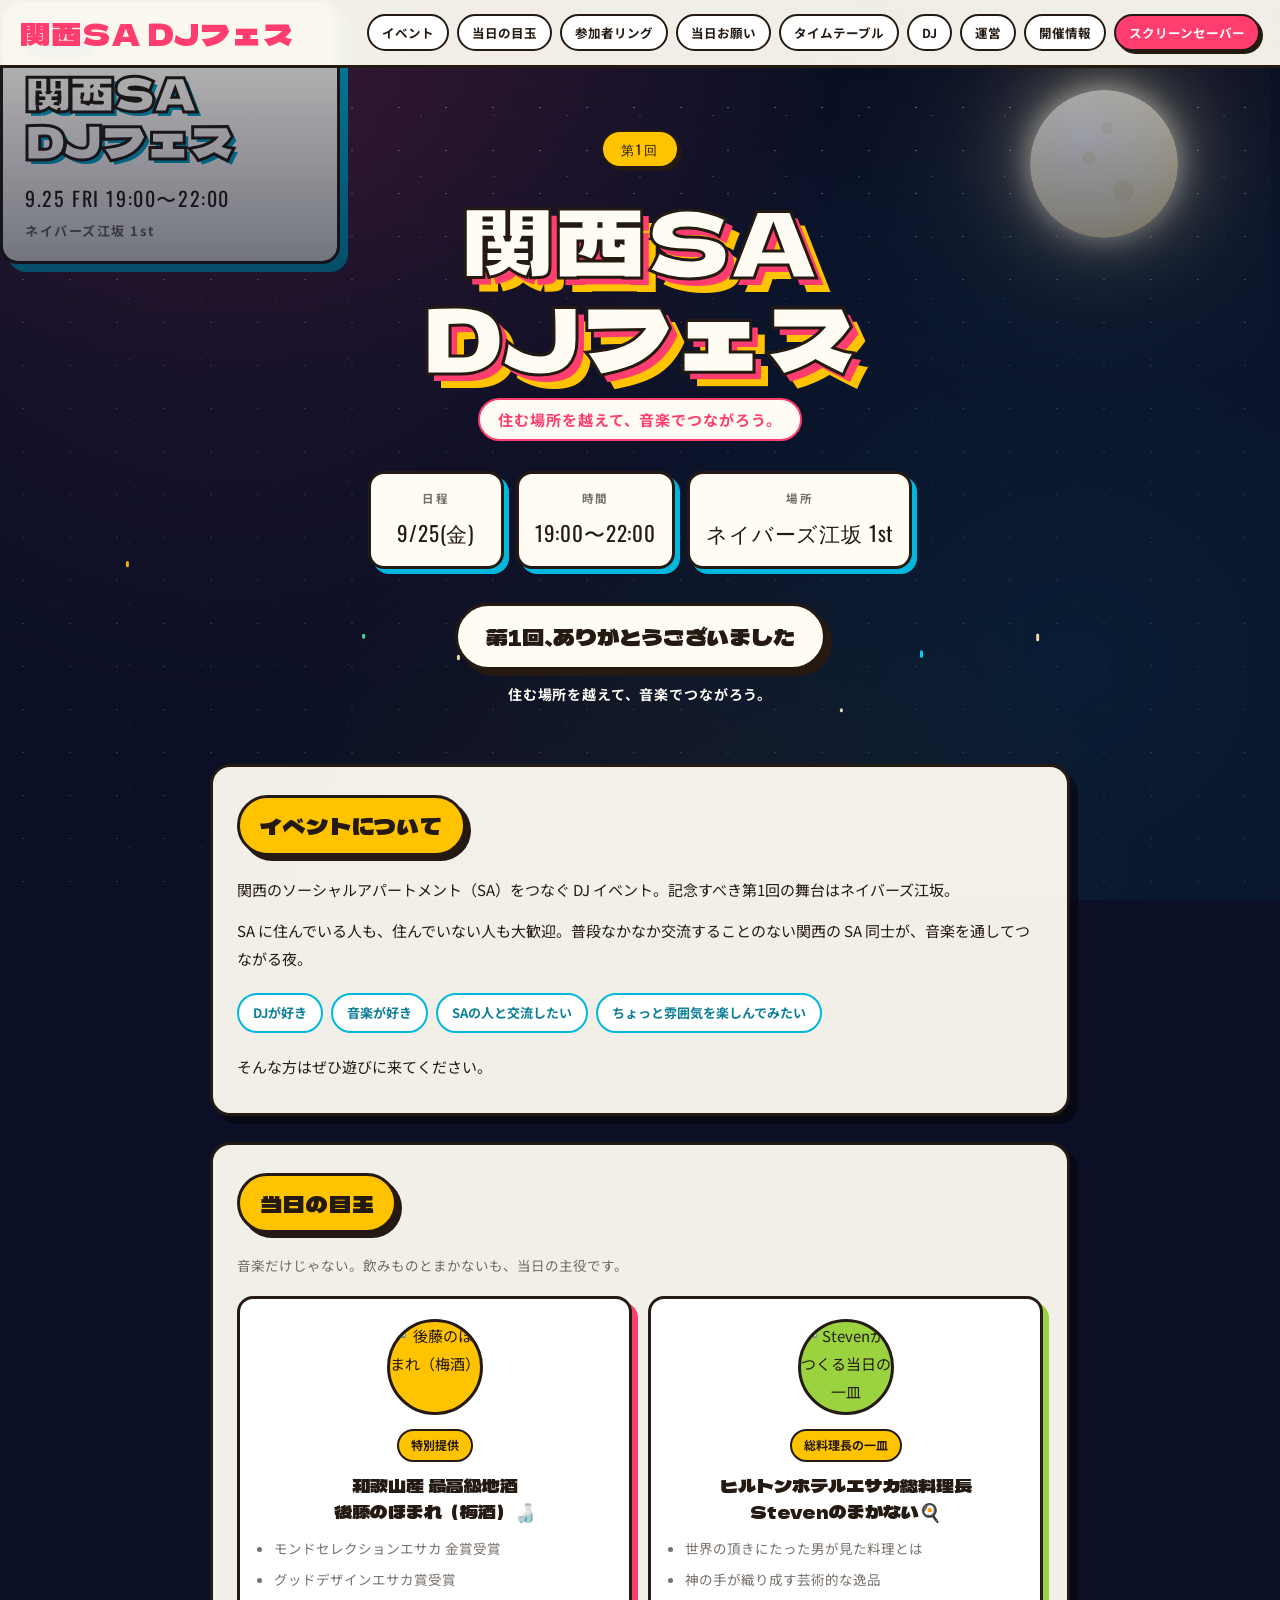
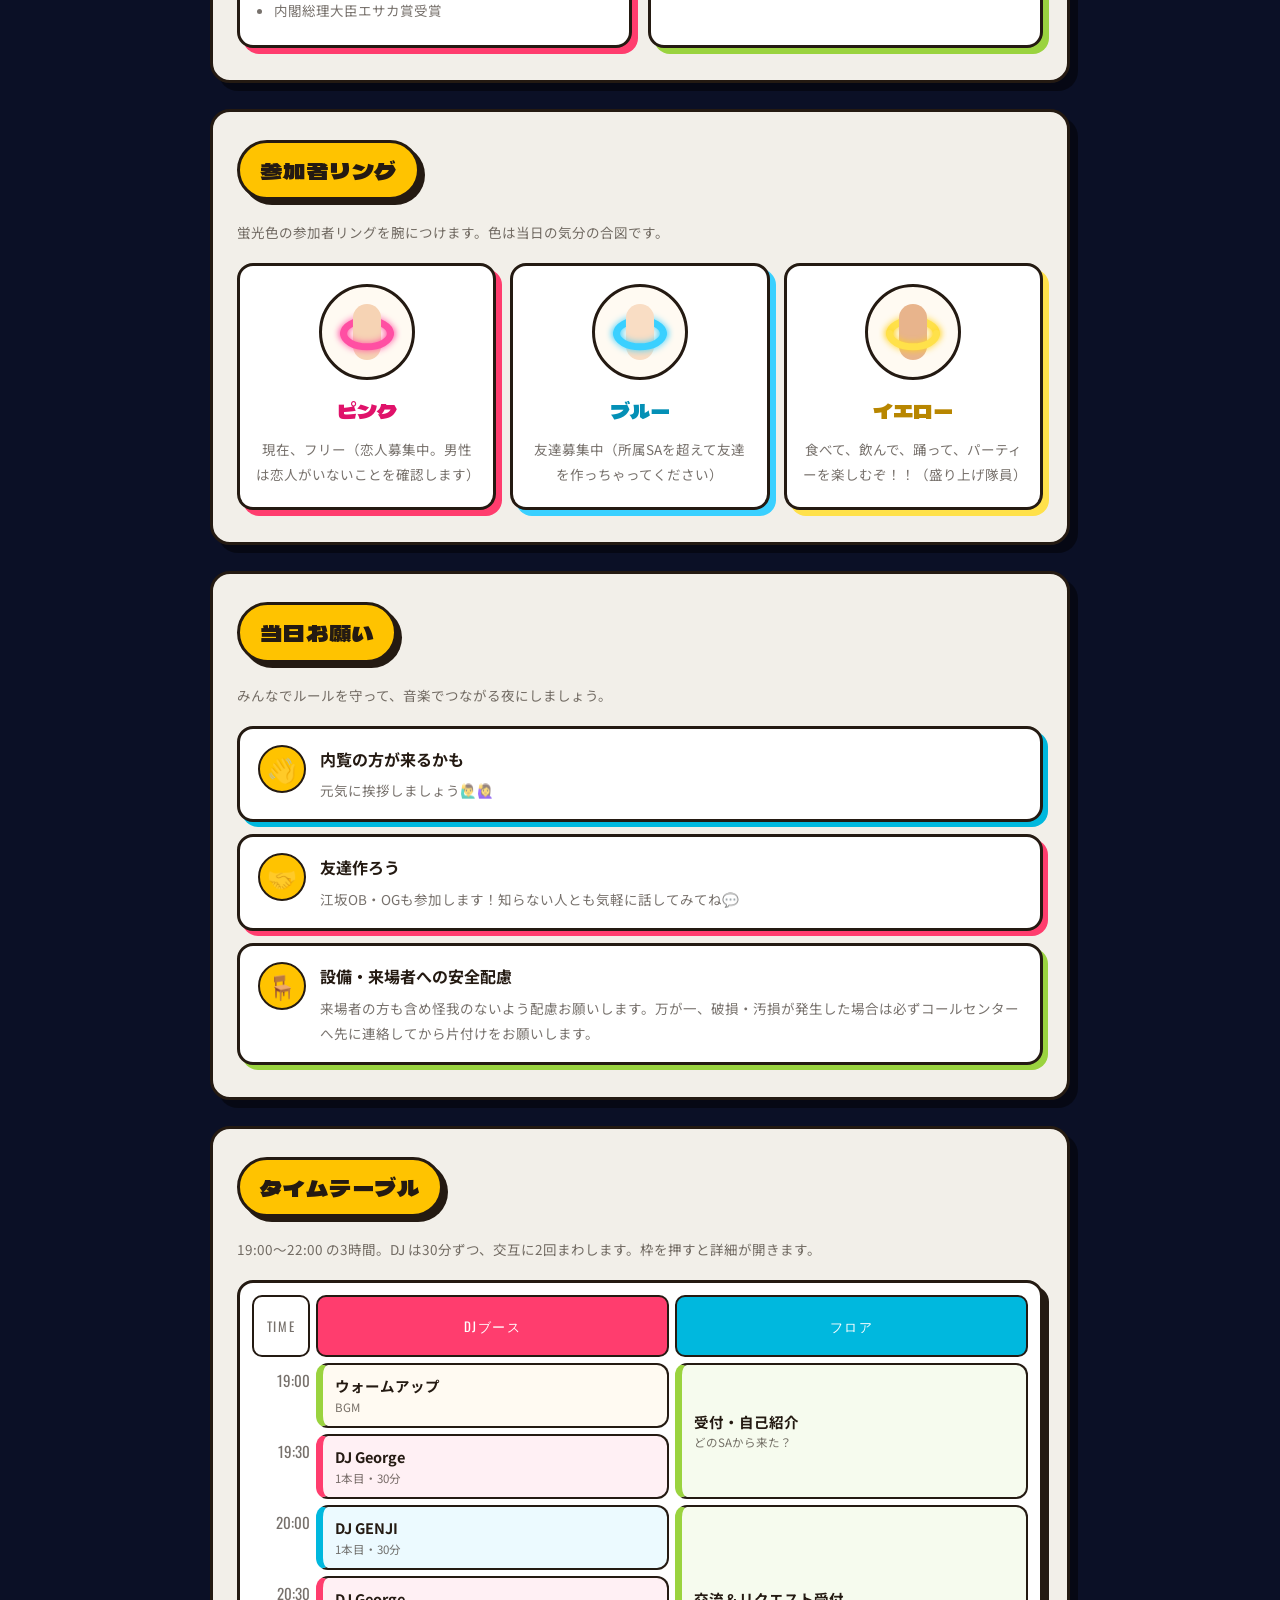
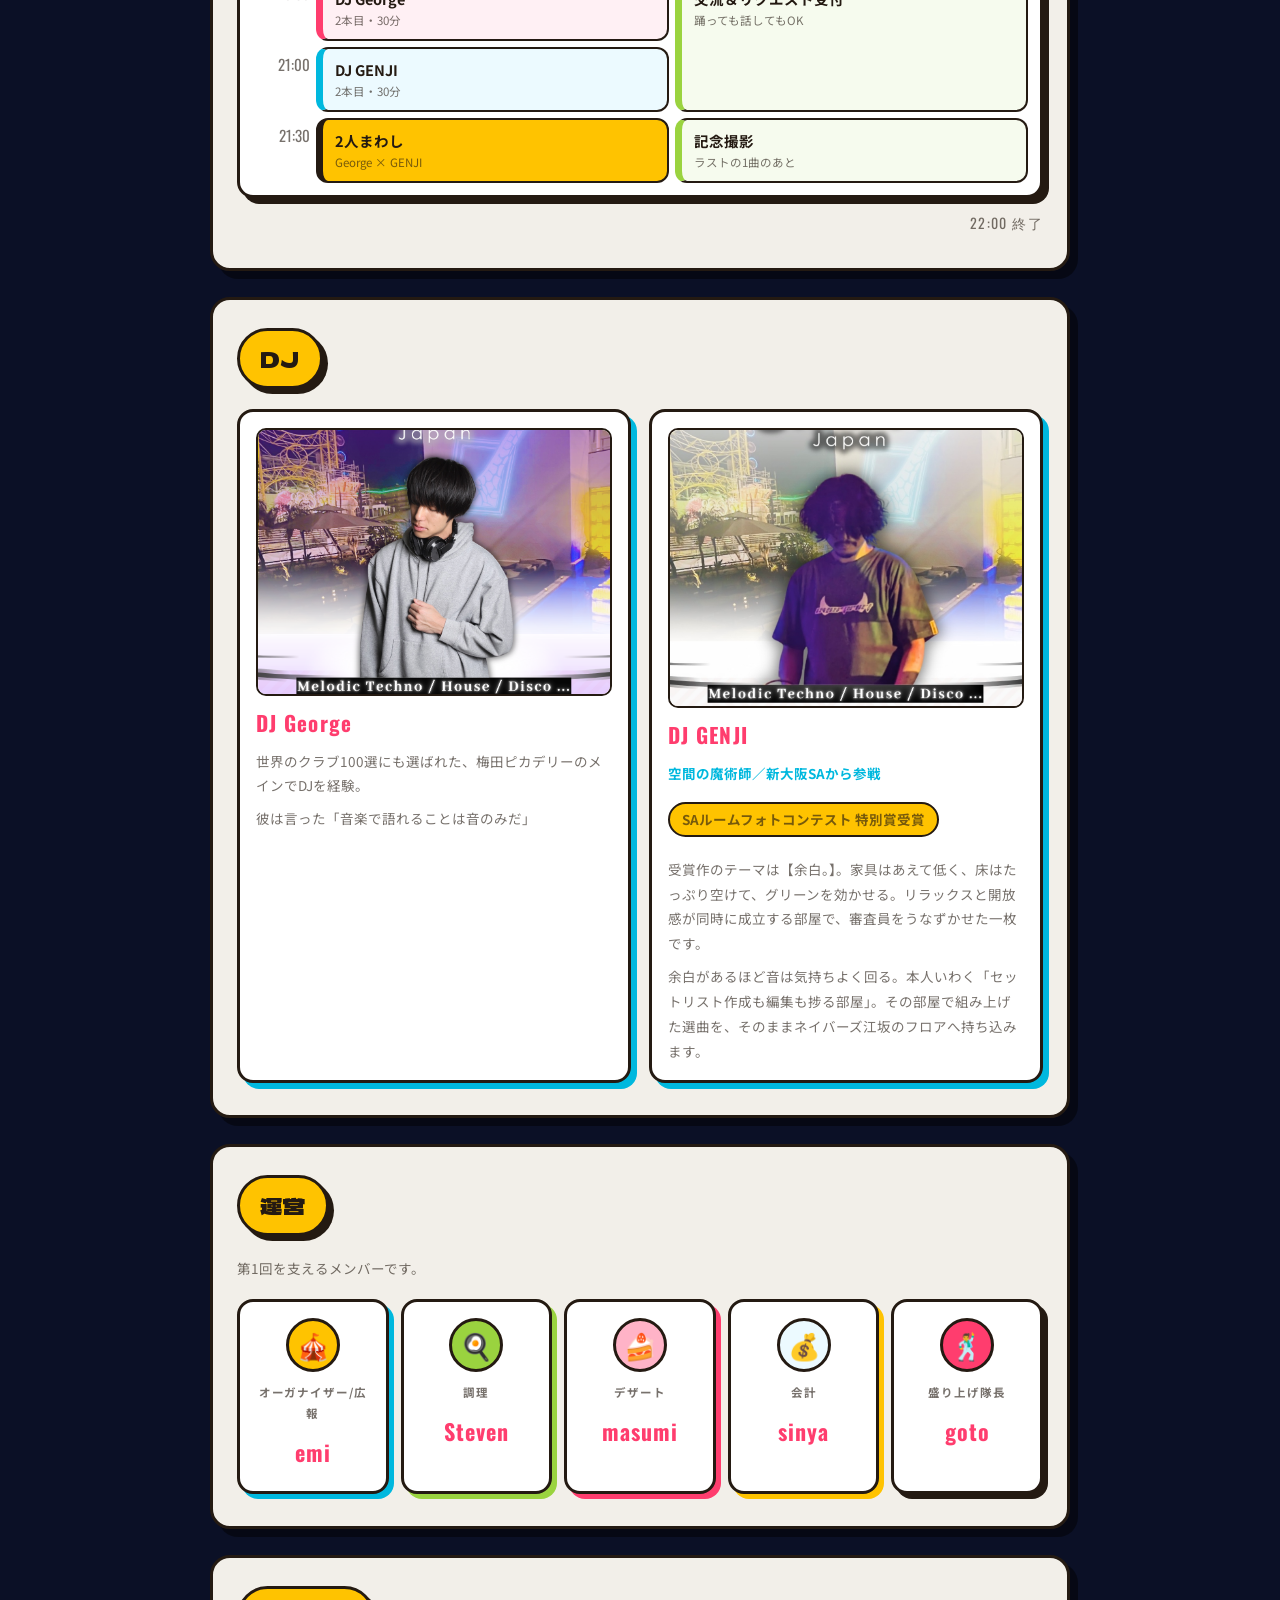
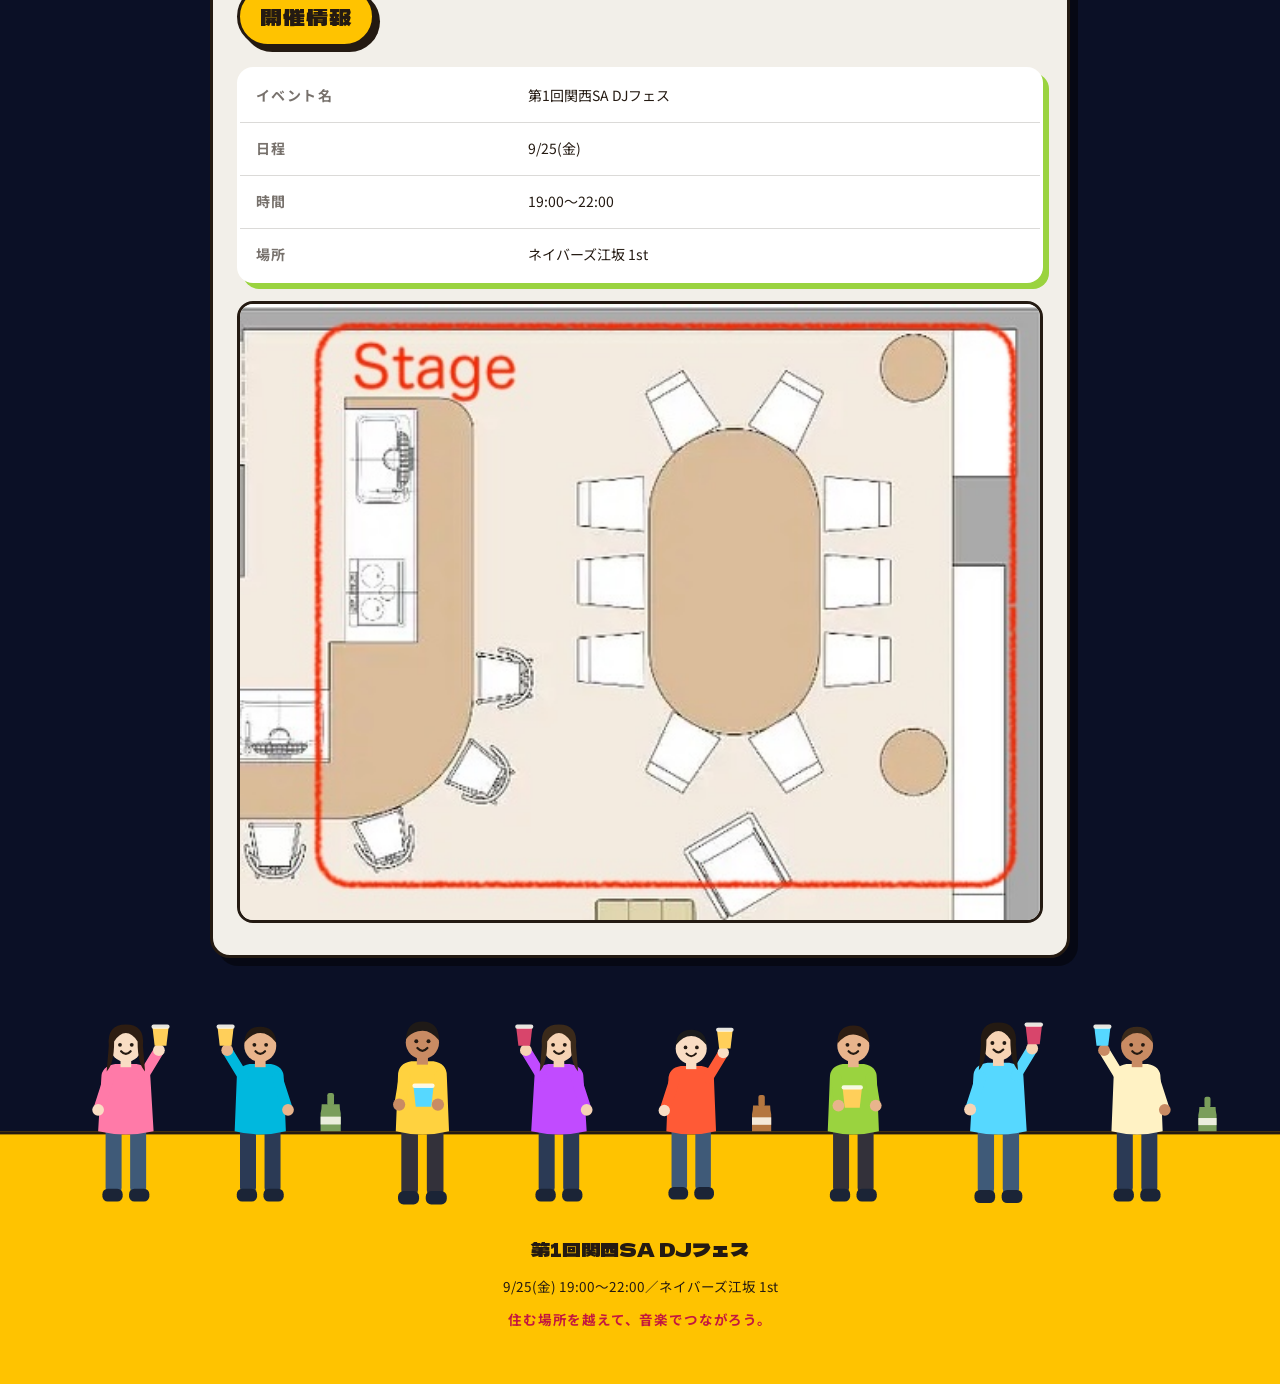
==== commit 20488619: "当日の目玉にアイコンを追加" ====
--- a/index.html
+++ b/index.html
@@ -98,7 +98,7 @@
         <article class="highlight">
           <img class="highlight__icon" data-photo="ume" src="https://placehold.jp/24/ff3d6e/ffffff/240x240.png?text=%E6%A2%85%E9%85%92" alt="後藤のほまれ（梅酒）" width="240" height="240" loading="lazy">
           <p class="highlight__label">特別提供</p>
-          <h3>和歌山産 最高級地酒<br>後藤のほまれ（梅酒）</h3>
+          <h3>和歌山産 最高級地酒<br>後藤のほまれ（梅酒）<span aria-hidden="true">🍶</span></h3>
           <ul>
             <li>モンドセレクションエサカ 金賞受賞</li>
             <li>グッドデザインエサカ賞受賞</li>
@@ -108,7 +108,7 @@
         <article class="highlight highlight--food">
           <img class="highlight__icon" data-photo="makanai" src="https://placehold.jp/20/9ad33f/241a12/240x240.png?text=%E5%BD%93%E6%97%A5%E3%81%AE%E4%B8%80%E7%9A%BF" alt="Stevenがつくる当日の一皿" width="240" height="240" loading="lazy">
           <p class="highlight__label">総料理長の一皿</p>
-          <h3>ヒルトンホテルエサカ総料理長<br>Stevenのまかない</h3>
+          <h3>ヒルトンホテルエサカ総料理長<br>Stevenのまかない<span aria-hidden="true">🍳</span></h3>
           <ul>
             <li>世界の頂きにたった男が見た料理とは</li>
             <li>神の手が織り成す芸術的な逸品</li>
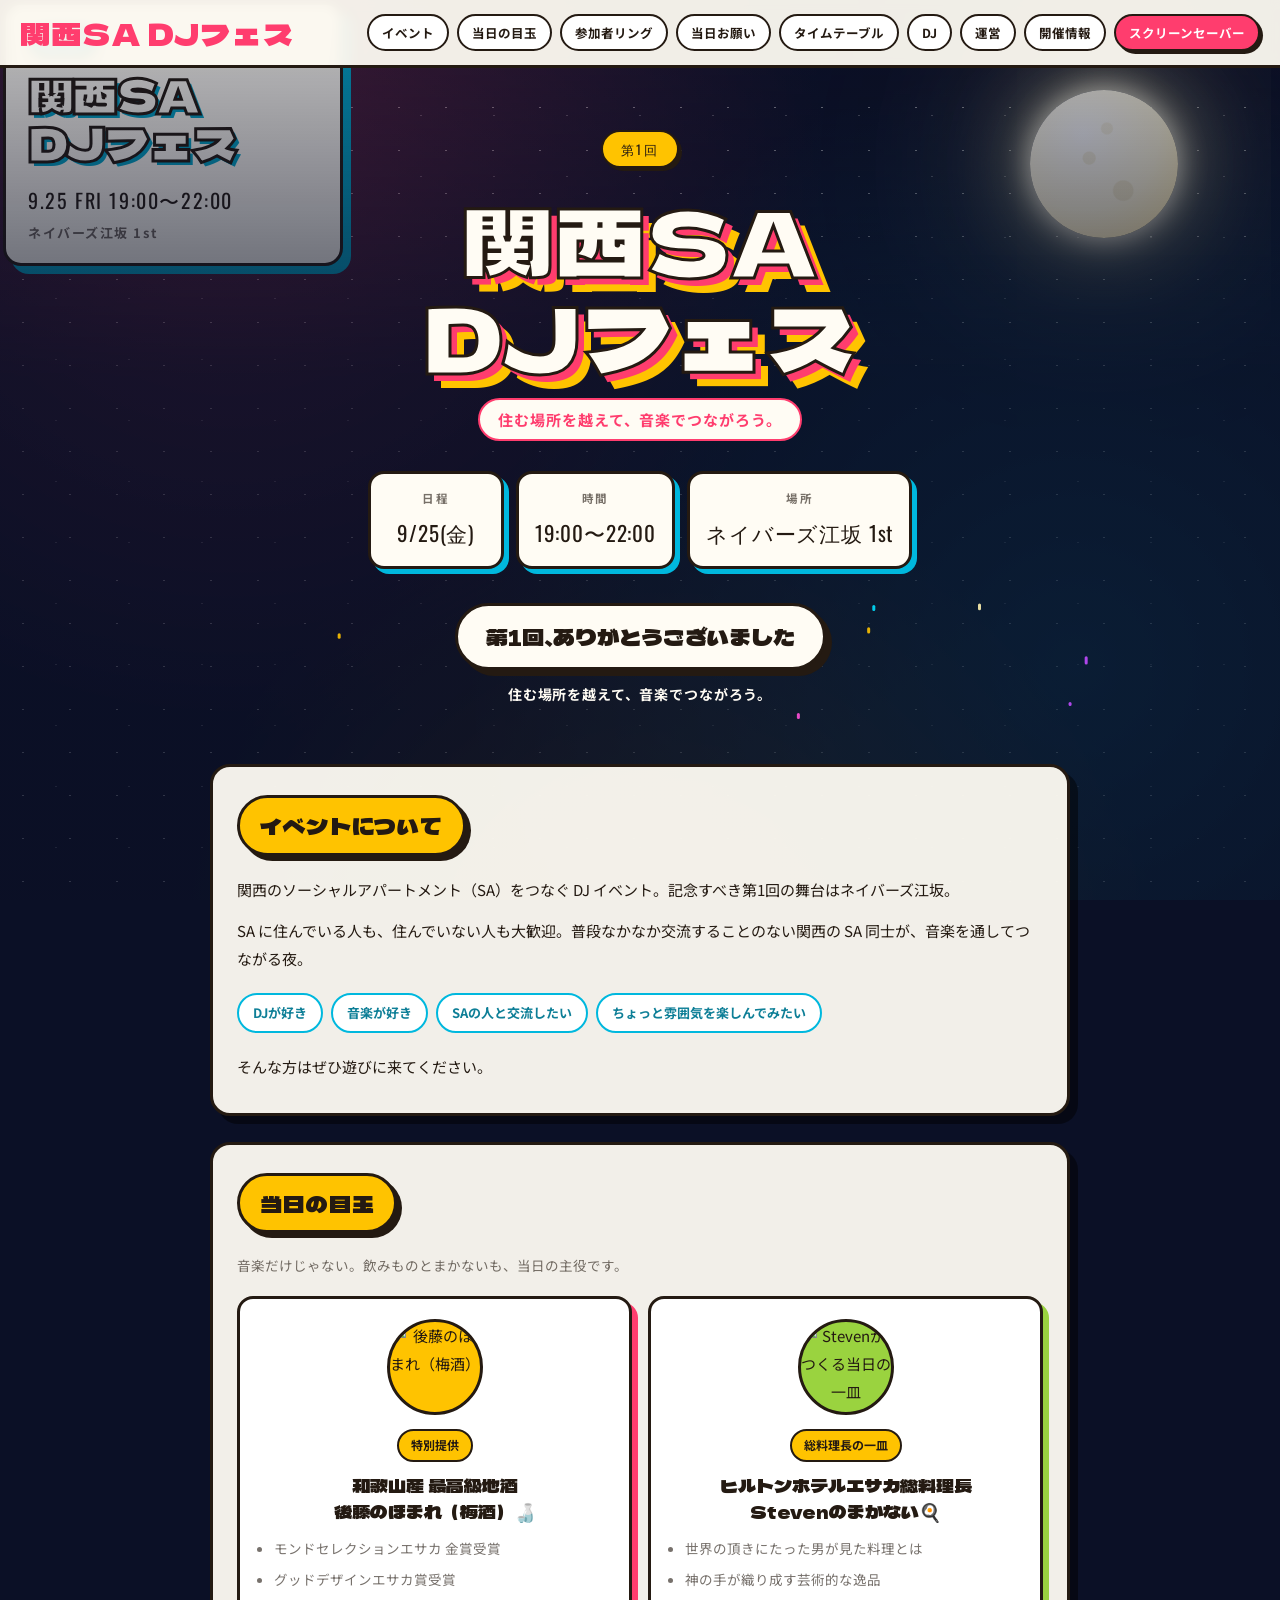
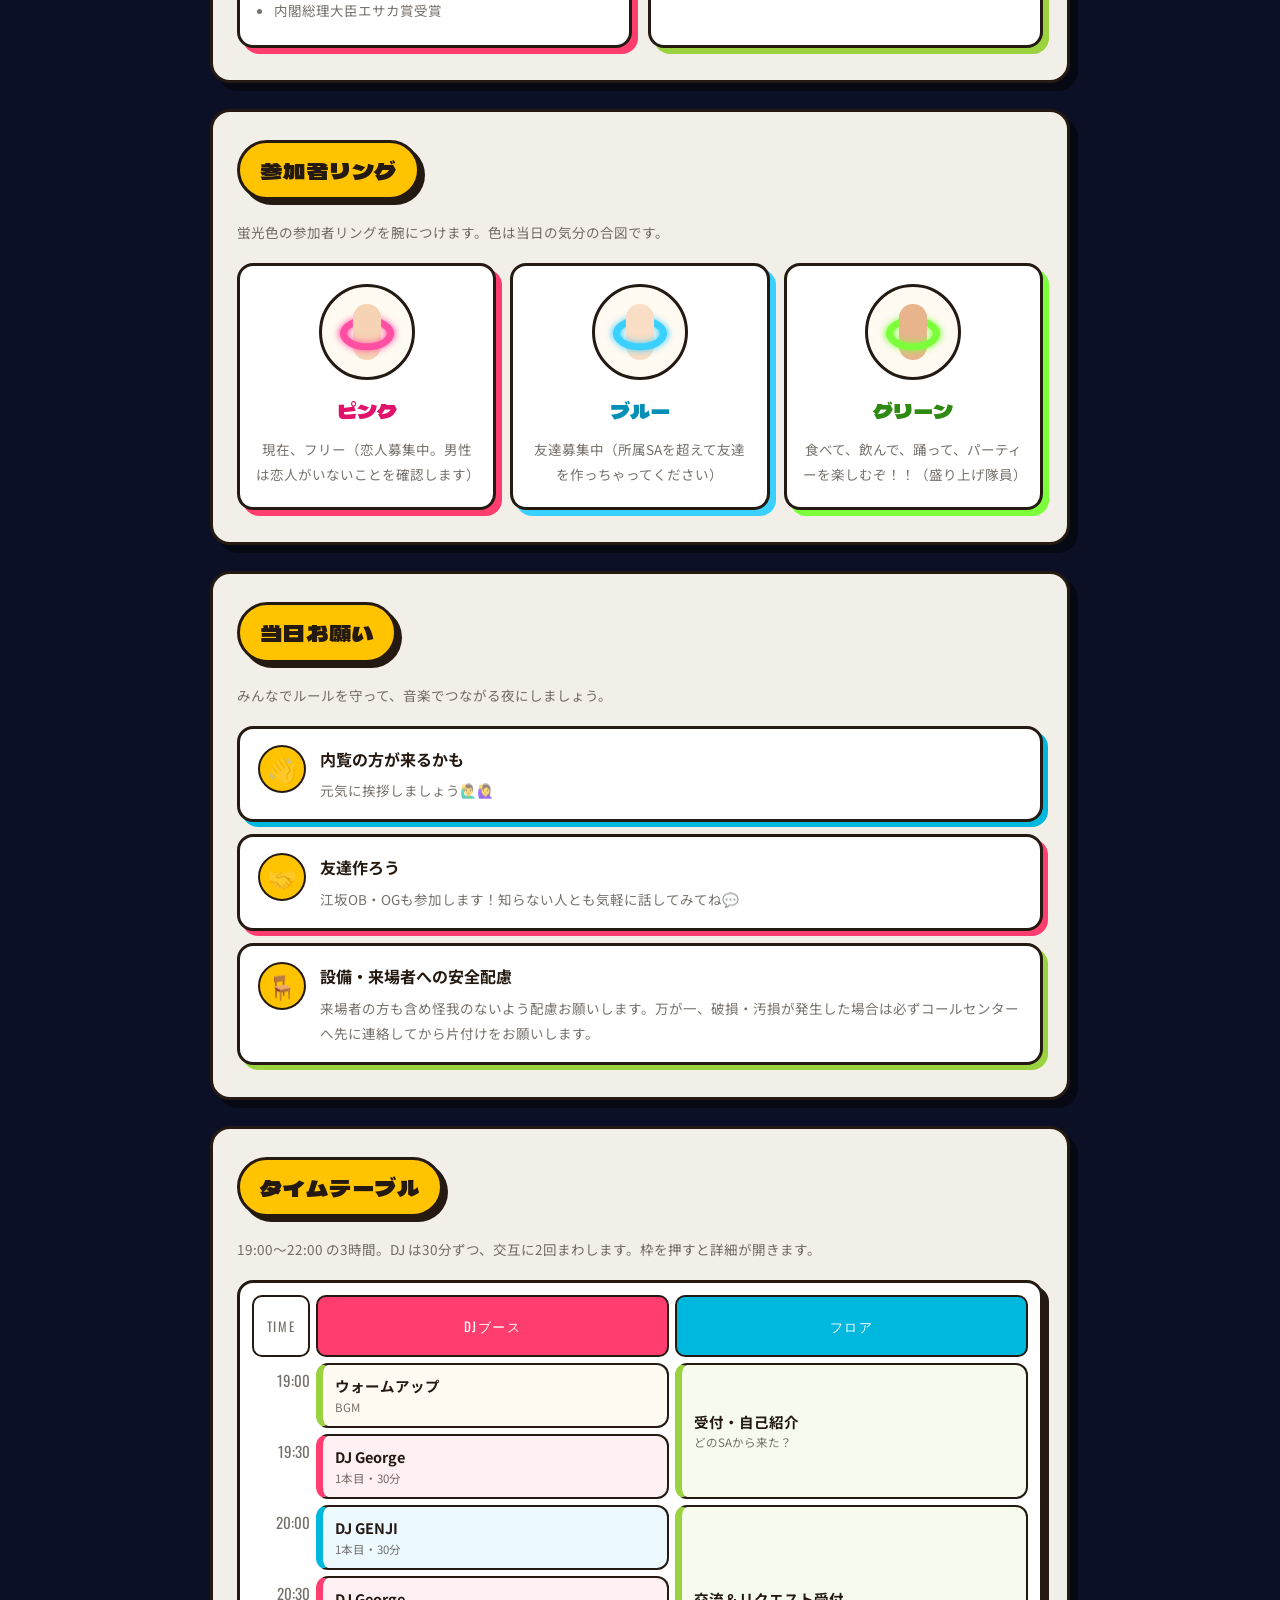
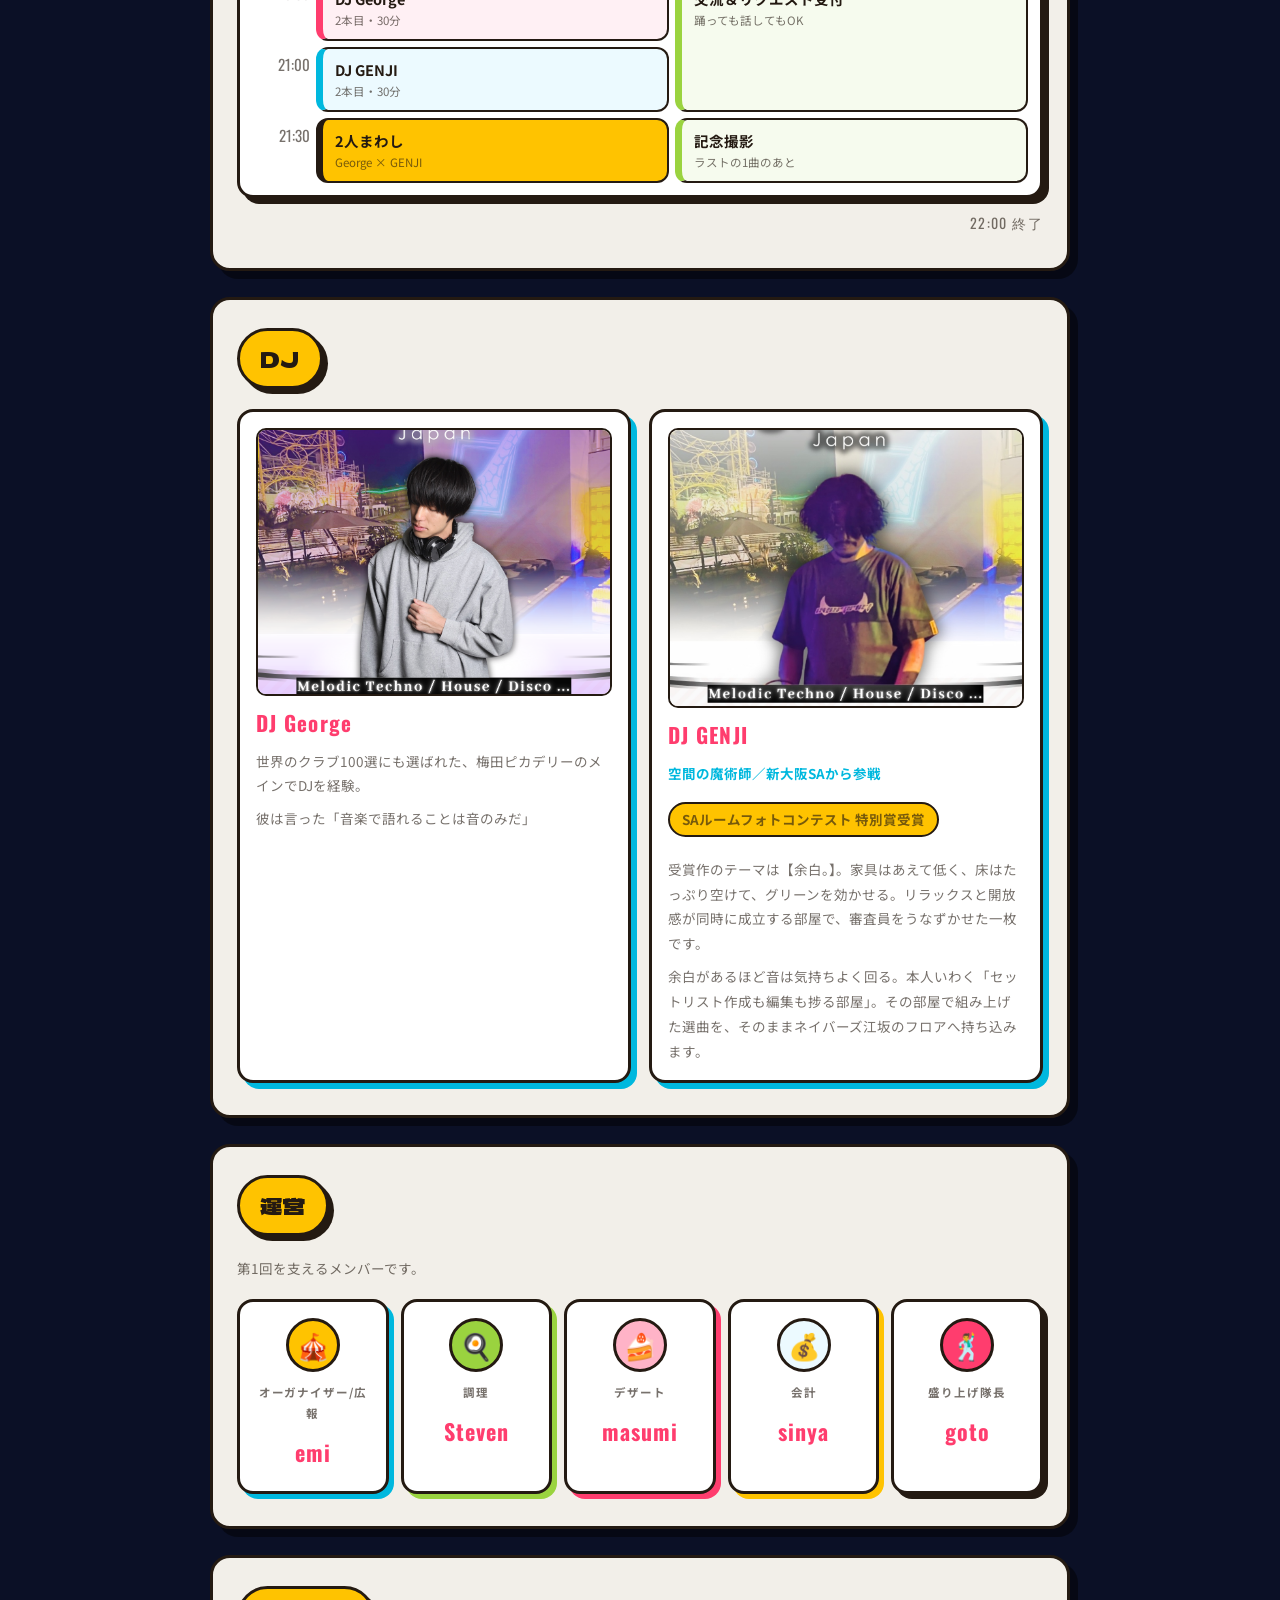
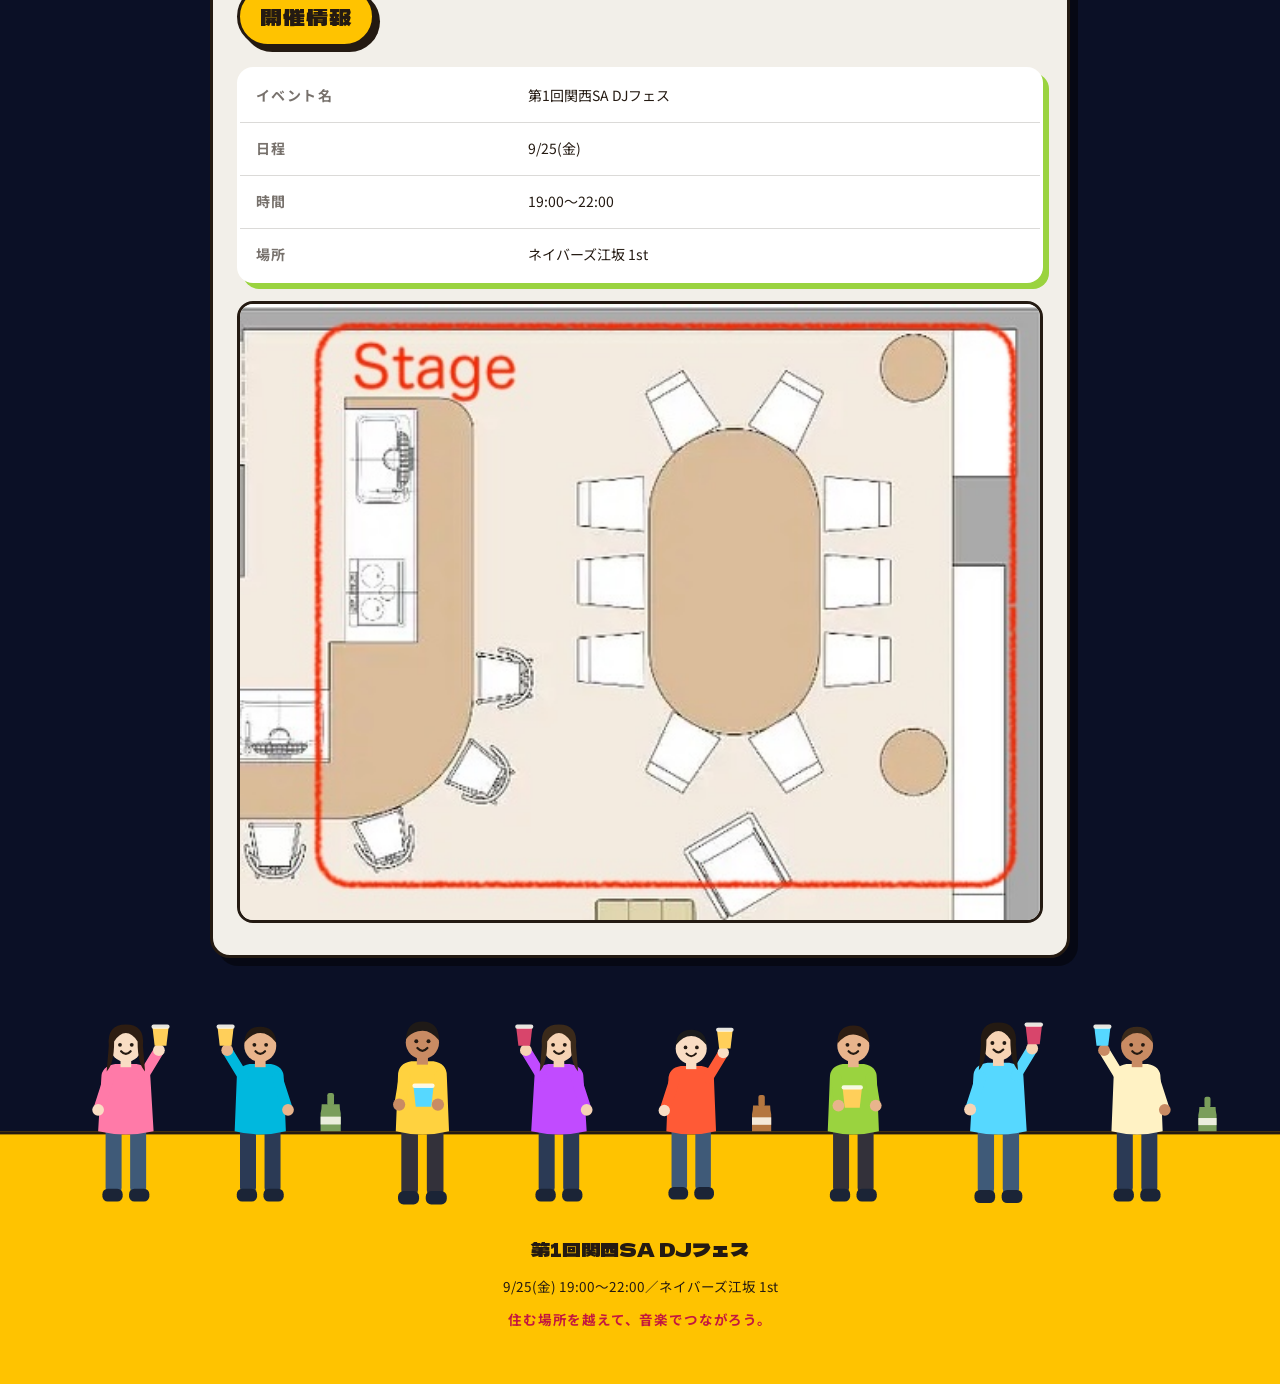
==== commit 386f493c: "イエロー -> グリーン" ====
--- a/index.html
+++ b/index.html
@@ -143,7 +143,7 @@
           <h3>ブルー</h3>
           <p>友達募集中（所属SAを超えて友達を作っちゃってください）</p>
         </li>
-        <li class="rings__card rings__card--yellow">
+        <li class="rings__card rings__card--green">
           <span class="rings__icon">
             <svg viewBox="0 0 100 100" aria-hidden="true">
               <path class="rings__band" d="M20 52a30 17 0 0 1 60 0" fill="none" stroke-width="9" stroke-linecap="round"></path>
@@ -151,7 +151,7 @@
               <path class="rings__band" d="M20 52a30 17 0 0 0 60 0" fill="none" stroke-width="9" stroke-linecap="round"></path>
             </svg>
           </span>
-          <h3>イエロー</h3>
+          <h3>グリーン</h3>
           <p>食べて、飲んで、踊って、パーティーを楽しむぞ！！（盛り上げ隊員）</p>
         </li>
       </ul>
--- a/css/style.css
+++ b/css/style.css
@@ -668,7 +668,7 @@
 
 .rings__card--pink { box-shadow: 6px 6px 0 #ff3d6e; }
 .rings__card--blue { box-shadow: 6px 6px 0 #3ad0ff; }
-.rings__card--yellow { box-shadow: 6px 6px 0 #ffe14a; }
+.rings__card--green { box-shadow: 6px 6px 0 #7cff3a; }
 
 .rings__icon {
   display: grid;
@@ -698,9 +698,9 @@
   filter: drop-shadow(0 0 5px #3ad0ff);
 }
 
-.rings__card--yellow .rings__band {
-  stroke: #ffe14a;
-  filter: drop-shadow(0 0 5px #ffd21a);
+.rings__card--green .rings__band {
+  stroke: #7cff3a;
+  filter: drop-shadow(0 0 5px #7cff3a);
 }
 
 .rings__card h3 {
@@ -712,7 +712,7 @@
 
 .rings__card--pink h3 { color: #e0126a; }
 .rings__card--blue h3 { color: #0490b6; }
-.rings__card--yellow h3 { color: #b88600; }
+.rings__card--green h3 { color: #2e8a12; }
 
 .rings__card p {
   font-size: 13.5px;
